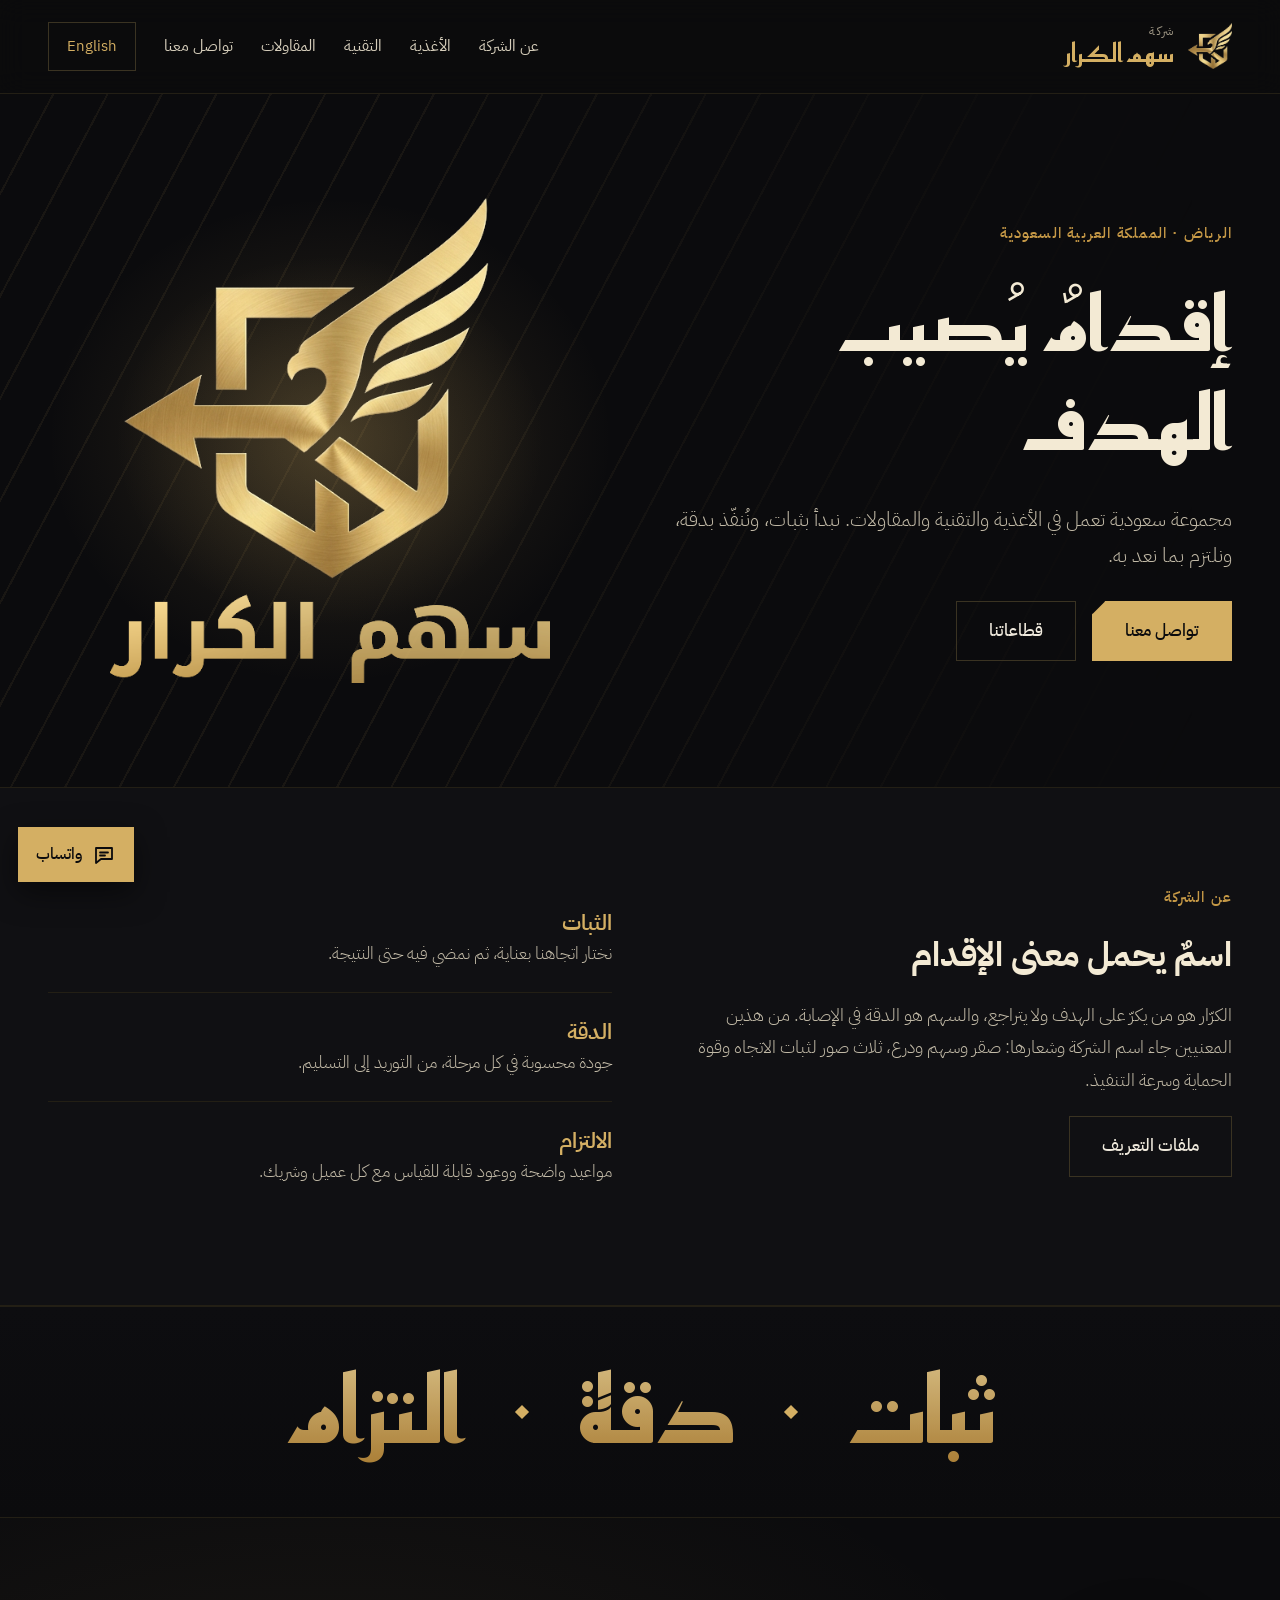
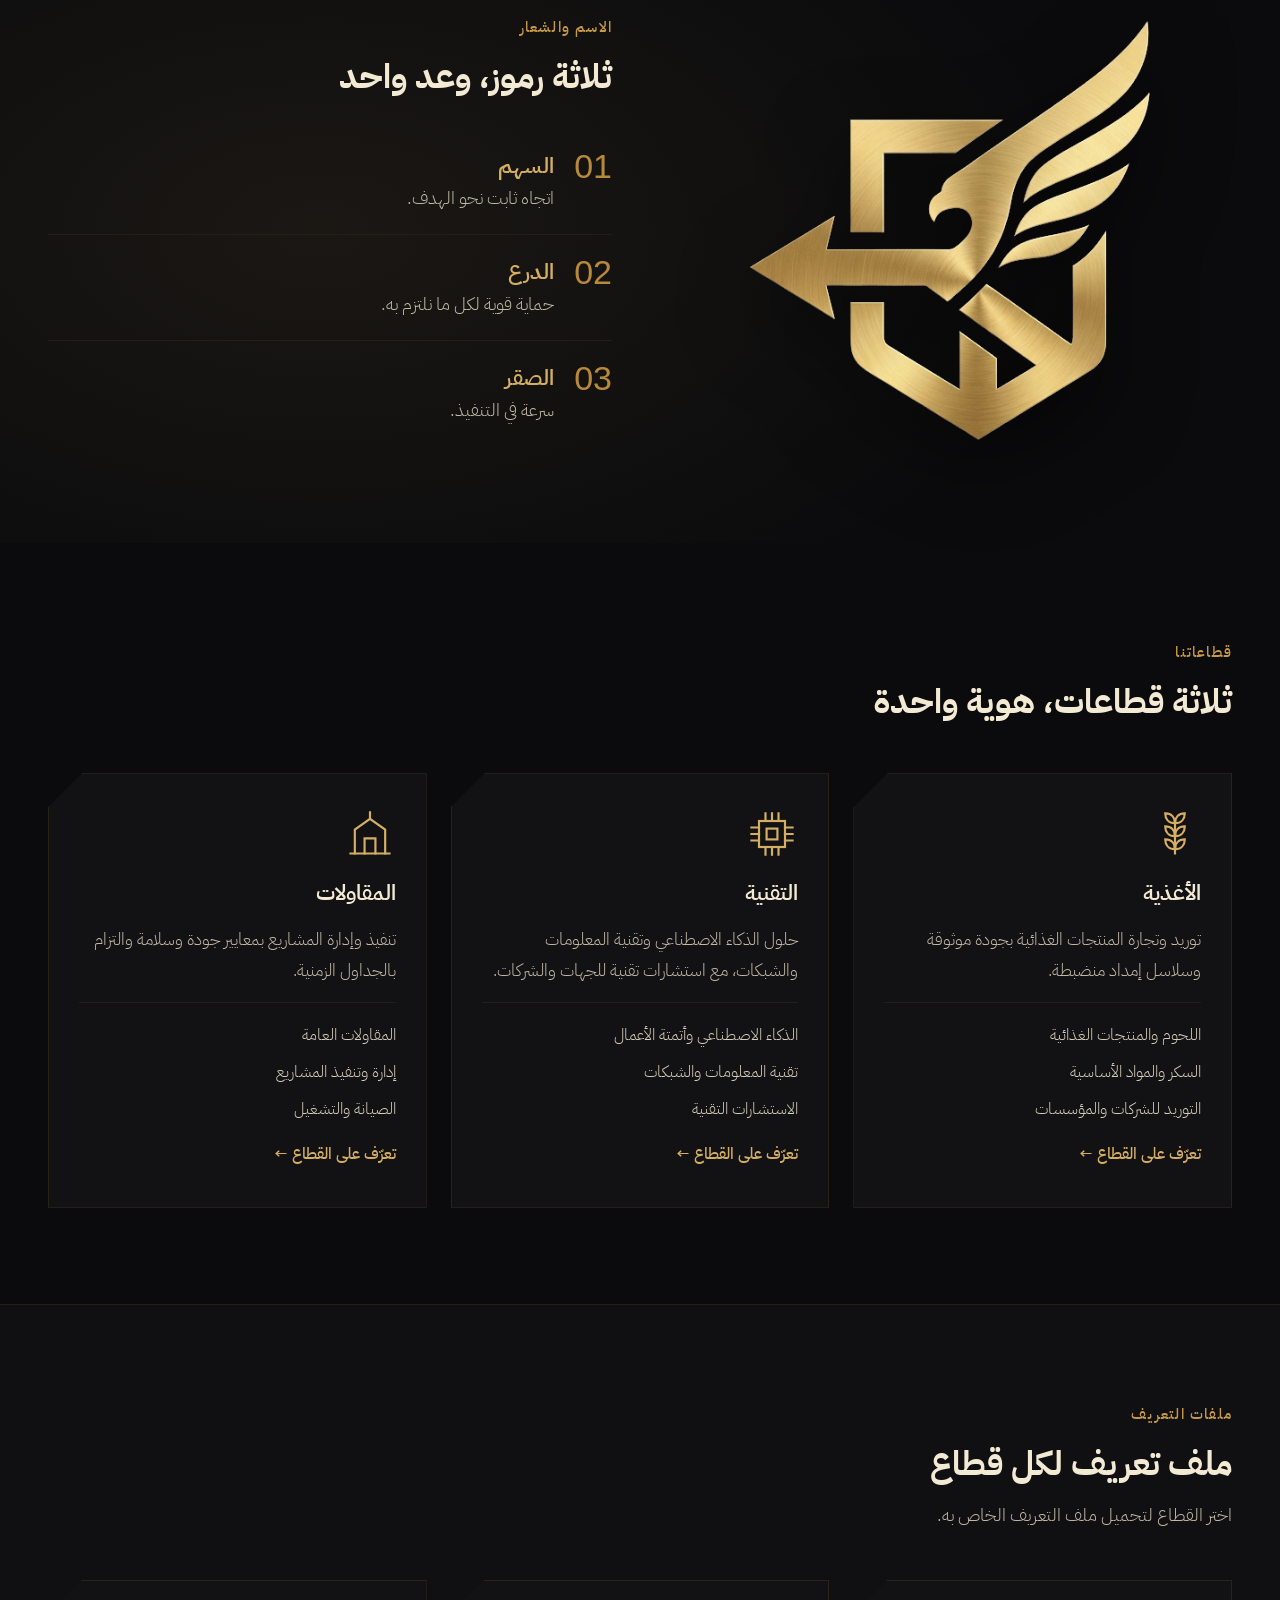
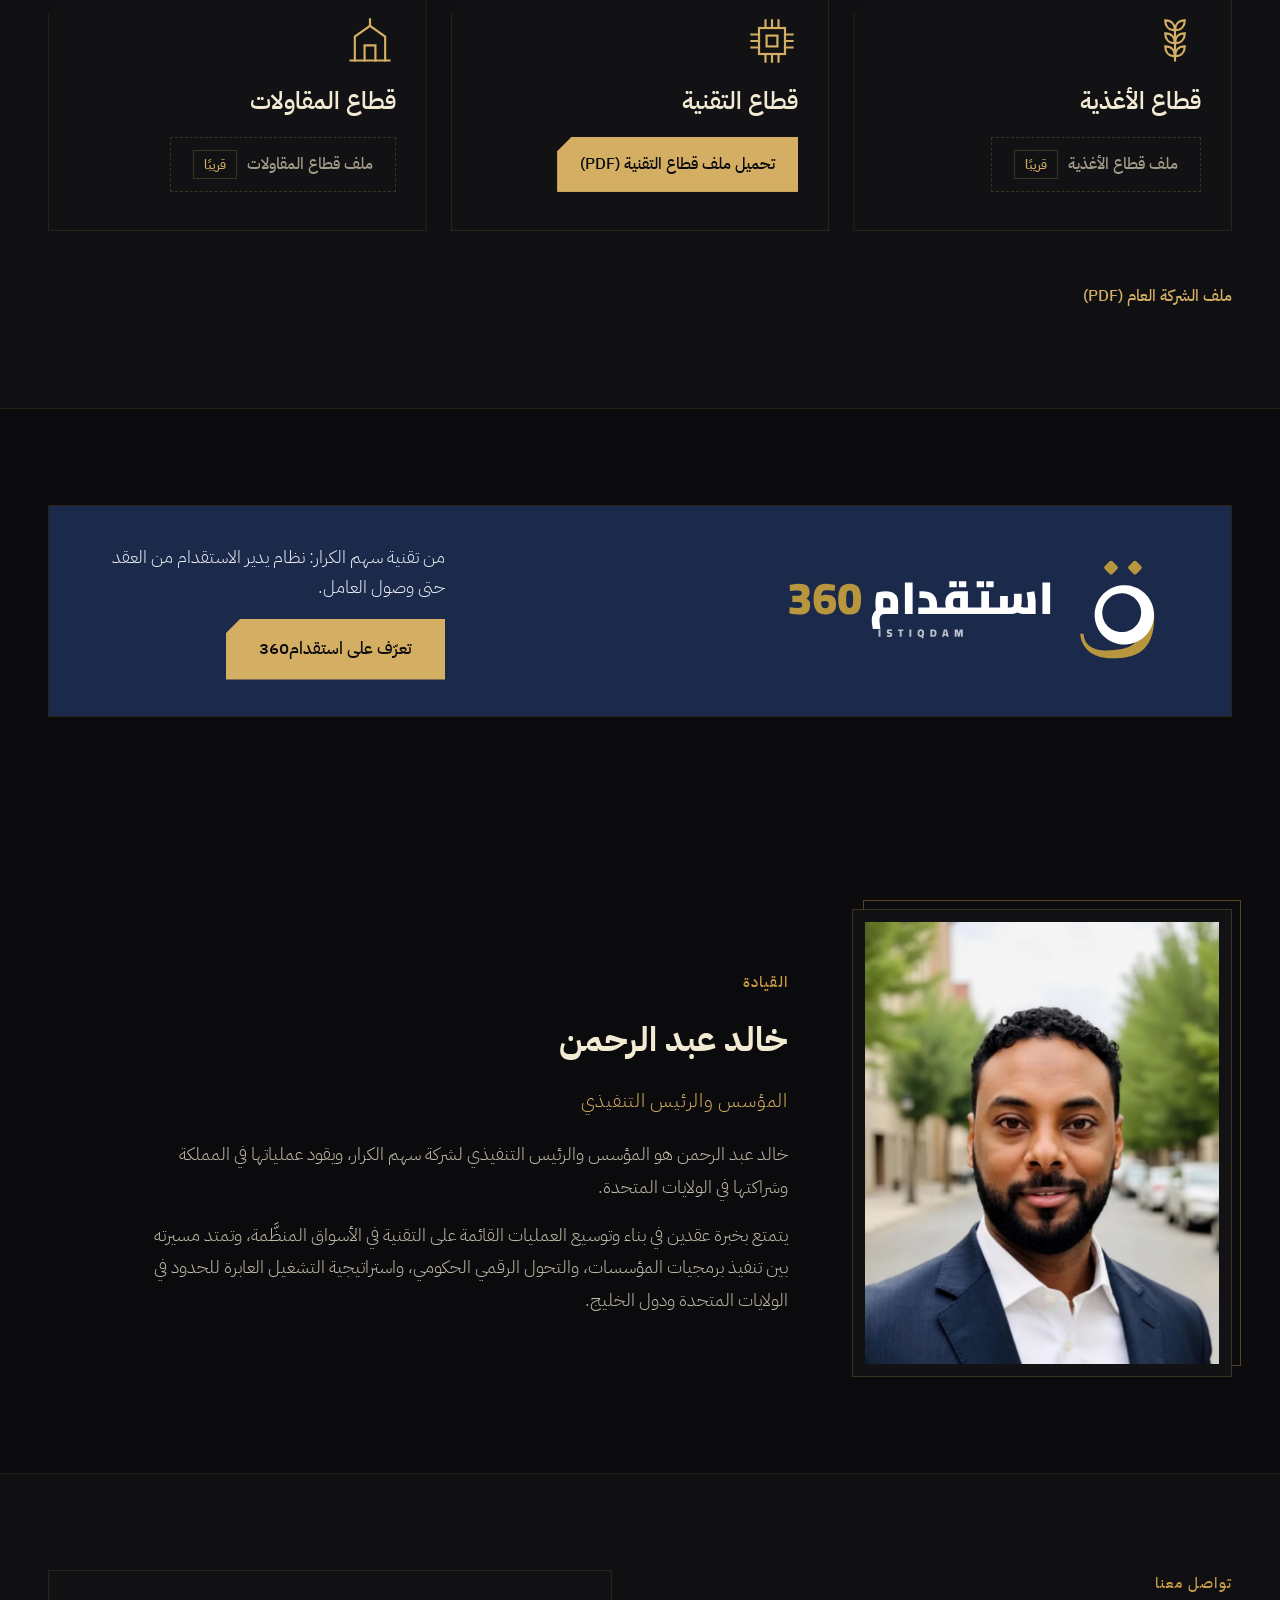
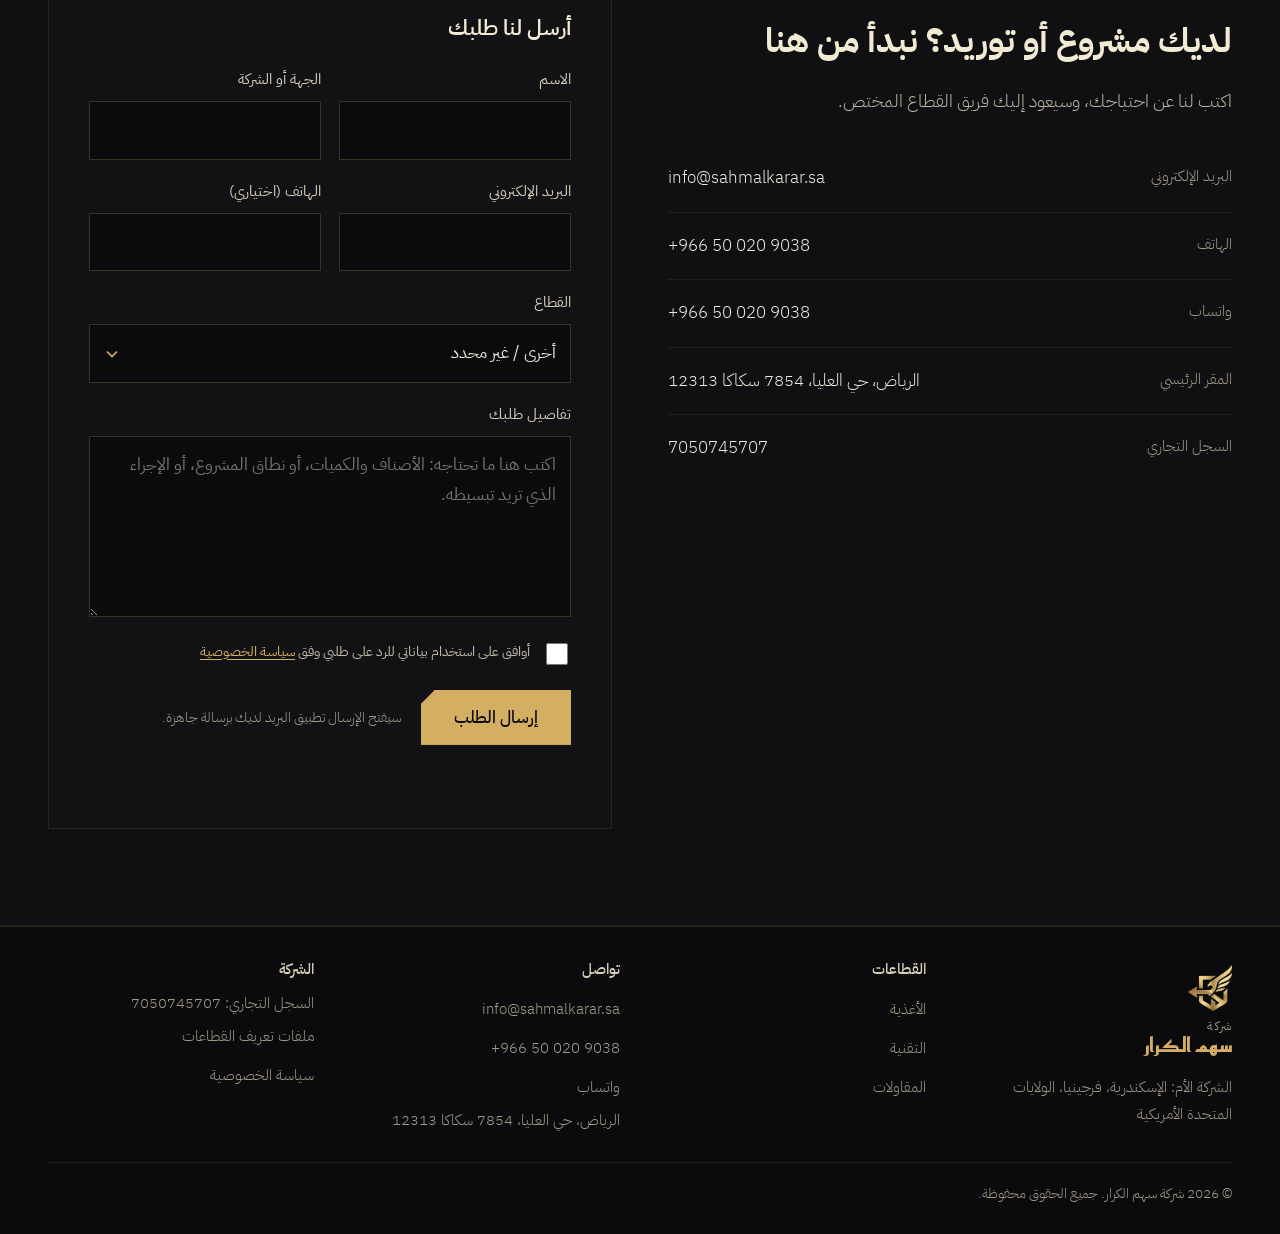
==== index.html @ bcd8a2bf "Footer: remove Istiqdam360 product link Co-Authored-By: Claude Sonnet 5.5 <noreply@anthropic.com> Cl" ====
<!doctype html>
<html lang="ar" dir="rtl">
<head>
<meta charset="utf-8">
<meta name="viewport" content="width=device-width, initial-scale=1">
<title>شركة سهم الكرار | الأغذية والتقنية والمقاولات في المملكة العربية السعودية</title>
<meta name="description" content="شركة سهم الكرار مجموعة سعودية في الرياض تعمل في الأغذية والتقنية والمقاولات. نبدأ بثبات، ونُنفّذ بدقة، ونلتزم بما نعد به.">
<link rel="canonical" href="https://sahmalkarar.sa/">
<link rel="alternate" hreflang="ar" href="https://sahmalkarar.sa/">
<link rel="alternate" hreflang="en" href="https://sahmalkarar.sa/en/">
<link rel="alternate" hreflang="x-default" href="https://sahmalkarar.sa/">
<meta name="theme-color" content="#0b0b0d">
<meta property="og:type" content="website">
<meta property="og:site_name" content="شركة سهم الكرار">
<meta property="og:title" content="شركة سهم الكرار | الأغذية والتقنية والمقاولات في المملكة العربية السعودية">
<meta property="og:description" content="شركة سهم الكرار مجموعة سعودية في الرياض تعمل في الأغذية والتقنية والمقاولات. نبدأ بثبات، ونُنفّذ بدقة، ونلتزم بما نعد به.">
<meta property="og:url" content="https://sahmalkarar.sa/">
<meta property="og:image" content="https://sahmalkarar.sa/assets/img/og-image.png">
<meta property="og:image:width" content="1200">
<meta property="og:image:height" content="630">
<meta property="og:locale" content="ar_SA">
<meta property="og:locale:alternate" content="en_US">
<meta name="twitter:card" content="summary_large_image">
<meta name="twitter:title" content="شركة سهم الكرار | الأغذية والتقنية والمقاولات في المملكة العربية السعودية">
<meta name="twitter:description" content="شركة سهم الكرار مجموعة سعودية في الرياض تعمل في الأغذية والتقنية والمقاولات. نبدأ بثبات، ونُنفّذ بدقة، ونلتزم بما نعد به.">
<meta name="twitter:image" content="https://sahmalkarar.sa/assets/img/og-image.png">
<link rel="icon" href="/favicon.ico" sizes="any">
<link rel="icon" type="image/png" sizes="32x32" href="/assets/img/favicon-32.png">
<link rel="apple-touch-icon" href="/assets/img/apple-touch-icon.png">
<link rel="manifest" href="/site.webmanifest">
<link rel="preconnect" href="https://fonts.googleapis.com">
<link rel="preconnect" href="https://fonts.gstatic.com" crossorigin>
<link rel="stylesheet" href="https://fonts.googleapis.com/css2?family=Reem+Kufi:wght@600;700&family=IBM+Plex+Sans+Arabic:wght@300;400;500;600;700&display=swap">
<link rel="stylesheet" href="/assets/css/style.css?v=babefefd">
<script>document.documentElement.classList.add("js")</script>
<script type="application/ld+json">{"@context": "https://schema.org", "@type": "Organization", "name": "Sahm Alkarar Company", "alternateName": "شركة سهم الكرار", "url": "https://sahmalkarar.sa/", "logo": "https://sahmalkarar.sa/assets/img/icon-512.png", "email": "info@sahmalkarar.sa", "telephone": "+966500209038", "address": {"@type": "PostalAddress", "streetAddress": "7854 Sakaka, Al Olaya", "addressLocality": "Riyadh", "postalCode": "12313", "addressCountry": "SA"}, "areaServed": "SA", "identifier": "7050745707"}</script>
</head>
<body>
<a class="skip" href="#main">انتقل إلى المحتوى</a>
<header class="site">
  <a class="brand" href="/" aria-label="شركة سهم الكرار - الرئيسية"><img src="/assets/img/mark.png" alt="" width="46" height="48"><span class="brand-txt"><span class="brand-name">سهم الكرار</span><span class="brand-co">شركة</span></span></a>
  <button class="menu-btn" type="button" hidden aria-label="القائمة" aria-expanded="false" aria-controls="site-nav" data-open="القائمة" data-close="إغلاق القائمة"><span class="bars" aria-hidden="true"></span></button>
  <nav class="main" id="site-nav" aria-label="التنقل الرئيسي">
    <a href="/#about">عن الشركة</a>
    <a href="/food/">الأغذية</a><a href="/technology/">التقنية</a><a href="/contracting/">المقاولات</a>
    <a href="/#contact">تواصل معنا</a>
    <a class="lang" href="/en/" hreflang="en" lang="en">English</a>
  </nav>
</header>
<main id="main">
<section class="hero">
  <div class="wrap cols" style="align-items:center">
    <div class="stack g28">
      <p class="eyebrow">الرياض · المملكة العربية السعودية</p>
      <h1>إقدامٌ يُصيب الهدف</h1>
      <p class="lead">مجموعة سعودية تعمل في الأغذية والتقنية والمقاولات. نبدأ بثبات، ونُنفّذ بدقة، ونلتزم بما نعد به.</p>
      <div class="btns"><a class="btn gold" href="#contact">تواصل معنا</a><a class="btn" href="#divisions">قطاعاتنا</a></div>
    </div>
    <div class="hero-art"><div class="emb"><img src="/assets/img/logo-ar.png" alt="شعار سهم الكرار" width="440" height="486" fetchpriority="high"><span class="sheen" style="--m:url(/assets/img/logo-ar.png)" aria-hidden="true"></span></div></div>
  </div>
</section>
<section id="about" class="alt">
  <div class="wrap cols">
    <div class="stack g20"><p class="eyebrow">عن الشركة</p><h2>اسمٌ يحمل معنى الإقدام</h2><p class="muted">الكرّار هو من يكرّ على الهدف ولا يتراجع، والسهم هو الدقة في الإصابة. من هذين المعنيين جاء اسم الشركة وشعارها: صقر وسهم ودرع، ثلاث صور لثبات الاتجاه وقوة الحماية وسرعة التنفيذ.</p><div class="btns"><a class="btn" href="#profiles">ملفات التعريف</a></div></div>
    <div><div class="principle"><h3>الثبات</h3><p>نختار اتجاهنا بعناية، ثم نمضي فيه حتى النتيجة.</p></div><div class="principle"><h3>الدقة</h3><p>جودة محسوبة في كل مرحلة، من التوريد إلى التسليم.</p></div><div class="principle"><h3>الالتزام</h3><p>مواعيد واضحة ووعود قابلة للقياس مع كل عميل وشريك.</p></div></div>
  </div>
</section>
<section class="band-t" aria-hidden="true"><div class="wrap"><b>ثبات</b><span class="dot"></span><b>دقة</b><span class="dot"></span><b>التزام</b></div></section>
<section id="story" class="story"><div class="wrap cols" style="align-items:center">
  <div class="mark-big"><div class="emb2"><img src="/assets/img/mark.png" alt="" width="447" height="468" loading="lazy"><span class="sheen" style="--m:url(/assets/img/mark.png)" aria-hidden="true"></span></div></div>
  <div class="stack g28"><div class="stack g12"><p class="eyebrow">الاسم والشعار</p><h2>ثلاثة رموز، وعد واحد</h2></div><ol class="story-list"><li data-k="arrow"><span class="n" aria-hidden="true">01</span><h3>السهم</h3><p>اتجاه ثابت نحو الهدف.</p></li><li data-k="shield"><span class="n" aria-hidden="true">02</span><h3>الدرع</h3><p>حماية قوية لكل ما نلتزم به.</p></li><li data-k="falcon"><span class="n" aria-hidden="true">03</span><h3>الصقر</h3><p>سرعة في التنفيذ.</p></li></ol></div>
</div></section>
<section id="divisions">
  <div class="wrap stack g48">
    <div class="stack g12" style="max-width:640px"><p class="eyebrow">قطاعاتنا</p><h2>ثلاثة قطاعات، هوية واحدة</h2></div>
    <div class="cards"><a class="card link" href="/food/"><svg class="icon" viewBox="0 0 48 48" aria-hidden="true"><path d="M24 42V14"/><path d="M24 14c-6 0-9-4-9-9 6 0 9 4 9 9z"/><path d="M24 14c6 0 9-4 9-9-6 0-9 4-9 9z"/><path d="M24 26c-6 0-9-4-9-9 6 0 9 4 9 9z"/><path d="M24 26c6 0 9-4 9-9-6 0-9 4-9 9z"/><path d="M24 38c-6 0-9-4-9-9 6 0 9 4 9 9z"/><path d="M24 38c6 0 9-4 9-9-6 0-9 4-9 9z"/></svg><h3>الأغذية</h3><p>توريد وتجارة المنتجات الغذائية بجودة موثوقة وسلاسل إمداد منضبطة.</p><ul><li>اللحوم والمنتجات الغذائية</li><li>السكر والمواد الأساسية</li><li>التوريد للشركات والمؤسسات</li></ul><span class="more">تعرّف على القطاع ←</span></a>
<a class="card link" href="/technology/"><svg class="icon" viewBox="0 0 48 48" aria-hidden="true"><rect x="12" y="12" width="24" height="24"/><rect x="19" y="19" width="10" height="10"/><path d="M18 12V5M24 12V5M30 12V5M18 43v-7M24 43v-7M30 43v-7M12 18H5M12 24H5M12 30H5M43 18h-7M43 24h-7M43 30h-7"/></svg><h3>التقنية</h3><p>حلول الذكاء الاصطناعي وتقنية المعلومات والشبكات، مع استشارات تقنية للجهات والشركات.</p><ul><li>الذكاء الاصطناعي وأتمتة الأعمال</li><li>تقنية المعلومات والشبكات</li><li>الاستشارات التقنية</li></ul><span class="more">تعرّف على القطاع ←</span></a>
<a class="card link" href="/contracting/"><svg class="icon" viewBox="0 0 48 48" aria-hidden="true"><path d="M6 42h36"/><path d="M10 42V20l14-10 14 10v22"/><path d="M19 42V28h10v14"/><path d="M24 10V4"/></svg><h3>المقاولات</h3><p>تنفيذ وإدارة المشاريع بمعايير جودة وسلامة والتزام بالجداول الزمنية.</p><ul><li>المقاولات العامة</li><li>إدارة وتنفيذ المشاريع</li><li>الصيانة والتشغيل</li></ul><span class="more">تعرّف على القطاع ←</span></a>
</div>
  </div>
</section>
<section id="profiles" class="alt"><div class="wrap stack g48"><div class="stack g12" style="max-width:640px"><p class="eyebrow">ملفات التعريف</p><h2>ملف تعريف لكل قطاع</h2><p class="muted">اختر القطاع لتحميل ملف التعريف الخاص به.</p></div>
  <div class="cards"><div class="card"><svg class="icon" viewBox="0 0 48 48" aria-hidden="true"><path d="M24 42V14"/><path d="M24 14c-6 0-9-4-9-9 6 0 9 4 9 9z"/><path d="M24 14c6 0 9-4 9-9-6 0-9 4-9 9z"/><path d="M24 26c-6 0-9-4-9-9 6 0 9 4 9 9z"/><path d="M24 26c6 0 9-4 9-9-6 0-9 4-9 9z"/><path d="M24 38c-6 0-9-4-9-9 6 0 9 4 9 9z"/><path d="M24 38c6 0 9-4 9-9-6 0-9 4-9 9z"/></svg><h3 style="font-size:24px;margin-top:6px">قطاع الأغذية</h3><div style="margin-top:18px"><span class="btn soon" aria-disabled="true">ملف قطاع الأغذية <em>قريبًا</em></span></div></div><div class="card"><svg class="icon" viewBox="0 0 48 48" aria-hidden="true"><rect x="12" y="12" width="24" height="24"/><rect x="19" y="19" width="10" height="10"/><path d="M18 12V5M24 12V5M30 12V5M18 43v-7M24 43v-7M30 43v-7M12 18H5M12 24H5M12 30H5M43 18h-7M43 24h-7M43 30h-7"/></svg><h3 style="font-size:24px;margin-top:6px">قطاع التقنية</h3><div style="margin-top:18px"><a class="btn gold" href="/downloads/Sahm-Alkarar-Technology-Profile-AR.pdf" download>تحميل ملف قطاع التقنية (PDF)</a></div></div><div class="card"><svg class="icon" viewBox="0 0 48 48" aria-hidden="true"><path d="M6 42h36"/><path d="M10 42V20l14-10 14 10v22"/><path d="M19 42V28h10v14"/><path d="M24 10V4"/></svg><h3 style="font-size:24px;margin-top:6px">قطاع المقاولات</h3><div style="margin-top:18px"><span class="btn soon" aria-disabled="true">ملف قطاع المقاولات <em>قريبًا</em></span></div></div></div><p><a class="more" href="/downloads/Sahm-Alkarar-Company-Profile-AR.pdf" download>ملف الشركة العام (PDF)</a></p></div></section>
<section id="product">
  <div class="wrap">
    <div class="work"><div class="prod"><img src="/assets/img/istiqdam360-lockup.svg" alt="شعار استقدام360" width="1400" height="440" loading="lazy"><div class="prod-side"><p>من تقنية سهم الكرار: نظام يدير الاستقدام من العقد حتى وصول العامل.</p><a class="btn gold" href="/technology/#work">تعرّف على استقدام360</a></div></div></div>
  </div>
</section>
<section id="founder"><div class="wrap founder">
  <figure class="ph"><img src="/assets/img/founder.webp" alt="خالد عبد الرحمن، المؤسس والرئيس التنفيذي لشركة سهم الكرار" width="720" height="900" loading="lazy"></figure>
  <div class="stack g20"><p class="eyebrow">القيادة</p><h2>خالد عبد الرحمن</h2><p class="role">المؤسس والرئيس التنفيذي</p><div class="bio stack g16 muted"><p>خالد عبد الرحمن هو المؤسس والرئيس التنفيذي لشركة سهم الكرار، ويقود عملياتها في المملكة وشراكتها في الولايات المتحدة.</p><p>يتمتع بخبرة عقدين في بناء وتوسيع العمليات القائمة على التقنية في الأسواق المنظَّمة، وتمتد مسيرته بين تنفيذ برمجيات المؤسسات، والتحول الرقمي الحكومي، واستراتيجية التشغيل العابرة للحدود في الولايات المتحدة ودول الخليج.</p></div></div>
</div></section>
<section id="contact" class="alt">
  <div class="wrap cols">
    <div class="stack g28"><div class="stack g20"><p class="eyebrow">تواصل معنا</p><h2>لديك مشروع أو توريد؟ نبدأ من هنا</h2><p class="muted">اكتب لنا عن احتياجك، وسيعود إليك فريق القطاع المختص.</p></div><dl class="rows">
  <div><dt>البريد الإلكتروني</dt><dd><a href="mailto:info@sahmalkarar.sa"><bdi>info@sahmalkarar.sa</bdi></a></dd></div>
  <div><dt>الهاتف</dt><dd><a href="tel:+966500209038"><bdi>+966 50 020 9038</bdi></a></dd></div>
  <div><dt>واتساب</dt><dd><a href="https://wa.me/966500209038?text=%D8%A7%D9%84%D8%B3%D9%84%D8%A7%D9%85%20%D8%B9%D9%84%D9%8A%D9%83%D9%85%D8%8C%20%D8%A3%D9%88%D8%AF%20%D8%A7%D9%84%D8%A7%D8%B3%D8%AA%D9%81%D8%B3%D8%A7%D8%B1%20%D8%B9%D9%86%20%D8%AE%D8%AF%D9%85%D8%A7%D8%AA%20%D8%B4%D8%B1%D9%83%D8%A9%20%D8%B3%D9%87%D9%85%20%D8%A7%D9%84%D9%83%D8%B1%D8%A7%D8%B1." target="_blank" rel="noopener"><bdi>+966 50 020 9038</bdi></a></dd></div>
  <div><dt>المقر الرئيسي</dt><dd>الرياض، حي العليا، 7854 سكاكا 12313</dd></div>
  <div><dt>السجل التجاري</dt><dd><bdi>7050745707</bdi></dd></div>
</dl></div>
    <form class="form" id="f-home" method="post" action="mailto:info@sahmalkarar.sa" data-endpoint="" data-key="" data-subject="طلب جديد من الموقع" data-ok="وصلنا طلبك، وسيعود إليك فريق القطاع المختص." data-err="تعذر الإرسال. أرسل لنا على البريد مباشرة: info@sahmalkarar.sa" data-sending="جارٍ الإرسال..." data-req="هذا الحقل مطلوب" novalidate>
  <h3>أرسل لنا طلبك</h3>
  <div class="fields">
    <label for="f-home-name">الاسم<input id="f-home-name" name="name" type="text" autocomplete="name" required></label>
    <label for="f-home-org">الجهة أو الشركة<input id="f-home-org" name="organization" type="text" autocomplete="organization"></label>
    <label for="f-home-email">البريد الإلكتروني<input id="f-home-email" name="email" type="email" autocomplete="email" dir="ltr" required></label>
    <label for="f-home-phone">الهاتف (اختياري)<input id="f-home-phone" name="phone" type="tel" autocomplete="tel" dir="ltr"></label>
    <label for="f-home-div" class="full">القطاع<select id="f-home-div" name="division"><option value="food">الأغذية</option><option value="technology">التقنية</option><option value="contracting">المقاولات</option><option value="" selected>أخرى / غير محدد</option></select></label>
    <label for="f-home-msg" class="full">تفاصيل طلبك<textarea id="f-home-msg" name="message" rows="5" placeholder="اكتب هنا ما تحتاجه: الأصناف والكميات، أو نطاق المشروع، أو الإجراء الذي تريد تبسيطه." required></textarea></label>
  </div>
  <input class="hp" type="text" name="_gotcha" tabindex="-1" autocomplete="off" aria-hidden="true">
  <label class="consent" for="f-home-ok"><input id="f-home-ok" name="consent" type="checkbox" required><span>أوافق على استخدام بياناتي للرد على طلبي وفق <a href="/privacy/">سياسة الخصوصية</a></span></label>
  <div class="actions"><button class="btn gold" type="submit">إرسال الطلب</button><p class="note">سيفتح الإرسال تطبيق البريد لديك برسالة جاهزة.</p></div>
  <p class="status" role="status" aria-live="polite"></p>
</form>
  </div>
</section>
</main>
<footer class="site">
  <div class="wrap">
    <div class="stack g12"><a class="brand" href="/"><img src="/assets/img/mark.png" alt="" width="34" height="36" loading="lazy"><span class="brand-txt"><span class="brand-name" style="font-size:20px">سهم الكرار</span><span class="brand-co">شركة</span></span></a>
      <p>الشركة الأم: الإسكندرية، فرجينيا، الولايات المتحدة الأمريكية</p></div>
    <div><h2>القطاعات</h2><ul><li><a href="/food/">الأغذية</a></li><li><a href="/technology/">التقنية</a></li><li><a href="/contracting/">المقاولات</a></li></ul></div>
    <div><h2>تواصل</h2><ul>
      <li><a href="mailto:info@sahmalkarar.sa"><bdi>info@sahmalkarar.sa</bdi></a></li>
      <li><a href="tel:+966500209038"><bdi>+966 50 020 9038</bdi></a></li>
      <li><a href="https://wa.me/966500209038?text=%D8%A7%D9%84%D8%B3%D9%84%D8%A7%D9%85%20%D8%B9%D9%84%D9%8A%D9%83%D9%85%D8%8C%20%D8%A3%D9%88%D8%AF%20%D8%A7%D9%84%D8%A7%D8%B3%D8%AA%D9%81%D8%B3%D8%A7%D8%B1%20%D8%B9%D9%86%20%D8%AE%D8%AF%D9%85%D8%A7%D8%AA%20%D8%B4%D8%B1%D9%83%D8%A9%20%D8%B3%D9%87%D9%85%20%D8%A7%D9%84%D9%83%D8%B1%D8%A7%D8%B1." target="_blank" rel="noopener">واتساب</a></li>
      <li>الرياض، حي العليا، 7854 سكاكا 12313</li></ul></div>
    <div><h2>الشركة</h2><ul>
      <li>السجل التجاري: <bdi>7050745707</bdi></li>
      <li><a href="/#profiles">ملفات تعريف القطاعات</a></li>
      <li><a href="/privacy/">سياسة الخصوصية</a></li></ul></div>
    <p class="fine">© 2026 شركة سهم الكرار. جميع الحقوق محفوظة.</p>
  </div>
</footer>
<a class="wa" href="https://wa.me/966500209038?text=%D8%A7%D9%84%D8%B3%D9%84%D8%A7%D9%85%20%D8%B9%D9%84%D9%8A%D9%83%D9%85%D8%8C%20%D8%A3%D9%88%D8%AF%20%D8%A7%D9%84%D8%A7%D8%B3%D8%AA%D9%81%D8%B3%D8%A7%D8%B1%20%D8%B9%D9%86%20%D8%AE%D8%AF%D9%85%D8%A7%D8%AA%20%D8%B4%D8%B1%D9%83%D8%A9%20%D8%B3%D9%87%D9%85%20%D8%A7%D9%84%D9%83%D8%B1%D8%A7%D8%B1." target="_blank" rel="noopener" aria-label="تواصل معنا عبر واتساب"><svg viewBox="0 0 24 24" aria-hidden="true"><path d="M4 5h16v11H9l-5 4z"/><path d="M8 9.5h8M8 12.5h5"/></svg><span>واتساب</span></a>
<script src="/assets/js/main.js?v=af4e1e9e" defer></script>
</body></html>
---- assets/css/style.css ----
/* Sahm Alkarar Company — shared styles. Direction-aware via logical properties (RTL/LTR). */
:root{
  --ink:#0b0b0d; --ink-2:#101013; --card:#121215; --line:#231f15; --line-2:#2a2418; --line-3:#3a3322;
  --gold:#d4af63; --gold-hi:#e6c98a; --gold-deep:#b8893a;
  --text:#efe9dc; --head:#f3ead4; --muted:#c2baa7; --soft:#d8cfba; --dim:#a39b88;
  --gutter:clamp(20px,4vw,48px); --max:1240px;
}
*,*::before,*::after{box-sizing:border-box}
html{scroll-behavior:smooth;-webkit-text-size-adjust:100%}
body{margin:0;background:var(--ink);color:var(--text);font-weight:300;font-size:18px;line-height:1.8;overflow-x:hidden}
html[lang="ar"] body{font-family:'IBM Plex Sans Arabic',system-ui,'Segoe UI',Tahoma,sans-serif}
html[lang="en"] body{font-family:'IBM Plex Sans',system-ui,'Segoe UI',sans-serif;line-height:1.7}
h1,h2,h3{margin:0;color:var(--head);text-wrap:balance}
html[lang="ar"] h1,html[lang="ar"] .brand-name{font-family:'Reem Kufi',sans-serif}
html[lang="ar"] h2,html[lang="ar"] h3{font-family:'IBM Plex Sans Arabic',system-ui,'Segoe UI',Tahoma,sans-serif}
html[lang="en"] h1,html[lang="en"] h2,html[lang="en"] h3,html[lang="en"] .brand-name{font-family:'Sora',sans-serif}
p{margin:0}
a{color:inherit;text-decoration:none}
img{max-width:100%;height:auto}
:focus-visible{outline:2px solid var(--gold);outline-offset:3px}
.skip{position:absolute;inset-inline-start:16px;top:-60px;background:var(--gold);color:var(--ink);padding:10px 18px;z-index:100;font-weight:500}
.skip:focus{top:12px}

/* layout */
.wrap{max-width:var(--max);margin-inline:auto}
section,.band{padding:clamp(64px,9vw,96px) var(--gutter)}
.alt{background:var(--ink-2);border-block:1px solid var(--line)}
.eyebrow{font-size:14px;font-weight:500;color:#c79a47;letter-spacing:.14em;text-transform:uppercase}
html[lang="ar"] .eyebrow{letter-spacing:.08em;font-size:15px;text-transform:none}
.stack{display:flex;flex-direction:column}
.g12{gap:12px}.g16{gap:16px}.g20{gap:20px}.g28{gap:28px}.g48{gap:48px}
.cols{display:grid;grid-template-columns:repeat(auto-fit,minmax(min(100%,340px),1fr));gap:56px;align-items:start}
.cards{display:grid;grid-template-columns:repeat(auto-fit,minmax(min(100%,300px),1fr));gap:24px}
h2{font-weight:600;font-size:clamp(30px,4vw,46px);line-height:1.3}
html[lang="ar"] h1{word-spacing:.04em}
html[lang="ar"] h2{font-weight:700;font-size:clamp(26px,4.4vw,34px);line-height:1.4}
html[lang="ar"] h3{font-weight:600;line-height:1.5}
html[lang="en"] h2{font-size:clamp(28px,3.6vw,38px);line-height:1.25}
.lead{font-size:20px;color:var(--muted);max-width:56ch}
.muted{color:var(--muted)}

/* header */
header.site{display:flex;flex-wrap:wrap;align-items:center;justify-content:space-between;gap:14px 32px;padding:20px var(--gutter);border-bottom:1px solid var(--line);background:var(--ink);position:relative;z-index:5}
.brand{display:flex;align-items:center;gap:14px}
.brand img{height:46px;width:auto}
.brand-name{font-weight:600;font-size:26px;color:var(--gold)}
html[lang="en"] .brand-name{font-size:19px;letter-spacing:.2em;text-transform:uppercase}
nav.main{display:flex;flex-wrap:wrap;align-items:center;gap:6px 28px;font-size:16px;font-weight:400}
nav.main a{color:#d6cebb;padding:12px 0}
nav.main a:hover,nav.main a[aria-current="page"]{color:var(--gold)}
nav.main a.lang{border:1px solid var(--line-3);padding:10px 18px;color:var(--gold);font-size:15px}
nav.main a.lang:hover{border-color:var(--gold)}

/* buttons */
.btn{display:inline-block;padding:14px 32px;font-weight:500;font-size:17px;border:1px solid var(--line-3);color:var(--text);transition:border-color .2s,color .2s,background .2s}
.btn:hover{border-color:var(--gold);color:var(--gold)}
.btn.gold{background:var(--gold);border-color:var(--gold);color:var(--ink);clip-path:polygon(0 0,calc(100% - 14px) 0,100% 14px,100% 100%,0 100%)}
html[dir="rtl"] .btn.gold{clip-path:polygon(14px 0,100% 0,100% 100%,0 100%,0 14px)}
.btn.gold:hover{background:var(--gold-hi);color:var(--ink)}
.btns{display:flex;flex-wrap:wrap;gap:16px}

/* hero */
.hero{position:relative;padding-block:clamp(64px,9vw,104px)}
.hero::before{content:"";position:absolute;inset:0;background:repeating-linear-gradient(118deg,transparent 0 46px,rgba(212,175,99,.07) 46px 48px);-webkit-mask-image:linear-gradient(to left,transparent 5%,#000 70%);mask-image:linear-gradient(to left,transparent 5%,#000 70%)}
html[dir="ltr"] .hero::before{background:repeating-linear-gradient(62deg,transparent 0 46px,rgba(212,175,99,.07) 46px 48px);-webkit-mask-image:linear-gradient(to right,transparent 5%,#000 70%);mask-image:linear-gradient(to right,transparent 5%,#000 70%)}
.hero .wrap{position:relative}
.hero h1{font-weight:700;font-size:clamp(40px,6vw,76px);line-height:1.15}
html[lang="ar"] .hero h1{line-height:1.3}
html[lang="en"] .hero h1{font-size:clamp(36px,5vw,64px);line-height:1.1}
.hero-art{display:flex;justify-content:center;align-items:center;min-height:320px;background:radial-gradient(closest-side,rgba(212,175,99,.16),transparent)}
.hero-art img{width:min(100%,440px)}
.page-hero{position:relative;padding-block:clamp(56px,8vw,88px)}
.page-hero::before{content:"";position:absolute;inset:0;background:repeating-linear-gradient(118deg,transparent 0 46px,rgba(212,175,99,.06) 46px 48px);-webkit-mask-image:linear-gradient(to left,transparent 10%,#000 80%);mask-image:linear-gradient(to left,transparent 10%,#000 80%)}
html[dir="ltr"] .page-hero::before{background:repeating-linear-gradient(62deg,transparent 0 46px,rgba(212,175,99,.06) 46px 48px);-webkit-mask-image:linear-gradient(to right,transparent 10%,#000 80%);mask-image:linear-gradient(to right,transparent 10%,#000 80%)}
.page-hero .wrap{position:relative}
.page-hero h1{font-weight:700;font-size:clamp(40px,5.5vw,64px);line-height:1.15}
html[lang="ar"] .page-hero h1{line-height:1.3}
.crumbs{font-size:14px;color:var(--dim);display:flex;flex-wrap:wrap;align-items:center;gap:0 10px}
.crumbs>*{padding:10px 0;line-height:1.4;display:inline-block}
.crumbs a:hover{color:var(--gold)}
.icon{width:52px;height:52px;fill:none;stroke:var(--gold);stroke-width:2;stroke-linecap:square}

/* cards */
.card{background:var(--card);border:1px solid var(--line-2);padding:34px 30px 38px;clip-path:polygon(0 0,calc(100% - 34px) 0,100% 34px,100% 100%,0 100%)}
html[dir="rtl"] .card{clip-path:polygon(34px 0,100% 0,100% 100%,0 100%,0 34px)}
.card h3{font-weight:600;font-size:28px}
html[lang="ar"] .card h3{font-size:22px}
.card p{color:var(--muted);font-size:17px}
.card.link{display:flex;flex-direction:column;gap:16px;transition:border-color .2s,background .2s}
.card.link:hover{border-color:var(--gold-deep);background:#15151a}
.card ul,.list{list-style:none;margin:0;padding:0;display:flex;flex-direction:column;gap:8px;font-size:16px;color:var(--soft)}
.card ul{border-top:1px solid var(--line);padding-top:18px}
.more{margin-top:auto;color:var(--gold);font-weight:500;font-size:16px}
.principle{padding:22px 0;border-bottom:1px solid var(--line)}
.principle:last-child{border-bottom:0}
.principle h3{font-size:24px;color:var(--gold);font-weight:600}
html[lang="ar"] .principle h3{font-size:22px}
.principle p{color:var(--muted);font-size:17px}
.rows>div{display:flex;flex-wrap:wrap;justify-content:space-between;gap:6px 24px;padding:18px 0;border-bottom:1px solid var(--line)}
.rows>div:last-child{border-bottom:0}
.rows dt{color:var(--dim);font-size:15px}
.rows dd{margin:0;font-size:17px;color:var(--text)}
dl.rows{margin:0}
.rows a:hover{color:var(--gold)}
bdi,.ltr{unicode-bidi:isolate;direction:ltr}

/* feature (previous work) */
.work{display:grid;grid-template-columns:repeat(auto-fit,minmax(min(100%,340px),1fr));gap:0;border:1px solid var(--line-2);background:var(--card)}
.work .info{padding:clamp(28px,4vw,48px);display:flex;flex-direction:column;gap:18px}
.work .shot{background:radial-gradient(closest-side,rgba(212,175,99,.12),transparent),var(--ink-2);min-height:300px;display:flex;align-items:center;justify-content:center;padding:32px;border-inline-start:1px solid var(--line-2)}
.tag{display:inline-block;align-self:flex-start;border:1px solid var(--line-3);color:var(--gold);padding:4px 14px;font-size:14px;font-weight:500}
.feat{display:grid;grid-template-columns:repeat(auto-fit,minmax(min(100%,220px),1fr));gap:16px 28px;padding-top:6px}
.feat div{border-top:1px solid var(--line-2);padding-top:12px}
.feat strong{display:block;color:var(--gold);font-weight:500;font-size:17px}
.feat span{color:var(--muted);font-size:16px}
.mock{width:100%;max-width:360px;border:1px solid var(--line-3);background:#0e0e11}
.mock i{display:block;height:10px;background:var(--line-2);margin:10px}
.mock .bar{display:flex;gap:6px;padding:10px;border-bottom:1px solid var(--line-3)}
.mock .bar b{width:9px;height:9px;border-radius:50%;background:var(--line-3)}

/* cta + footer */
.cta{text-align:start}
.cta .wrap{display:flex;flex-wrap:wrap;align-items:center;justify-content:space-between;gap:28px 48px}
footer.site{padding:32px var(--gutter) 28px;border-top:1px solid var(--line);font-size:15px;color:var(--dim)}
footer.site .wrap{display:grid;grid-template-columns:repeat(auto-fit,minmax(min(100%,220px),1fr));gap:28px 40px}
footer.site h2{font-size:15px;font-weight:500;color:var(--soft);margin-bottom:10px;font-family:inherit}
footer.site a{display:inline-block;padding:6px 0}
footer.site a:hover{color:var(--gold)}
footer.site ul{list-style:none;margin:0;padding:0;display:flex;flex-direction:column;gap:0}
.fine{grid-column:1/-1;border-top:1px solid var(--line);padding-top:18px;font-size:14px}
.prose{max-width:70ch}
.prose h2{font-size:28px;margin-top:28px}
html[lang="ar"] .prose h2{font-size:24px}
.prose p,.prose li{color:var(--muted)}
@media (prefers-reduced-motion:reduce){*{transition:none!important;scroll-behavior:auto!important}}

/* ---------- motion & polish ---------- */
header.site{position:sticky;top:0;background:rgba(11,11,13,.82);-webkit-backdrop-filter:blur(14px);backdrop-filter:blur(14px);transition:border-color .3s,box-shadow .3s}
header.site.scrolled{border-bottom-color:var(--line-2);box-shadow:0 10px 30px rgba(0,0,0,.35)}
[id]{scroll-margin-top:84px}
nav.main a:not(.lang){position:relative}
nav.main a:not(.lang)::after{content:"";position:absolute;inset-inline:0;bottom:0;height:1px;background:var(--gold);transform:scaleX(0);transform-origin:center;transition:transform .3s}
nav.main a:not(.lang):hover::after,nav.main a[aria-current="page"]::after{transform:scaleX(1)}

/* hero: the feather lines drift slowly; the logo floats */
@keyframes drift{from{background-position:0 0}to{background-position:96px 0}}
@keyframes floaty{0%,100%{transform:translateY(0)}50%{transform:translateY(-10px)}}
@keyframes glow{0%,100%{opacity:.75}50%{opacity:1}}
.hero::before,.page-hero::before{animation:drift 40s linear infinite}
.hero-art{position:relative}
.hero-art img{animation:floaty 9s ease-in-out infinite}
.hero-art::after{content:"";position:absolute;inset:12%;background:radial-gradient(closest-side,rgba(212,175,99,.18),transparent);animation:glow 9s ease-in-out infinite;z-index:-1}

/* reveal on scroll (only when JS is running and motion is allowed) */
.js .rv{opacity:0;transform:translateY(18px);transition:opacity .55s cubic-bezier(.2,.7,.2,1) var(--d,0ms),transform .55s cubic-bezier(.2,.7,.2,1) var(--d,0ms)}
.js .rv.in{opacity:1;transform:none}
.js .hero-art.rv{transform:scale(.96)}
.js .hero-art.rv.in{transform:none}

/* cards: gold edge sweeps in on hover */
.card{position:relative;overflow:hidden;transition:transform .35s cubic-bezier(.2,.7,.2,1),border-color .3s,background .3s}
.card::before{content:"";position:absolute;inset-inline:0;top:0;height:2px;background:linear-gradient(90deg,transparent,var(--gold),transparent);transform:scaleX(0);transition:transform .5s cubic-bezier(.2,.7,.2,1)}
.card:hover{transform:translateY(-4px);border-color:var(--gold-deep)}
.card:hover::before{transform:scaleX(1)}
.card.link .more{transition:letter-spacing .3s,color .3s}
.card.link:hover .more{color:var(--gold-hi)}
.btn{position:relative}
.btn.gold:hover{transform:translateY(-1px)}
.principle h3{transition:padding .3s}
.principle:hover h3{padding-inline-start:10px}
.work{transition:border-color .3s}
.work:hover{border-color:var(--gold-deep)}
@media print{.js .rv{opacity:1!important;transform:none!important}}
@media (prefers-reduced-motion:reduce){
  .hero::before,.page-hero::before,.hero-art img,.hero-art::after{animation:none!important}
  .js .rv{opacity:1!important;transform:none!important}
  .card:hover{transform:none}
}

/* screenshots in the previous-work block: info on top, two framed screens below */
.work{grid-template-columns:1fr}
.work .info{display:grid;grid-template-columns:repeat(auto-fit,minmax(min(100%,320px),1fr));gap:28px 56px;align-items:start}
.work .info .head{display:flex;flex-direction:column;gap:18px}
.work .info .feat{grid-template-columns:1fr;align-self:start;padding-top:0}
.work .shot{display:block;min-height:0;padding:clamp(20px,3vw,40px);border-inline-start:0;border-top:1px solid var(--line-2)}
.shots{display:grid;grid-template-columns:repeat(auto-fit,minmax(min(100%,420px),1fr));gap:clamp(20px,3vw,36px);margin:0;padding:0;list-style:none}
.work figure{margin:0;display:flex;flex-direction:column;gap:12px;min-width:0}
.win{display:block;border:1px solid var(--line-3);background:#0e0e11;box-shadow:0 24px 50px rgba(0,0,0,.55),0 0 0 1px rgba(212,175,99,.06);transition:border-color .3s,transform .35s cubic-bezier(.2,.7,.2,1)}
.win:hover{border-color:var(--gold-deep);transform:translateY(-3px)}
.win .bar{display:flex;gap:7px;padding:10px 14px;border-bottom:1px solid var(--line-3);background:#15151a}
.win .bar b{width:9px;height:9px;border-radius:50%;background:var(--line-3)}
.win img{display:block;width:100%;height:auto}
.work figcaption{font-size:14px;color:var(--soft)}
.shot-note{margin-top:clamp(16px,2vw,24px);font-size:14px;color:var(--dim)}

/* ---------- mobile menu ---------- */
.menu-btn{display:none;background:none;border:1px solid var(--line-3);color:var(--gold);width:46px;height:46px;cursor:pointer;align-items:center;justify-content:center;padding:0}
.menu-btn .bars,.menu-btn .bars::before,.menu-btn .bars::after{display:block;width:20px;height:2px;background:currentColor;position:relative;transition:transform .25s,background .25s}
.menu-btn .bars::before,.menu-btn .bars::after{content:"";position:absolute;inset-inline-start:0}
.menu-btn .bars::before{top:-6px}.menu-btn .bars::after{top:6px}
.menu-btn[aria-expanded="true"] .bars{background:transparent}
.menu-btn[aria-expanded="true"] .bars::before{transform:translateY(6px) rotate(45deg)}
.menu-btn[aria-expanded="true"] .bars::after{transform:translateY(-6px) rotate(-45deg)}
.sr{position:absolute;width:1px;height:1px;overflow:hidden;clip:rect(0 0 0 0);white-space:nowrap}
@media (max-width:860px){
  .js .menu-btn{display:inline-flex}
  .js header.site{flex-wrap:wrap}
  .js nav.main{display:none;flex-basis:100%;flex-direction:column;align-items:stretch;gap:0;border-top:1px solid var(--line);margin-top:6px}
  .js nav.main.open{display:flex}
  .js nav.main a{padding:14px 2px;border-bottom:1px solid var(--line);font-size:18px}
  .js nav.main a::after{display:none}
  .js nav.main a.lang{margin-top:14px;text-align:center;border:1px solid var(--line-3)}
  .brand-name{font-size:22px}
}

/* ---------- how we work / faq ---------- */
.steps{list-style:none;margin:0;padding:0;display:grid;grid-template-columns:repeat(auto-fit,minmax(min(100%,240px),1fr));gap:28px}
.steps li{display:flex;flex-direction:column;gap:14px;border-top:1px solid var(--line-3);padding-top:18px}
.steps .n{font-family:'Sora',sans-serif;color:var(--gold);font-size:15px;font-weight:600;letter-spacing:.1em}
.steps h3{font-size:22px;font-weight:600}
html[lang="ar"] .steps h3{font-size:20px}
.steps p{color:var(--muted);font-size:16px}
.faq details{border-bottom:1px solid var(--line);padding:6px 0}
.faq summary{cursor:pointer;list-style:none;padding:18px 0;min-height:44px;font-size:19px;color:var(--head);display:flex;justify-content:space-between;gap:20px;align-items:center}
.faq summary::-webkit-details-marker{display:none}
.faq summary::after{content:"+";color:var(--gold);font-size:26px;line-height:1;transition:transform .25s;flex:none}
.faq details[open] summary::after{transform:rotate(45deg)}
.faq details p{color:var(--muted);padding:0 0 18px;max-width:60ch}

/* ---------- contact form ---------- */
.form{position:relative;background:var(--card);border:1px solid var(--line-2);padding:clamp(24px,3.5vw,40px);display:flex;flex-direction:column;gap:22px}
.form h3{font-size:26px;font-weight:600}
html[lang="ar"] .form h3{font-size:22px}
.form .fields{display:grid;grid-template-columns:repeat(auto-fit,minmax(min(100%,230px),1fr));gap:18px}
.form .full{grid-column:1/-1}
.form label{display:flex;flex-direction:column;gap:8px;font-size:15px;color:var(--soft);font-weight:400}
.form input[type=text],.form input[type=email],.form input[type=tel],.form select,.form textarea{font:inherit;font-size:17px;color:var(--text);background:var(--ink);border:1px solid var(--line-3);padding:13px 14px;min-height:48px;width:100%;border-radius:0;transition:border-color .2s}
.form textarea{resize:vertical;min-height:130px}
.form input:focus,.form select:focus,.form textarea:focus{outline:none;border-color:var(--gold)}
.form [aria-invalid="true"]{border-color:#c0614f}
.form select{appearance:none;background-image:url("data:image/svg+xml;utf8,<svg xmlns='http://www.w3.org/2000/svg' width='12' height='8' viewBox='0 0 12 8'><path d='M1 1.5l5 5 5-5' fill='none' stroke='%23d4af63' stroke-width='1.6'/></svg>");background-repeat:no-repeat;background-position:right 16px center;background-size:12px 8px;padding-inline-end:42px}
html[dir="rtl"] .form select{background-position:left 16px center}
.form .consent{flex-direction:row;align-items:flex-start;gap:12px;font-size:14px;color:var(--muted)}
.form .consent input{margin-top:4px;accent-color:var(--gold);flex:none;width:22px;height:22px}
.form .consent a{color:var(--gold);padding:10px 0;text-decoration:underline;text-underline-offset:3px}
.form .actions{display:flex;flex-wrap:wrap;align-items:center;gap:14px 20px}
.form button.btn{cursor:pointer;font-family:inherit}
.form button[disabled]{opacity:.6;cursor:wait}
.form .note{font-size:14px;color:var(--dim)}
.form .status{min-height:1.4em;font-size:15px}
.form .status.ok{color:var(--gold)}
.form .status.bad{color:#e0907f}
.form{position:relative}.hp{position:absolute;inset:auto;width:1px;height:1px;opacity:0;pointer-events:none;overflow:hidden;clip-path:inset(50%)}
.hp{inset-inline-start:0;top:0;margin:0;padding:0;border:0}

/* screenshot pop-up */
.lb{border:1px solid var(--line-3);background:#0b0b0d;padding:clamp(10px,2vw,18px);max-width:min(96vw,1320px);width:max-content;max-height:94vh;color:var(--text);box-shadow:0 30px 80px rgba(0,0,0,.7);overflow:visible}
.lb::backdrop{background:rgba(5,5,7,.88);-webkit-backdrop-filter:blur(6px);backdrop-filter:blur(6px)}
.lb img{display:block;max-width:100%;max-height:calc(94vh - 40px);width:auto;height:auto;margin:0 auto}
.lb-x{position:absolute;top:-18px;inset-inline-end:-18px;width:44px;height:44px;border:1px solid var(--gold);background:var(--ink);color:var(--gold);font-size:28px;line-height:1;cursor:pointer;display:flex;align-items:center;justify-content:center;padding:0}
.lb-x:hover{background:var(--gold);color:var(--ink)}
@media (max-width:560px){.lb-x{top:-14px;inset-inline-end:-6px}}
html:has(dialog[open]){overflow:hidden}

/* Istiqdam360 product banner */
.prod{display:flex;flex-wrap:wrap;align-items:center;justify-content:space-between;gap:20px 40px;background:#1b2a4a;padding:clamp(20px,3vw,36px);border-bottom:1px solid var(--line-2)}
.prod img{width:min(100%,420px);height:auto;display:block}
.prod-side{display:flex;flex-direction:column;align-items:flex-start;gap:16px;max-width:360px}
.prod-side p{margin:0;color:#e9edf5;font-size:18px;line-height:1.7}
.prod-side .tag{border-color:#b8963e;color:#e8cf8a}
#product .work .prod{border-bottom:0}

/* division logo in page hero */
.div-logo{display:flex;justify-content:center}
.div-logo img{width:min(100%,400px);height:auto;-webkit-mask-image:radial-gradient(closest-side,#000 72%,transparent 100%);mask-image:radial-gradient(closest-side,#000 72%,transparent 100%)}

/* ---------- v2: brand lockup, sheen, type moments, story, founder, proof, divisions, WhatsApp ---------- */
.brand-txt{display:flex;flex-direction:column;line-height:1.1}
.brand-co{font-size:11px;letter-spacing:.42em;color:var(--dim);text-transform:uppercase;font-weight:400;margin-top:3px}
html[lang="ar"] .brand-co{letter-spacing:.1em;font-size:12px;order:-1;margin:0 0 1px}

/* emblem: brushed-metal sheen passes over the logo */
.hero-art img{animation:none}
.emb{position:relative;width:min(100%,440px);animation:floaty 9s ease-in-out infinite}
.emb img{display:block;width:100%;height:auto}
.sheen{position:absolute;inset:0;-webkit-mask:var(--m) center/contain no-repeat;mask:var(--m) center/contain no-repeat;background:linear-gradient(105deg,transparent 38%,rgba(255,244,214,.7) 50%,transparent 62%) 160% 0/260% 100% no-repeat;animation:sheen 7s ease-in-out 1.2s infinite;pointer-events:none;mix-blend-mode:soft-light}
@keyframes sheen{0%{background-position:160% 0}45%,100%{background-position:-60% 0}}

/* big gold type moment */
.band-t{padding:clamp(28px,5vw,52px) var(--gutter);border-block:1px solid var(--line);background:linear-gradient(180deg,#0d0d10,var(--ink))}
.band-t .wrap{display:flex;flex-wrap:wrap;align-items:center;justify-content:center;gap:6px clamp(18px,4vw,56px)}
.band-t b{font-weight:700;font-size:clamp(34px,7.5vw,92px);line-height:1.15;color:transparent;-webkit-text-stroke:1px var(--gold-deep);background:linear-gradient(180deg,var(--gold-hi),var(--gold-deep));-webkit-background-clip:text;background-clip:text;opacity:.92}
html[lang="ar"] .band-t b{font-family:'Reem Kufi',sans-serif;-webkit-text-stroke:0;color:transparent}
html[lang="en"] .band-t b{font-family:'Sora',sans-serif;font-size:clamp(26px,5.6vw,68px);letter-spacing:.02em}
.band-t .dot{width:10px;height:10px;background:var(--gold);transform:rotate(45deg);flex:none}

/* name story */
.story{background:radial-gradient(60% 70% at 25% 50%,rgba(212,175,99,.08),transparent)}
.mark-big{display:flex;justify-content:center}
.emb2{position:relative;width:min(100%,400px)}
.emb2 img{display:block;width:100%;height:auto;filter:drop-shadow(0 30px 40px rgba(0,0,0,.6))}
.pt{position:absolute;width:14px;height:14px;margin:-7px;border-radius:50%;background:var(--ink);border:2px solid var(--gold-hi);box-shadow:0 0 0 6px rgba(212,175,99,.2)}
.story-list{list-style:none;margin:0;padding:0;display:flex;flex-direction:column}
.story-list li{display:grid;grid-template-columns:auto 1fr;column-gap:20px;padding:20px 0;border-bottom:1px solid var(--line)}
.story-list li:last-child{border-bottom:0}
.story-list .n{grid-row:span 2;font-family:'Sora',sans-serif;font-size:34px;font-weight:300;color:var(--gold-deep);line-height:1}
.story-list h3{font-size:24px;color:var(--gold)}
html[lang="ar"] .story-list h3{font-size:22px}
.story-list p{color:var(--muted)}

/* founder */
.founder{display:grid;grid-template-columns:minmax(0,380px) 1fr;gap:clamp(28px,5vw,72px);align-items:center}
@media (max-width:760px){.founder{grid-template-columns:1fr}.founder .ph{max-width:340px}}
.ph{margin:0;position:relative;padding:12px;border:1px solid var(--line-3);background:var(--card)}
.ph::after{content:"";position:absolute;inset:-10px 10px 10px -10px;border:1px solid var(--gold-deep);opacity:.45;z-index:-1}
html[dir="rtl"] .ph::after{inset:-10px -10px 10px 10px}
.ph img{display:block;width:100%;height:auto;filter:saturate(.92) contrast(1.02)}
.founder h2{font-size:clamp(32px,4.6vw,52px)}
.founder .role{color:var(--gold);font-size:19px;letter-spacing:.04em}
.founder .bio{max-width:58ch}

/* proof (coming soon) */
.proof{display:grid;gap:22px;align-items:start;padding:clamp(26px,4vw,44px);border:1px dashed var(--line-3);background:linear-gradient(135deg,rgba(212,175,99,.05),transparent 60%)}
.proof h2{font-size:clamp(24px,3vw,32px)}

/* who we serve */
.serve{padding-block:28px;border-bottom:1px solid var(--line)}
.serve-row{display:flex;flex-wrap:wrap;align-items:center;gap:14px 28px}
.serve-row h2{font-size:15px!important;font-family:inherit!important;font-weight:500;color:var(--dim);letter-spacing:.14em;text-transform:uppercase}
.chips{list-style:none;margin:0;padding:0;display:flex;flex-wrap:wrap;gap:10px}
.chips li{border:1px solid var(--line-3);padding:7px 16px;font-size:15px;color:var(--soft)}

/* each division gets its own hero texture and card rhythm */
.d-food::before{background:radial-gradient(circle at 1px 1px,rgba(212,175,99,.22) 1.3px,transparent 1.6px) 0 0/26px 26px!important;animation:none!important}
.d-technology::before{background:linear-gradient(rgba(212,175,99,.09) 1px,transparent 1px) 0 0/44px 44px,linear-gradient(90deg,rgba(212,175,99,.09) 1px,transparent 1px) 0 0/44px 44px!important;animation:none!important}
.d-contracting::before{background:repeating-linear-gradient(45deg,transparent 0 18px,rgba(212,175,99,.09) 18px 20px)!important;animation:none!important}
.cards-food{counter-reset:s;grid-template-columns:repeat(auto-fit,minmax(min(100%,420px),1fr))}
.cards-food .card{counter-increment:s;padding-inline-start:96px}
.cards-food .card::after{content:"0" counter(s);position:absolute;inset-inline-start:28px;top:28px;font-family:'Sora',sans-serif;font-size:38px;font-weight:300;color:var(--gold-deep)}
.cards-contracting .card{border-inline-start:3px solid var(--gold-deep)}
.cards-technology .card{background:linear-gradient(180deg,#14141a,var(--card))}

/* WhatsApp */
.wa{position:fixed;inset-inline-end:18px;bottom:18px;z-index:40;display:flex;align-items:center;gap:10px;background:var(--gold);color:var(--ink);padding:13px 18px;font-weight:500;font-size:16px;box-shadow:0 10px 30px rgba(0,0,0,.5);transition:background .2s,transform .2s}
.wa:hover{background:var(--gold-hi);transform:translateY(-2px)}
.wa svg{width:24px;height:24px;fill:none;stroke:currentColor;stroke-width:1.8;stroke-linejoin:round;stroke-linecap:round;flex:none}
@media (max-width:560px){.wa span{display:none}.wa{padding:14px}}
@media print{.wa{display:none}}
@media (prefers-reduced-motion:reduce){.emb,.sheen{animation:none!important}.sheen{display:none}}
.proof .tag{justify-self:start}

/* clients and registrations */
.logo-groups{display:flex;flex-wrap:wrap;gap:36px 64px}
.lg h3{font-size:15px!important;font-family:inherit!important;font-weight:500;color:var(--dim);letter-spacing:.14em;text-transform:uppercase;margin-bottom:16px}
html[lang="ar"] .lg h3{letter-spacing:.04em;text-transform:none;font-size:16px!important}
.logos{display:flex;flex-wrap:wrap;gap:20px}
.logos figure{margin:0;display:flex;flex-direction:column;gap:10px}
.plate{background:#fff;height:112px;min-width:200px;padding:16px 24px;display:flex;align-items:center;justify-content:center;border:1px solid var(--line-3);box-shadow:0 14px 34px rgba(0,0,0,.45)}
.plate img{max-height:76px;max-width:170px;width:auto;height:auto;display:block}
.logos figcaption{font-size:14px;color:var(--dim);max-width:200px}

.btn.soon{cursor:default;color:var(--dim);border-style:dashed;display:inline-flex;align-items:center;gap:10px;flex-wrap:wrap}
.btn.soon:hover{border-color:var(--line-3);color:var(--dim)}
.btn.soon em{font-style:normal;font-size:13px;color:var(--gold);border:1px solid var(--line-3);padding:2px 10px}
#profiles .card .btn{font-size:16px;padding:12px 22px}
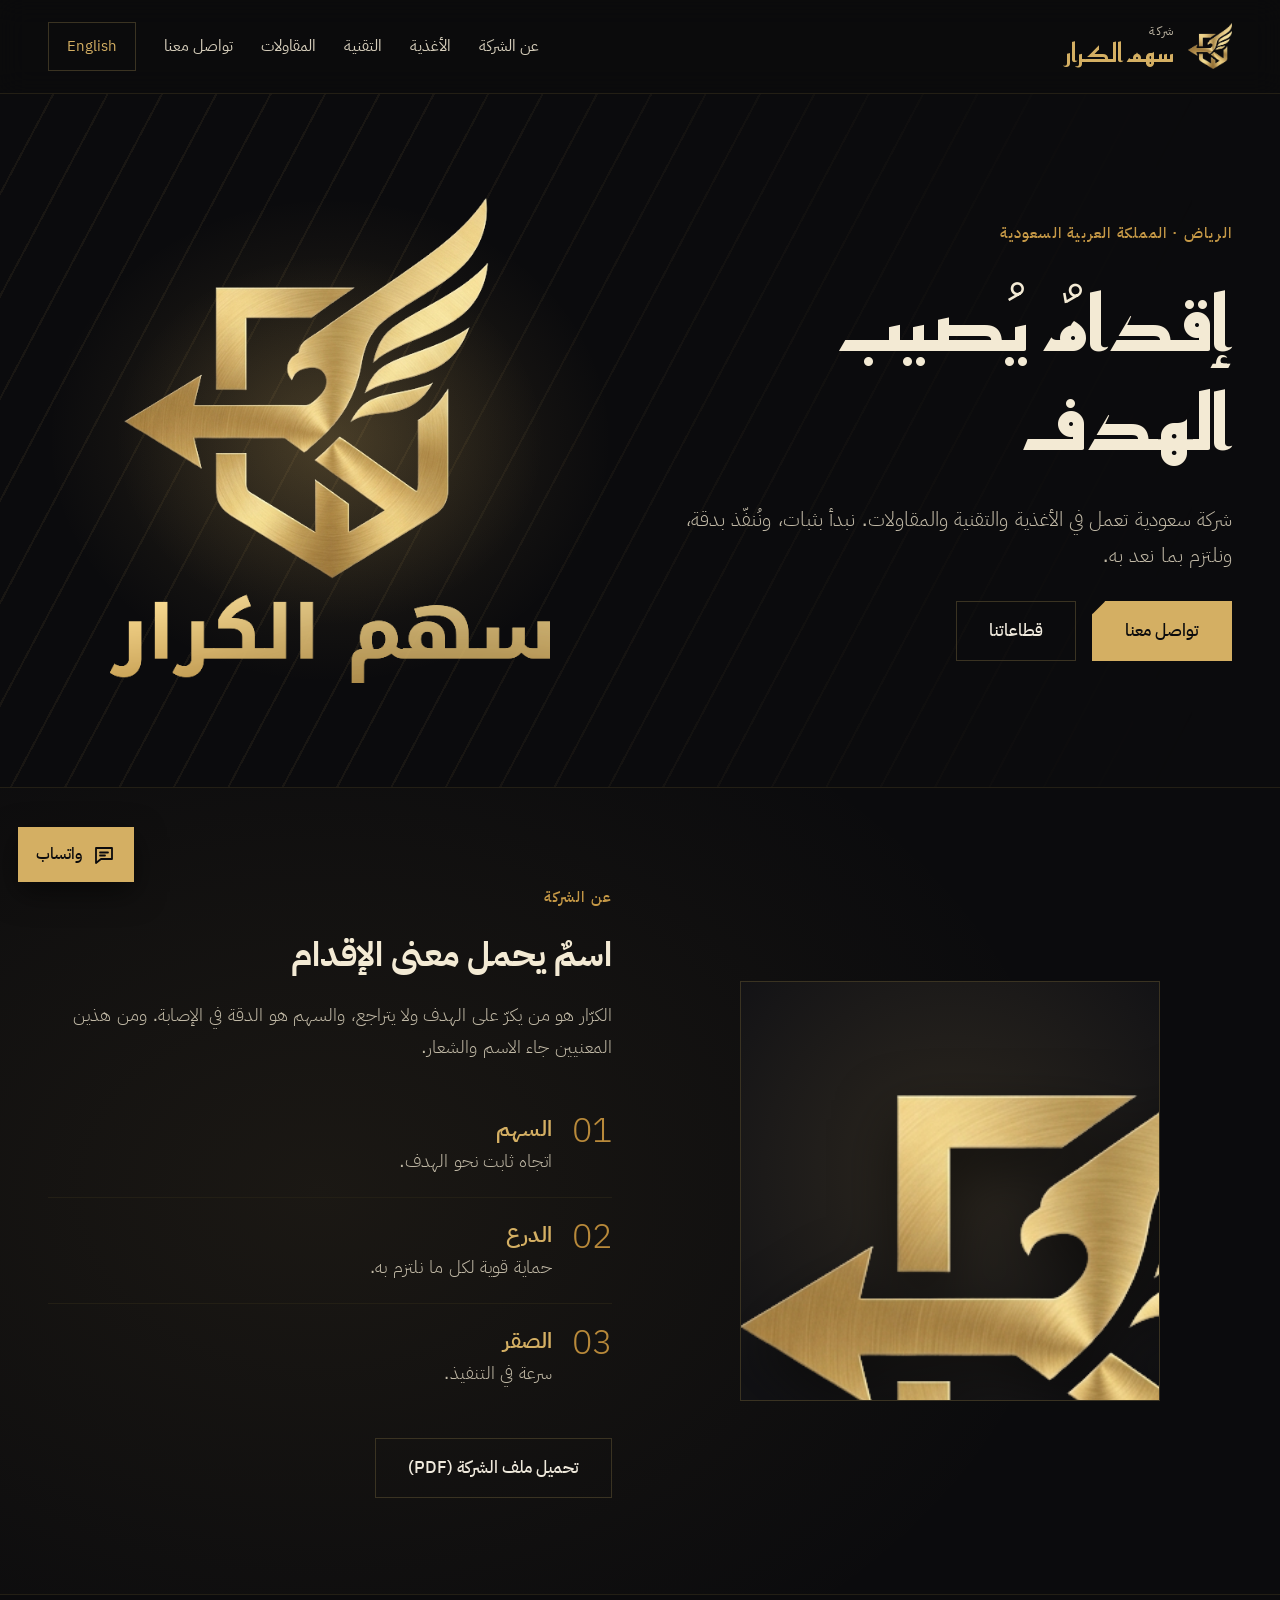
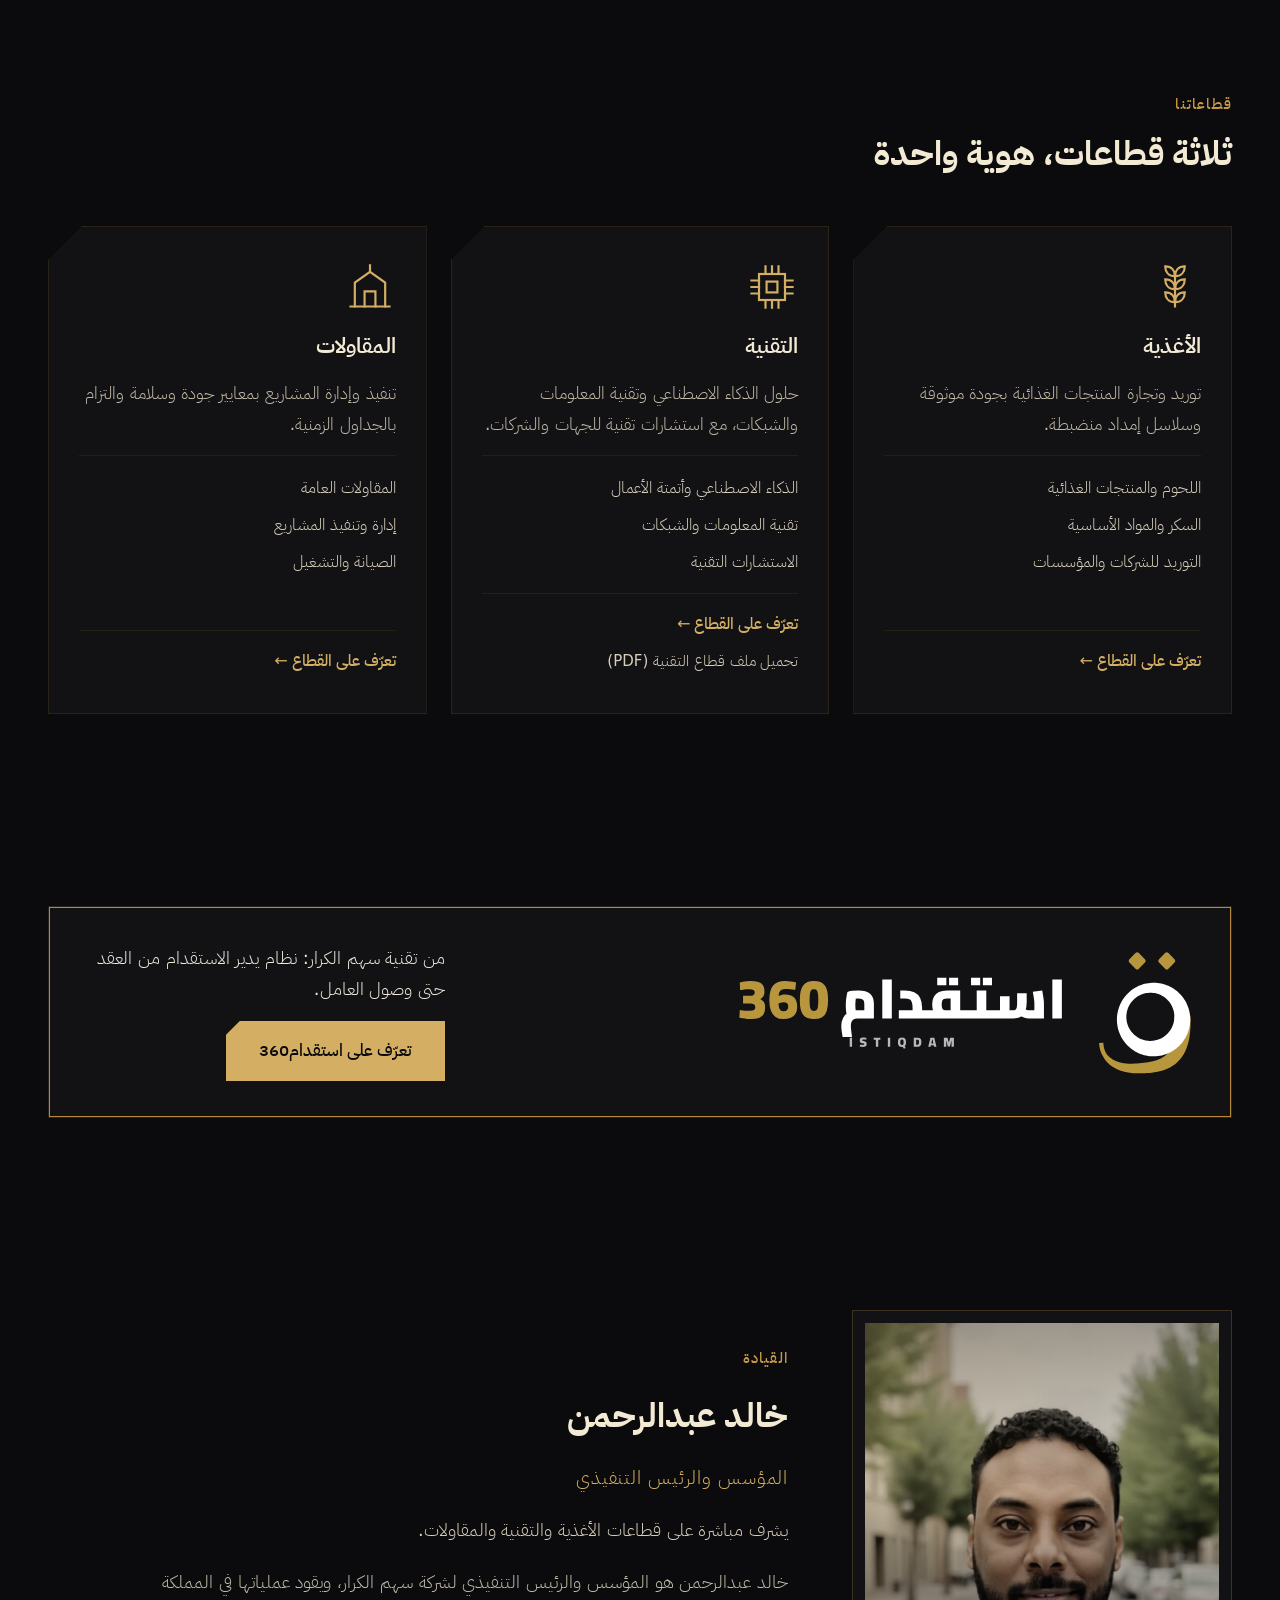
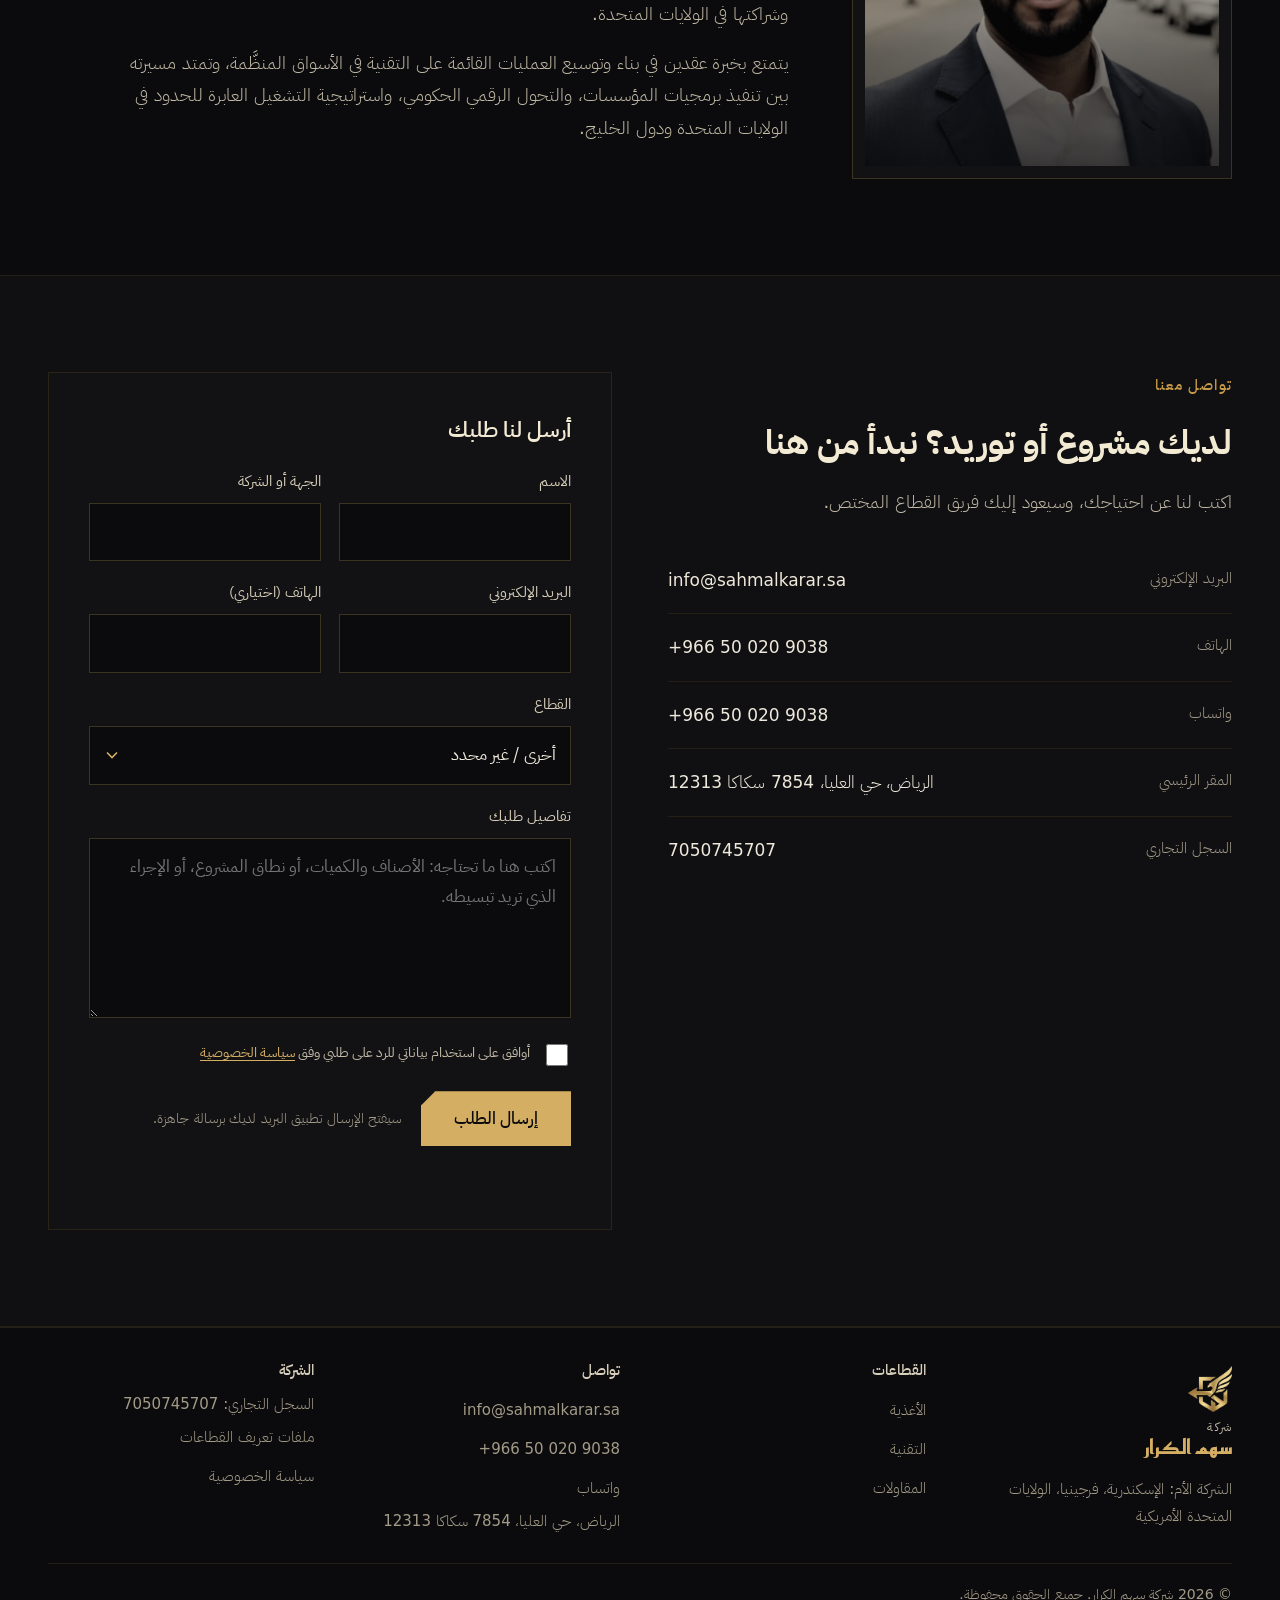
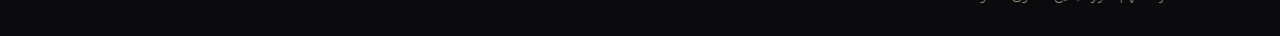
==== commit ad722912: "Site audit fixes: self-hosted fonts, privacy text, company wording, home restructure, Technology pag" ====
--- a/index.html
+++ b/index.html
@@ -4,7 +4,7 @@
 <meta charset="utf-8">
 <meta name="viewport" content="width=device-width, initial-scale=1">
 <title>شركة سهم الكرار | الأغذية والتقنية والمقاولات في المملكة العربية السعودية</title>
-<meta name="description" content="شركة سهم الكرار مجموعة سعودية في الرياض تعمل في الأغذية والتقنية والمقاولات. نبدأ بثبات، ونُنفّذ بدقة، ونلتزم بما نعد به.">
+<meta name="description" content="شركة سهم الكرار شركة سعودية في الرياض تعمل في الأغذية والتقنية والمقاولات. نبدأ بثبات، ونُنفّذ بدقة، ونلتزم بما نعد به.">
 <link rel="canonical" href="https://sahmalkarar.sa/">
 <link rel="alternate" hreflang="ar" href="https://sahmalkarar.sa/">
 <link rel="alternate" hreflang="en" href="https://sahmalkarar.sa/en/">
@@ -13,7 +13,7 @@
 <meta property="og:type" content="website">
 <meta property="og:site_name" content="شركة سهم الكرار">
 <meta property="og:title" content="شركة سهم الكرار | الأغذية والتقنية والمقاولات في المملكة العربية السعودية">
-<meta property="og:description" content="شركة سهم الكرار مجموعة سعودية في الرياض تعمل في الأغذية والتقنية والمقاولات. نبدأ بثبات، ونُنفّذ بدقة، ونلتزم بما نعد به.">
+<meta property="og:description" content="شركة سهم الكرار شركة سعودية في الرياض تعمل في الأغذية والتقنية والمقاولات. نبدأ بثبات، ونُنفّذ بدقة، ونلتزم بما نعد به.">
 <meta property="og:url" content="https://sahmalkarar.sa/">
 <meta property="og:image" content="https://sahmalkarar.sa/assets/img/og-image.png">
 <meta property="og:image:width" content="1200">
@@ -22,16 +22,15 @@
 <meta property="og:locale:alternate" content="en_US">
 <meta name="twitter:card" content="summary_large_image">
 <meta name="twitter:title" content="شركة سهم الكرار | الأغذية والتقنية والمقاولات في المملكة العربية السعودية">
-<meta name="twitter:description" content="شركة سهم الكرار مجموعة سعودية في الرياض تعمل في الأغذية والتقنية والمقاولات. نبدأ بثبات، ونُنفّذ بدقة، ونلتزم بما نعد به.">
+<meta name="twitter:description" content="شركة سهم الكرار شركة سعودية في الرياض تعمل في الأغذية والتقنية والمقاولات. نبدأ بثبات، ونُنفّذ بدقة، ونلتزم بما نعد به.">
 <meta name="twitter:image" content="https://sahmalkarar.sa/assets/img/og-image.png">
 <link rel="icon" href="/favicon.ico" sizes="any">
 <link rel="icon" type="image/png" sizes="32x32" href="/assets/img/favicon-32.png">
 <link rel="apple-touch-icon" href="/assets/img/apple-touch-icon.png">
 <link rel="manifest" href="/site.webmanifest">
-<link rel="preconnect" href="https://fonts.googleapis.com">
-<link rel="preconnect" href="https://fonts.gstatic.com" crossorigin>
-<link rel="stylesheet" href="https://fonts.googleapis.com/css2?family=Reem+Kufi:wght@600;700&family=IBM+Plex+Sans+Arabic:wght@300;400;500;600;700&display=swap">
-<link rel="stylesheet" href="/assets/css/style.css?v=babefefd">
+<link rel="preload" href="/assets/fonts/ibm-plex-sans-arabic-arabic-400-normal.woff2" as="font" type="font/woff2" crossorigin>
+<link rel="preload" href="/assets/fonts/reem-kufi-arabic-700-normal.woff2" as="font" type="font/woff2" crossorigin>
+<link rel="stylesheet" href="/assets/css/style.css?v=202fb9fd">
 <script>document.documentElement.classList.add("js")</script>
 <script type="application/ld+json">{"@context": "https://schema.org", "@type": "Organization", "name": "Sahm Alkarar Company", "alternateName": "شركة سهم الكرار", "url": "https://sahmalkarar.sa/", "logo": "https://sahmalkarar.sa/assets/img/icon-512.png", "email": "info@sahmalkarar.sa", "telephone": "+966500209038", "address": {"@type": "PostalAddress", "streetAddress": "7854 Sakaka, Al Olaya", "addressLocality": "Riyadh", "postalCode": "12313", "addressCountry": "SA"}, "areaServed": "SA", "identifier": "7050745707"}</script>
 </head>
@@ -53,42 +52,34 @@
     <div class="stack g28">
       <p class="eyebrow">الرياض · المملكة العربية السعودية</p>
       <h1>إقدامٌ يُصيب الهدف</h1>
-      <p class="lead">مجموعة سعودية تعمل في الأغذية والتقنية والمقاولات. نبدأ بثبات، ونُنفّذ بدقة، ونلتزم بما نعد به.</p>
+      <p class="lead">شركة سعودية تعمل في الأغذية والتقنية والمقاولات. نبدأ بثبات، ونُنفّذ بدقة، ونلتزم بما نعد به.</p>
       <div class="btns"><a class="btn gold" href="#contact">تواصل معنا</a><a class="btn" href="#divisions">قطاعاتنا</a></div>
     </div>
     <div class="hero-art"><div class="emb"><img src="/assets/img/logo-ar.png" alt="شعار سهم الكرار" width="440" height="486" fetchpriority="high"><span class="sheen" style="--m:url(/assets/img/logo-ar.png)" aria-hidden="true"></span></div></div>
   </div>
 </section>
-<section id="about" class="alt">
-  <div class="wrap cols">
-    <div class="stack g20"><p class="eyebrow">عن الشركة</p><h2>اسمٌ يحمل معنى الإقدام</h2><p class="muted">الكرّار هو من يكرّ على الهدف ولا يتراجع، والسهم هو الدقة في الإصابة. من هذين المعنيين جاء اسم الشركة وشعارها: صقر وسهم ودرع، ثلاث صور لثبات الاتجاه وقوة الحماية وسرعة التنفيذ.</p><div class="btns"><a class="btn" href="#profiles">ملفات التعريف</a></div></div>
-    <div><div class="principle"><h3>الثبات</h3><p>نختار اتجاهنا بعناية، ثم نمضي فيه حتى النتيجة.</p></div><div class="principle"><h3>الدقة</h3><p>جودة محسوبة في كل مرحلة، من التوريد إلى التسليم.</p></div><div class="principle"><h3>الالتزام</h3><p>مواعيد واضحة ووعود قابلة للقياس مع كل عميل وشريك.</p></div></div>
-  </div>
-</section>
-<section class="band-t" aria-hidden="true"><div class="wrap"><b>ثبات</b><span class="dot"></span><b>دقة</b><span class="dot"></span><b>التزام</b></div></section>
-<section id="story" class="story"><div class="wrap cols" style="align-items:center">
-  <div class="mark-big"><div class="emb2"><img src="/assets/img/mark.png" alt="" width="447" height="468" loading="lazy"><span class="sheen" style="--m:url(/assets/img/mark.png)" aria-hidden="true"></span></div></div>
-  <div class="stack g28"><div class="stack g12"><p class="eyebrow">الاسم والشعار</p><h2>ثلاثة رموز، وعد واحد</h2></div><ol class="story-list"><li data-k="arrow"><span class="n" aria-hidden="true">01</span><h3>السهم</h3><p>اتجاه ثابت نحو الهدف.</p></li><li data-k="shield"><span class="n" aria-hidden="true">02</span><h3>الدرع</h3><p>حماية قوية لكل ما نلتزم به.</p></li><li data-k="falcon"><span class="n" aria-hidden="true">03</span><h3>الصقر</h3><p>سرعة في التنفيذ.</p></li></ol></div>
+<section id="about" class="story alt"><div class="wrap cols" style="align-items:center">
+  <div class="mark-crop" aria-hidden="true"><img src="/assets/img/mark.png" alt="" width="447" height="468" loading="lazy"></div>
+  <div class="stack g28"><div class="stack g20"><p class="eyebrow">عن الشركة</p><h2>اسمٌ يحمل معنى الإقدام</h2><p class="muted">الكرّار هو من يكرّ على الهدف ولا يتراجع، والسهم هو الدقة في الإصابة. ومن هذين المعنيين جاء الاسم والشعار.</p></div><ol class="story-list"><li data-k="arrow"><span class="n" aria-hidden="true">01</span><h3>السهم</h3><p>اتجاه ثابت نحو الهدف.</p></li><li data-k="shield"><span class="n" aria-hidden="true">02</span><h3>الدرع</h3><p>حماية قوية لكل ما نلتزم به.</p></li><li data-k="falcon"><span class="n" aria-hidden="true">03</span><h3>الصقر</h3><p>سرعة في التنفيذ.</p></li></ol>
+  <div class="btns"><a class="btn" href="/downloads/Sahm-Alkarar-Company-Profile-AR.pdf" download>تحميل ملف الشركة (PDF)</a></div></div>
 </div></section>
 <section id="divisions">
   <div class="wrap stack g48">
     <div class="stack g12" style="max-width:640px"><p class="eyebrow">قطاعاتنا</p><h2>ثلاثة قطاعات، هوية واحدة</h2></div>
-    <div class="cards"><a class="card link" href="/food/"><svg class="icon" viewBox="0 0 48 48" aria-hidden="true"><path d="M24 42V14"/><path d="M24 14c-6 0-9-4-9-9 6 0 9 4 9 9z"/><path d="M24 14c6 0 9-4 9-9-6 0-9 4-9 9z"/><path d="M24 26c-6 0-9-4-9-9 6 0 9 4 9 9z"/><path d="M24 26c6 0 9-4 9-9-6 0-9 4-9 9z"/><path d="M24 38c-6 0-9-4-9-9 6 0 9 4 9 9z"/><path d="M24 38c6 0 9-4 9-9-6 0-9 4-9 9z"/></svg><h3>الأغذية</h3><p>توريد وتجارة المنتجات الغذائية بجودة موثوقة وسلاسل إمداد منضبطة.</p><ul><li>اللحوم والمنتجات الغذائية</li><li>السكر والمواد الأساسية</li><li>التوريد للشركات والمؤسسات</li></ul><span class="more">تعرّف على القطاع ←</span></a>
-<a class="card link" href="/technology/"><svg class="icon" viewBox="0 0 48 48" aria-hidden="true"><rect x="12" y="12" width="24" height="24"/><rect x="19" y="19" width="10" height="10"/><path d="M18 12V5M24 12V5M30 12V5M18 43v-7M24 43v-7M30 43v-7M12 18H5M12 24H5M12 30H5M43 18h-7M43 24h-7M43 30h-7"/></svg><h3>التقنية</h3><p>حلول الذكاء الاصطناعي وتقنية المعلومات والشبكات، مع استشارات تقنية للجهات والشركات.</p><ul><li>الذكاء الاصطناعي وأتمتة الأعمال</li><li>تقنية المعلومات والشبكات</li><li>الاستشارات التقنية</li></ul><span class="more">تعرّف على القطاع ←</span></a>
-<a class="card link" href="/contracting/"><svg class="icon" viewBox="0 0 48 48" aria-hidden="true"><path d="M6 42h36"/><path d="M10 42V20l14-10 14 10v22"/><path d="M19 42V28h10v14"/><path d="M24 10V4"/></svg><h3>المقاولات</h3><p>تنفيذ وإدارة المشاريع بمعايير جودة وسلامة والتزام بالجداول الزمنية.</p><ul><li>المقاولات العامة</li><li>إدارة وتنفيذ المشاريع</li><li>الصيانة والتشغيل</li></ul><span class="more">تعرّف على القطاع ←</span></a>
+    <div class="cards"><div class="card link"><svg class="icon" viewBox="0 0 48 48" aria-hidden="true"><path d="M24 42V14"/><path d="M24 14c-6 0-9-4-9-9 6 0 9 4 9 9z"/><path d="M24 14c6 0 9-4 9-9-6 0-9 4-9 9z"/><path d="M24 26c-6 0-9-4-9-9 6 0 9 4 9 9z"/><path d="M24 26c6 0 9-4 9-9-6 0-9 4-9 9z"/><path d="M24 38c-6 0-9-4-9-9 6 0 9 4 9 9z"/><path d="M24 38c6 0 9-4 9-9-6 0-9 4-9 9z"/></svg><h3>الأغذية</h3><p>توريد وتجارة المنتجات الغذائية بجودة موثوقة وسلاسل إمداد منضبطة.</p><ul><li>اللحوم والمنتجات الغذائية</li><li>السكر والمواد الأساسية</li><li>التوريد للشركات والمؤسسات</li></ul><div class="foot"><a class="more stretch" href="/food/">تعرّف على القطاع ←</a></div></div>
+<div class="card link"><svg class="icon" viewBox="0 0 48 48" aria-hidden="true"><rect x="12" y="12" width="24" height="24"/><rect x="19" y="19" width="10" height="10"/><path d="M18 12V5M24 12V5M30 12V5M18 43v-7M24 43v-7M30 43v-7M12 18H5M12 24H5M12 30H5M43 18h-7M43 24h-7M43 30h-7"/></svg><h3>التقنية</h3><p>حلول الذكاء الاصطناعي وتقنية المعلومات والشبكات، مع استشارات تقنية للجهات والشركات.</p><ul><li>الذكاء الاصطناعي وأتمتة الأعمال</li><li>تقنية المعلومات والشبكات</li><li>الاستشارات التقنية</li></ul><div class="foot"><a class="more stretch" href="/technology/">تعرّف على القطاع ←</a><a class="pdf" href="/downloads/Sahm-Alkarar-Technology-Profile-AR.pdf" download>تحميل ملف قطاع التقنية (PDF)</a></div></div>
+<div class="card link"><svg class="icon" viewBox="0 0 48 48" aria-hidden="true"><path d="M6 42h36"/><path d="M10 42V20l14-10 14 10v22"/><path d="M19 42V28h10v14"/><path d="M24 10V4"/></svg><h3>المقاولات</h3><p>تنفيذ وإدارة المشاريع بمعايير جودة وسلامة والتزام بالجداول الزمنية.</p><ul><li>المقاولات العامة</li><li>إدارة وتنفيذ المشاريع</li><li>الصيانة والتشغيل</li></ul><div class="foot"><a class="more stretch" href="/contracting/">تعرّف على القطاع ←</a></div></div>
 </div>
   </div>
 </section>
-<section id="profiles" class="alt"><div class="wrap stack g48"><div class="stack g12" style="max-width:640px"><p class="eyebrow">ملفات التعريف</p><h2>ملف تعريف لكل قطاع</h2><p class="muted">اختر القطاع لتحميل ملف التعريف الخاص به.</p></div>
-  <div class="cards"><div class="card"><svg class="icon" viewBox="0 0 48 48" aria-hidden="true"><path d="M24 42V14"/><path d="M24 14c-6 0-9-4-9-9 6 0 9 4 9 9z"/><path d="M24 14c6 0 9-4 9-9-6 0-9 4-9 9z"/><path d="M24 26c-6 0-9-4-9-9 6 0 9 4 9 9z"/><path d="M24 26c6 0 9-4 9-9-6 0-9 4-9 9z"/><path d="M24 38c-6 0-9-4-9-9 6 0 9 4 9 9z"/><path d="M24 38c6 0 9-4 9-9-6 0-9 4-9 9z"/></svg><h3 style="font-size:24px;margin-top:6px">قطاع الأغذية</h3><div style="margin-top:18px"><span class="btn soon" aria-disabled="true">ملف قطاع الأغذية <em>قريبًا</em></span></div></div><div class="card"><svg class="icon" viewBox="0 0 48 48" aria-hidden="true"><rect x="12" y="12" width="24" height="24"/><rect x="19" y="19" width="10" height="10"/><path d="M18 12V5M24 12V5M30 12V5M18 43v-7M24 43v-7M30 43v-7M12 18H5M12 24H5M12 30H5M43 18h-7M43 24h-7M43 30h-7"/></svg><h3 style="font-size:24px;margin-top:6px">قطاع التقنية</h3><div style="margin-top:18px"><a class="btn gold" href="/downloads/Sahm-Alkarar-Technology-Profile-AR.pdf" download>تحميل ملف قطاع التقنية (PDF)</a></div></div><div class="card"><svg class="icon" viewBox="0 0 48 48" aria-hidden="true"><path d="M6 42h36"/><path d="M10 42V20l14-10 14 10v22"/><path d="M19 42V28h10v14"/><path d="M24 10V4"/></svg><h3 style="font-size:24px;margin-top:6px">قطاع المقاولات</h3><div style="margin-top:18px"><span class="btn soon" aria-disabled="true">ملف قطاع المقاولات <em>قريبًا</em></span></div></div></div><p><a class="more" href="/downloads/Sahm-Alkarar-Company-Profile-AR.pdf" download>ملف الشركة العام (PDF)</a></p></div></section>
 <section id="product">
   <div class="wrap">
-    <div class="work"><div class="prod"><img src="/assets/img/istiqdam360-lockup.svg" alt="شعار استقدام360" width="1400" height="440" loading="lazy"><div class="prod-side"><p>من تقنية سهم الكرار: نظام يدير الاستقدام من العقد حتى وصول العامل.</p><a class="btn gold" href="/technology/#work">تعرّف على استقدام360</a></div></div></div>
+    <div class="work"><div class="prod"><img src="/assets/img/istiqdam360-lockup-dark.svg" alt="شعار استقدام360" width="1240" height="352" loading="lazy"><div class="prod-side"><p>من تقنية سهم الكرار: نظام يدير الاستقدام من العقد حتى وصول العامل.</p><a class="btn gold" href="/technology/#work">تعرّف على استقدام360</a></div></div></div>
   </div>
 </section>
 <section id="founder"><div class="wrap founder">
-  <figure class="ph"><img src="/assets/img/founder.webp" alt="خالد عبد الرحمن، المؤسس والرئيس التنفيذي لشركة سهم الكرار" width="720" height="900" loading="lazy"></figure>
-  <div class="stack g20"><p class="eyebrow">القيادة</p><h2>خالد عبد الرحمن</h2><p class="role">المؤسس والرئيس التنفيذي</p><div class="bio stack g16 muted"><p>خالد عبد الرحمن هو المؤسس والرئيس التنفيذي لشركة سهم الكرار، ويقود عملياتها في المملكة وشراكتها في الولايات المتحدة.</p><p>يتمتع بخبرة عقدين في بناء وتوسيع العمليات القائمة على التقنية في الأسواق المنظَّمة، وتمتد مسيرته بين تنفيذ برمجيات المؤسسات، والتحول الرقمي الحكومي، واستراتيجية التشغيل العابرة للحدود في الولايات المتحدة ودول الخليج.</p></div></div>
+  <figure class="ph"><img src="/assets/img/founder.webp" alt="خالد عبدالرحمن، المؤسس والرئيس التنفيذي لشركة سهم الكرار" width="720" height="900" loading="lazy"></figure>
+  <div class="stack g20"><p class="eyebrow">القيادة</p><h2>خالد عبدالرحمن</h2><p class="role">المؤسس والرئيس التنفيذي</p><p class="lead-line">يشرف مباشرة على قطاعات الأغذية والتقنية والمقاولات.</p><div class="bio stack g16 muted"><p>خالد عبدالرحمن هو المؤسس والرئيس التنفيذي لشركة سهم الكرار، ويقود عملياتها في المملكة وشراكتها في الولايات المتحدة.</p><p>يتمتع بخبرة عقدين في بناء وتوسيع العمليات القائمة على التقنية في الأسواق المنظَّمة، وتمتد مسيرته بين تنفيذ برمجيات المؤسسات، والتحول الرقمي الحكومي، واستراتيجية التشغيل العابرة للحدود في الولايات المتحدة ودول الخليج.</p></div></div>
 </div></section>
 <section id="contact" class="alt">
   <div class="wrap cols">
@@ -129,11 +120,11 @@
       <li>الرياض، حي العليا، 7854 سكاكا 12313</li></ul></div>
     <div><h2>الشركة</h2><ul>
       <li>السجل التجاري: <bdi>7050745707</bdi></li>
-      <li><a href="/#profiles">ملفات تعريف القطاعات</a></li>
+      <li><a href="/#divisions">ملفات تعريف القطاعات</a></li>
       <li><a href="/privacy/">سياسة الخصوصية</a></li></ul></div>
     <p class="fine">© 2026 شركة سهم الكرار. جميع الحقوق محفوظة.</p>
   </div>
 </footer>
 <a class="wa" href="https://wa.me/966500209038?text=%D8%A7%D9%84%D8%B3%D9%84%D8%A7%D9%85%20%D8%B9%D9%84%D9%8A%D9%83%D9%85%D8%8C%20%D8%A3%D9%88%D8%AF%20%D8%A7%D9%84%D8%A7%D8%B3%D8%AA%D9%81%D8%B3%D8%A7%D8%B1%20%D8%B9%D9%86%20%D8%AE%D8%AF%D9%85%D8%A7%D8%AA%20%D8%B4%D8%B1%D9%83%D8%A9%20%D8%B3%D9%87%D9%85%20%D8%A7%D9%84%D9%83%D8%B1%D8%A7%D8%B1." target="_blank" rel="noopener" aria-label="تواصل معنا عبر واتساب"><svg viewBox="0 0 24 24" aria-hidden="true"><path d="M4 5h16v11H9l-5 4z"/><path d="M8 9.5h8M8 12.5h5"/></svg><span>واتساب</span></a>
-<script src="/assets/js/main.js?v=af4e1e9e" defer></script>
+<script src="/assets/js/main.js?v=3205c715" defer></script>
 </body></html>
--- a/assets/css/style.css
+++ b/assets/css/style.css
@@ -1,3 +1,22 @@
+/* Self-hosted fonts (SIL OFL). Source: Fontsource. */
+@font-face{font-family:'Reem Kufi';font-style:normal;font-display:swap;font-weight:600;src:url('/assets/fonts/reem-kufi-arabic-600-normal.woff2') format('woff2');unicode-range:U+0600-06FF,U+200C-200E,U+2010-2011,U+204F,U+2E41,U+FB50-FDFF,U+FE70-FEFF}
+@font-face{font-family:'Reem Kufi';font-style:normal;font-display:swap;font-weight:700;src:url('/assets/fonts/reem-kufi-arabic-700-normal.woff2') format('woff2');unicode-range:U+0600-06FF,U+200C-200E,U+2010-2011,U+204F,U+2E41,U+FB50-FDFF,U+FE70-FEFF}
+@font-face{font-family:'Reem Kufi';font-style:normal;font-display:swap;font-weight:600;src:url('/assets/fonts/reem-kufi-latin-600-normal.woff2') format('woff2');unicode-range:U+0000-00FF,U+0131,U+0152-0153,U+02BB-02BC,U+02C6,U+02DA,U+02DC,U+2000-206F,U+20AC,U+2122,U+2191,U+2193,U+2212,U+2215,U+FEFF,U+FFFD}
+@font-face{font-family:'Reem Kufi';font-style:normal;font-display:swap;font-weight:700;src:url('/assets/fonts/reem-kufi-latin-700-normal.woff2') format('woff2');unicode-range:U+0000-00FF,U+0131,U+0152-0153,U+02BB-02BC,U+02C6,U+02DA,U+02DC,U+2000-206F,U+20AC,U+2122,U+2191,U+2193,U+2212,U+2215,U+FEFF,U+FFFD}
+@font-face{font-family:'IBM Plex Sans Arabic';font-style:normal;font-display:swap;font-weight:300;src:url('/assets/fonts/ibm-plex-sans-arabic-arabic-300-normal.woff2') format('woff2');unicode-range:U+0600-06FF,U+200C-200E,U+2010-2011,U+204F,U+2E41,U+FB50-FDFF,U+FE70-FEFF}
+@font-face{font-family:'IBM Plex Sans Arabic';font-style:normal;font-display:swap;font-weight:400;src:url('/assets/fonts/ibm-plex-sans-arabic-arabic-400-normal.woff2') format('woff2');unicode-range:U+0600-06FF,U+200C-200E,U+2010-2011,U+204F,U+2E41,U+FB50-FDFF,U+FE70-FEFF}
+@font-face{font-family:'IBM Plex Sans Arabic';font-style:normal;font-display:swap;font-weight:500;src:url('/assets/fonts/ibm-plex-sans-arabic-arabic-500-normal.woff2') format('woff2');unicode-range:U+0600-06FF,U+200C-200E,U+2010-2011,U+204F,U+2E41,U+FB50-FDFF,U+FE70-FEFF}
+@font-face{font-family:'IBM Plex Sans Arabic';font-style:normal;font-display:swap;font-weight:600;src:url('/assets/fonts/ibm-plex-sans-arabic-arabic-600-normal.woff2') format('woff2');unicode-range:U+0600-06FF,U+200C-200E,U+2010-2011,U+204F,U+2E41,U+FB50-FDFF,U+FE70-FEFF}
+@font-face{font-family:'IBM Plex Sans Arabic';font-style:normal;font-display:swap;font-weight:700;src:url('/assets/fonts/ibm-plex-sans-arabic-arabic-700-normal.woff2') format('woff2');unicode-range:U+0600-06FF,U+200C-200E,U+2010-2011,U+204F,U+2E41,U+FB50-FDFF,U+FE70-FEFF}
+@font-face{font-family:'IBM Plex Sans Arabic';font-style:normal;font-display:swap;font-weight:400;src:url('/assets/fonts/ibm-plex-sans-arabic-latin-400-normal.woff2') format('woff2');unicode-range:U+0000-00FF,U+0131,U+0152-0153,U+02BB-02BC,U+02C6,U+02DA,U+02DC,U+2000-206F,U+20AC,U+2122,U+2191,U+2193,U+2212,U+2215,U+FEFF,U+FFFD}
+@font-face{font-family:'IBM Plex Sans Arabic';font-style:normal;font-display:swap;font-weight:500;src:url('/assets/fonts/ibm-plex-sans-arabic-latin-500-normal.woff2') format('woff2');unicode-range:U+0000-00FF,U+0131,U+0152-0153,U+02BB-02BC,U+02C6,U+02DA,U+02DC,U+2000-206F,U+20AC,U+2122,U+2191,U+2193,U+2212,U+2215,U+FEFF,U+FFFD}
+@font-face{font-family:'IBM Plex Sans Arabic';font-style:normal;font-display:swap;font-weight:600;src:url('/assets/fonts/ibm-plex-sans-arabic-latin-600-normal.woff2') format('woff2');unicode-range:U+0000-00FF,U+0131,U+0152-0153,U+02BB-02BC,U+02C6,U+02DA,U+02DC,U+2000-206F,U+20AC,U+2122,U+2191,U+2193,U+2212,U+2215,U+FEFF,U+FFFD}
+@font-face{font-family:'IBM Plex Sans Arabic';font-style:normal;font-display:swap;font-weight:700;src:url('/assets/fonts/ibm-plex-sans-arabic-latin-700-normal.woff2') format('woff2');unicode-range:U+0000-00FF,U+0131,U+0152-0153,U+02BB-02BC,U+02C6,U+02DA,U+02DC,U+2000-206F,U+20AC,U+2122,U+2191,U+2193,U+2212,U+2215,U+FEFF,U+FFFD}
+@font-face{font-family:'IBM Plex Sans';font-style:normal;font-display:swap;font-weight:300;src:url('/assets/fonts/ibm-plex-sans-latin-300-normal.woff2') format('woff2');unicode-range:U+0000-00FF,U+0131,U+0152-0153,U+02BB-02BC,U+02C6,U+02DA,U+02DC,U+2000-206F,U+20AC,U+2122,U+2191,U+2193,U+2212,U+2215,U+FEFF,U+FFFD}
+@font-face{font-family:'IBM Plex Sans';font-style:normal;font-display:swap;font-weight:400;src:url('/assets/fonts/ibm-plex-sans-latin-400-normal.woff2') format('woff2');unicode-range:U+0000-00FF,U+0131,U+0152-0153,U+02BB-02BC,U+02C6,U+02DA,U+02DC,U+2000-206F,U+20AC,U+2122,U+2191,U+2193,U+2212,U+2215,U+FEFF,U+FFFD}
+@font-face{font-family:'IBM Plex Sans';font-style:normal;font-display:swap;font-weight:500;src:url('/assets/fonts/ibm-plex-sans-latin-500-normal.woff2') format('woff2');unicode-range:U+0000-00FF,U+0131,U+0152-0153,U+02BB-02BC,U+02C6,U+02DA,U+02DC,U+2000-206F,U+20AC,U+2122,U+2191,U+2193,U+2212,U+2215,U+FEFF,U+FFFD}
+@font-face{font-family:'IBM Plex Sans';font-style:normal;font-display:swap;font-weight:600;src:url('/assets/fonts/ibm-plex-sans-latin-600-normal.woff2') format('woff2');unicode-range:U+0000-00FF,U+0131,U+0152-0153,U+02BB-02BC,U+02C6,U+02DA,U+02DC,U+2000-206F,U+20AC,U+2122,U+2191,U+2193,U+2212,U+2215,U+FEFF,U+FFFD}
+@font-face{font-family:'IBM Plex Sans';font-style:normal;font-display:swap;font-weight:700;src:url('/assets/fonts/ibm-plex-sans-latin-700-normal.woff2') format('woff2');unicode-range:U+0000-00FF,U+0131,U+0152-0153,U+02BB-02BC,U+02C6,U+02DA,U+02DC,U+2000-206F,U+20AC,U+2122,U+2191,U+2193,U+2212,U+2215,U+FEFF,U+FFFD}
 /* Sahm Alkarar Company — shared styles. Direction-aware via logical properties (RTL/LTR). */
 :root{
   --ink:#0b0b0d; --ink-2:#101013; --card:#121215; --line:#231f15; --line-2:#2a2418; --line-3:#3a3322;
@@ -13,7 +32,7 @@
 h1,h2,h3{margin:0;color:var(--head);text-wrap:balance}
 html[lang="ar"] h1,html[lang="ar"] .brand-name{font-family:'Reem Kufi',sans-serif}
 html[lang="ar"] h2,html[lang="ar"] h3{font-family:'IBM Plex Sans Arabic',system-ui,'Segoe UI',Tahoma,sans-serif}
-html[lang="en"] h1,html[lang="en"] h2,html[lang="en"] h3,html[lang="en"] .brand-name{font-family:'Sora',sans-serif}
+html[lang="en"] h1,html[lang="en"] h2,html[lang="en"] h3,html[lang="en"] .brand-name{font-family:'IBM Plex Sans',system-ui,'Segoe UI',sans-serif}
 p{margin:0}
 a{color:inherit;text-decoration:none}
 img{max-width:100%;height:auto}
@@ -216,7 +235,7 @@
 /* ---------- how we work / faq ---------- */
 .steps{list-style:none;margin:0;padding:0;display:grid;grid-template-columns:repeat(auto-fit,minmax(min(100%,240px),1fr));gap:28px}
 .steps li{display:flex;flex-direction:column;gap:14px;border-top:1px solid var(--line-3);padding-top:18px}
-.steps .n{font-family:'Sora',sans-serif;color:var(--gold);font-size:15px;font-weight:600;letter-spacing:.1em}
+.steps .n{font-family:'IBM Plex Sans',system-ui,'Segoe UI',sans-serif;color:var(--gold);font-size:15px;font-weight:600;letter-spacing:.1em}
 .steps h3{font-size:22px;font-weight:600}
 html[lang="ar"] .steps h3{font-size:20px}
 .steps p{color:var(--muted);font-size:16px}
@@ -276,7 +295,7 @@
 
 /* ---------- v2: brand lockup, sheen, type moments, story, founder, proof, divisions, WhatsApp ---------- */
 .brand-txt{display:flex;flex-direction:column;line-height:1.1}
-.brand-co{font-size:11px;letter-spacing:.42em;color:var(--dim);text-transform:uppercase;font-weight:400;margin-top:3px}
+.brand-co{font-size:12px;letter-spacing:.42em;color:var(--muted);text-transform:uppercase;font-weight:400;margin-top:3px}
 html[lang="ar"] .brand-co{letter-spacing:.1em;font-size:12px;order:-1;margin:0 0 1px}
 
 /* emblem: brushed-metal sheen passes over the logo */
@@ -291,7 +310,7 @@
 .band-t .wrap{display:flex;flex-wrap:wrap;align-items:center;justify-content:center;gap:6px clamp(18px,4vw,56px)}
 .band-t b{font-weight:700;font-size:clamp(34px,7.5vw,92px);line-height:1.15;color:transparent;-webkit-text-stroke:1px var(--gold-deep);background:linear-gradient(180deg,var(--gold-hi),var(--gold-deep));-webkit-background-clip:text;background-clip:text;opacity:.92}
 html[lang="ar"] .band-t b{font-family:'Reem Kufi',sans-serif;-webkit-text-stroke:0;color:transparent}
-html[lang="en"] .band-t b{font-family:'Sora',sans-serif;font-size:clamp(26px,5.6vw,68px);letter-spacing:.02em}
+html[lang="en"] .band-t b{font-family:'IBM Plex Sans',system-ui,'Segoe UI',sans-serif;font-size:clamp(26px,5.6vw,68px);letter-spacing:.02em}
 .band-t .dot{width:10px;height:10px;background:var(--gold);transform:rotate(45deg);flex:none}
 
 /* name story */
@@ -303,7 +322,7 @@
 .story-list{list-style:none;margin:0;padding:0;display:flex;flex-direction:column}
 .story-list li{display:grid;grid-template-columns:auto 1fr;column-gap:20px;padding:20px 0;border-bottom:1px solid var(--line)}
 .story-list li:last-child{border-bottom:0}
-.story-list .n{grid-row:span 2;font-family:'Sora',sans-serif;font-size:34px;font-weight:300;color:var(--gold-deep);line-height:1}
+.story-list .n{grid-row:span 2;font-family:'IBM Plex Sans',system-ui,'Segoe UI',sans-serif;font-size:34px;font-weight:300;color:var(--gold-deep);line-height:1}
 .story-list h3{font-size:24px;color:var(--gold)}
 html[lang="ar"] .story-list h3{font-size:22px}
 .story-list p{color:var(--muted)}
@@ -334,11 +353,9 @@
 .d-food::before{background:radial-gradient(circle at 1px 1px,rgba(212,175,99,.22) 1.3px,transparent 1.6px) 0 0/26px 26px!important;animation:none!important}
 .d-technology::before{background:linear-gradient(rgba(212,175,99,.09) 1px,transparent 1px) 0 0/44px 44px,linear-gradient(90deg,rgba(212,175,99,.09) 1px,transparent 1px) 0 0/44px 44px!important;animation:none!important}
 .d-contracting::before{background:repeating-linear-gradient(45deg,transparent 0 18px,rgba(212,175,99,.09) 18px 20px)!important;animation:none!important}
-.cards-food{counter-reset:s;grid-template-columns:repeat(auto-fit,minmax(min(100%,420px),1fr))}
-.cards-food .card{counter-increment:s;padding-inline-start:96px}
-.cards-food .card::after{content:"0" counter(s);position:absolute;inset-inline-start:28px;top:28px;font-family:'Sora',sans-serif;font-size:38px;font-weight:300;color:var(--gold-deep)}
-.cards-contracting .card{border-inline-start:3px solid var(--gold-deep)}
-.cards-technology .card{background:linear-gradient(180deg,#14141a,var(--card))}
+.cards-food,.cards-technology,.cards-contracting{counter-reset:s;grid-template-columns:repeat(auto-fit,minmax(min(100%,420px),1fr))}
+.cards-food .card,.cards-technology .card,.cards-contracting .card{counter-increment:s;padding-inline-start:96px}
+.cards-food .card::after,.cards-technology .card::after,.cards-contracting .card::after{content:"0" counter(s);position:absolute;inset-inline-start:28px;top:28px;font-family:'IBM Plex Sans',system-ui,'Segoe UI',sans-serif;font-size:38px;font-weight:300;color:var(--gold-deep)}
 
 /* WhatsApp */
 .wa{position:fixed;inset-inline-end:18px;bottom:18px;z-index:40;display:flex;align-items:center;gap:10px;background:var(--gold);color:var(--ink);padding:13px 18px;font-weight:500;font-size:16px;box-shadow:0 10px 30px rgba(0,0,0,.5);transition:background .2s,transform .2s}
@@ -361,5 +378,28 @@
 
 .btn.soon{cursor:default;color:var(--dim);border-style:dashed;display:inline-flex;align-items:center;gap:10px;flex-wrap:wrap}
 .btn.soon:hover{border-color:var(--line-3);color:var(--dim)}
-.btn.soon em{font-style:normal;font-size:13px;color:var(--gold);border:1px solid var(--line-3);padding:2px 10px}
+.btn.soon em{font-style:normal;font-size:14px;color:var(--gold);border:1px solid var(--line-3);padding:2px 10px}
 #profiles .card .btn{font-size:16px;padding:12px 22px}
+
+.hook{margin:0;font-size:clamp(20px,2.4vw,26px);font-weight:500;color:var(--gold);line-height:1.5}
+
+/* name story: cropped emblem so it differs from the hero logo */
+.mark-crop{position:relative;overflow:hidden;width:min(100%,420px);aspect-ratio:1/1;margin-inline:auto;border:1px solid var(--line-3);background:radial-gradient(70% 70% at 50% 45%,rgba(212,175,99,.14),transparent),var(--card)}
+.mark-crop img{position:absolute;width:150%;max-width:none;height:auto;inset-inline-start:-22%;top:-10%;filter:drop-shadow(0 24px 30px rgba(0,0,0,.6))}
+html[dir="rtl"] .mark-crop img{inset-inline-start:auto;inset-inline-end:-22%}
+/* division cards: stretched link + PDF link */
+.card.link .more.stretch::after{content:"";position:absolute;inset:0;z-index:1}
+.card.link .foot{margin-top:auto;display:flex;flex-wrap:wrap;align-items:center;justify-content:space-between;gap:10px 18px;border-top:1px solid var(--line);padding-top:16px}
+.card.link .pdf{position:relative;z-index:2;font-size:15px;color:var(--soft)}
+.card.link .pdf:hover{color:var(--gold-hi)}
+/* Istiqdam360 panel: gold hairline on the house dark card */
+.prod{background:var(--card);box-shadow:inset 0 0 0 1px var(--gold-deep)}
+.prod img{width:min(100%,460px)}
+.prod-side p{color:var(--text)}
+.prod-side .tag{border-color:var(--gold-deep);color:var(--gold)}
+/* founder photo: dark, warm treatment */
+.ph{overflow:hidden}
+.ph img{filter:saturate(.55) contrast(1.08) brightness(.82) sepia(.2)}
+.ph::before{content:"";position:absolute;inset:12px;z-index:1;pointer-events:none;background:linear-gradient(180deg,rgba(11,11,13,.30),rgba(11,11,13,0) 38%,rgba(11,11,13,.78)),linear-gradient(135deg,rgba(212,175,99,.16),transparent 60%)}
+.founder .lead-line{margin:0;color:var(--soft);font-size:18px}
+@media (max-width:560px){.wa{padding:12px;inset-inline-end:14px;bottom:14px}.wa svg{width:22px;height:22px}}
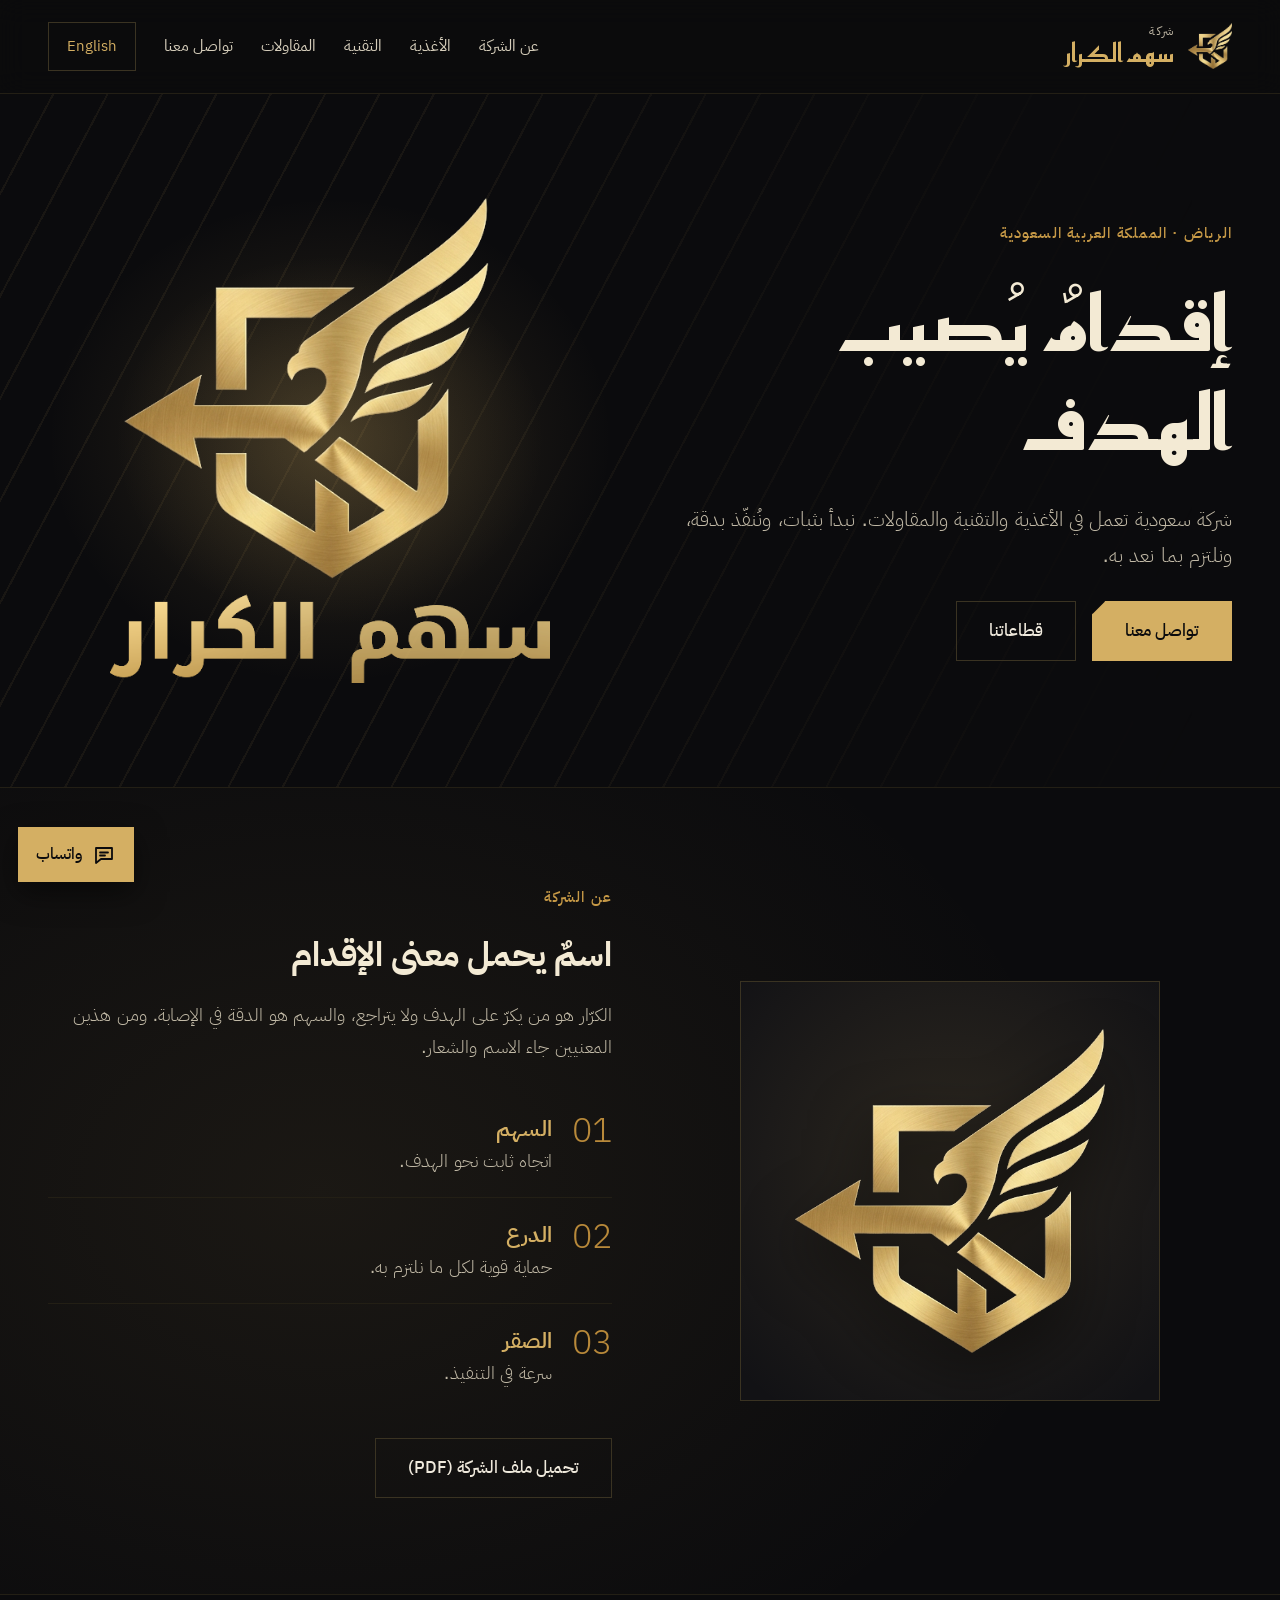
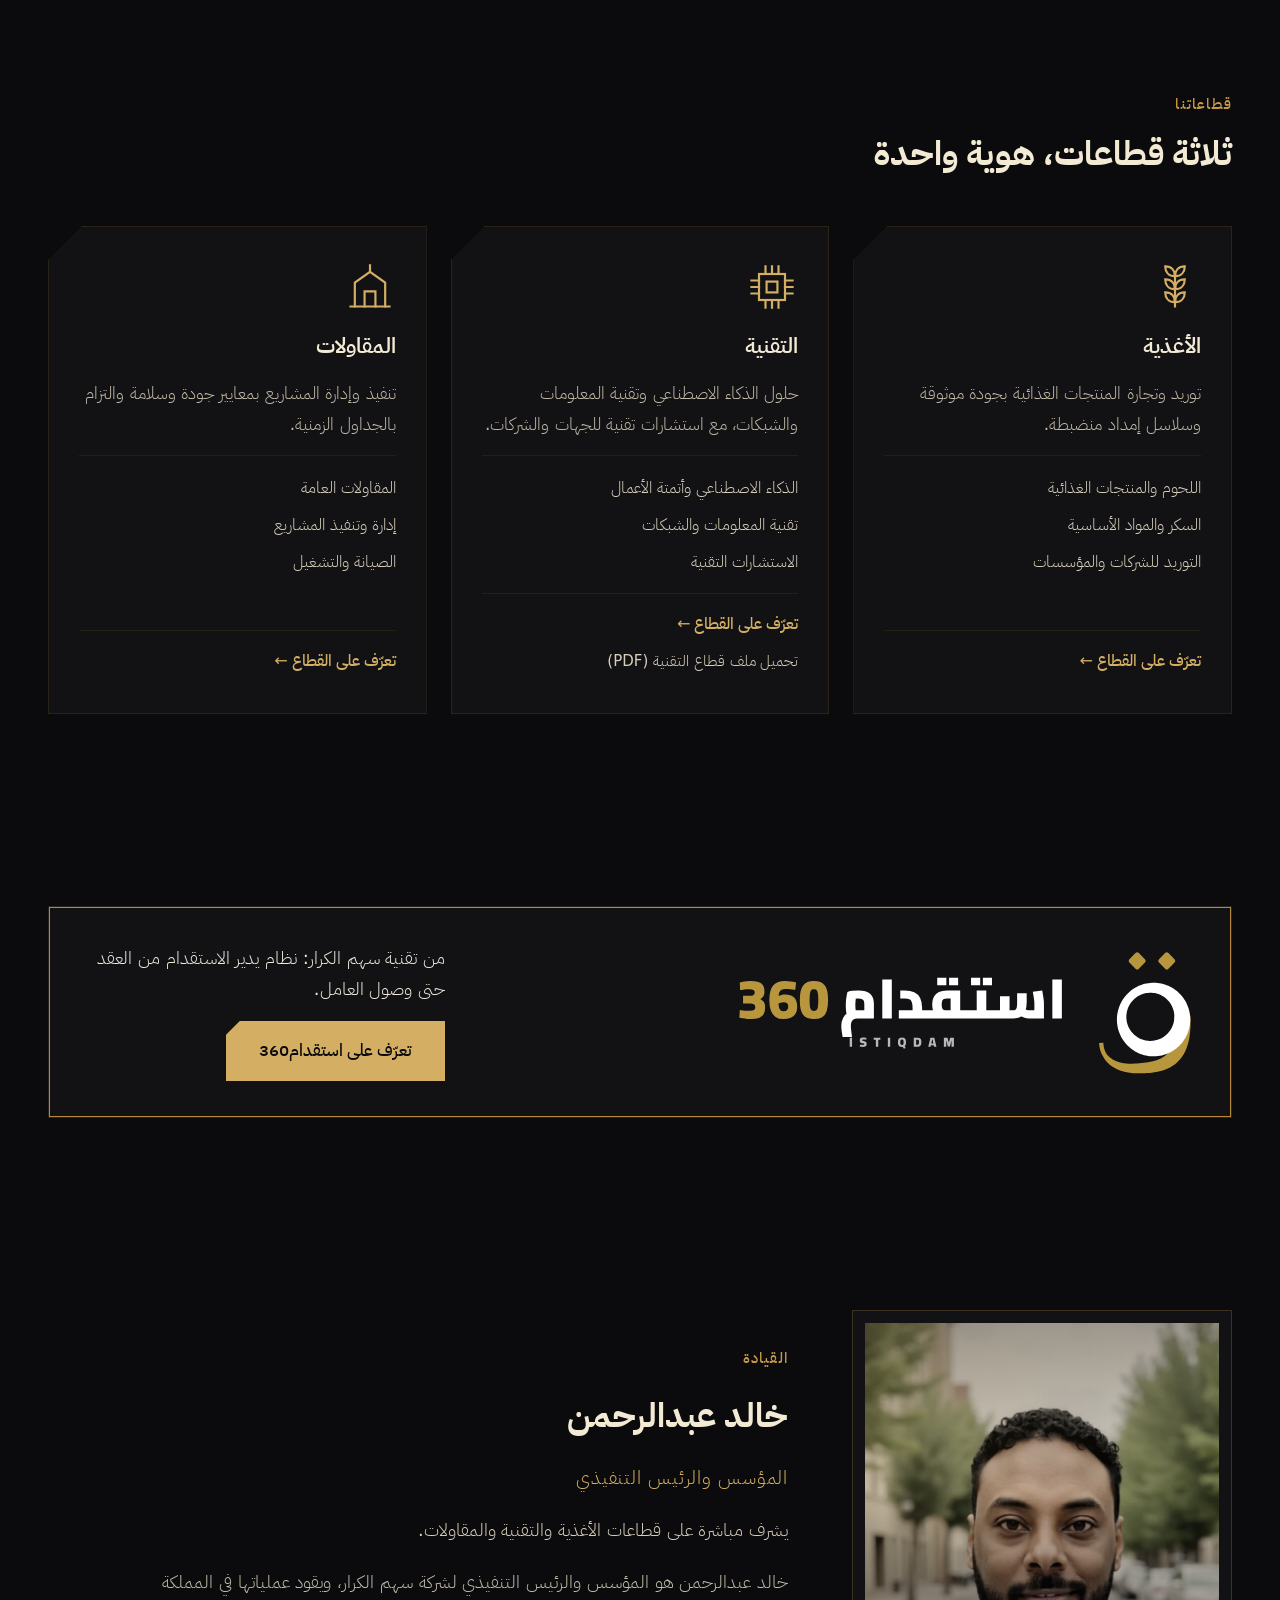
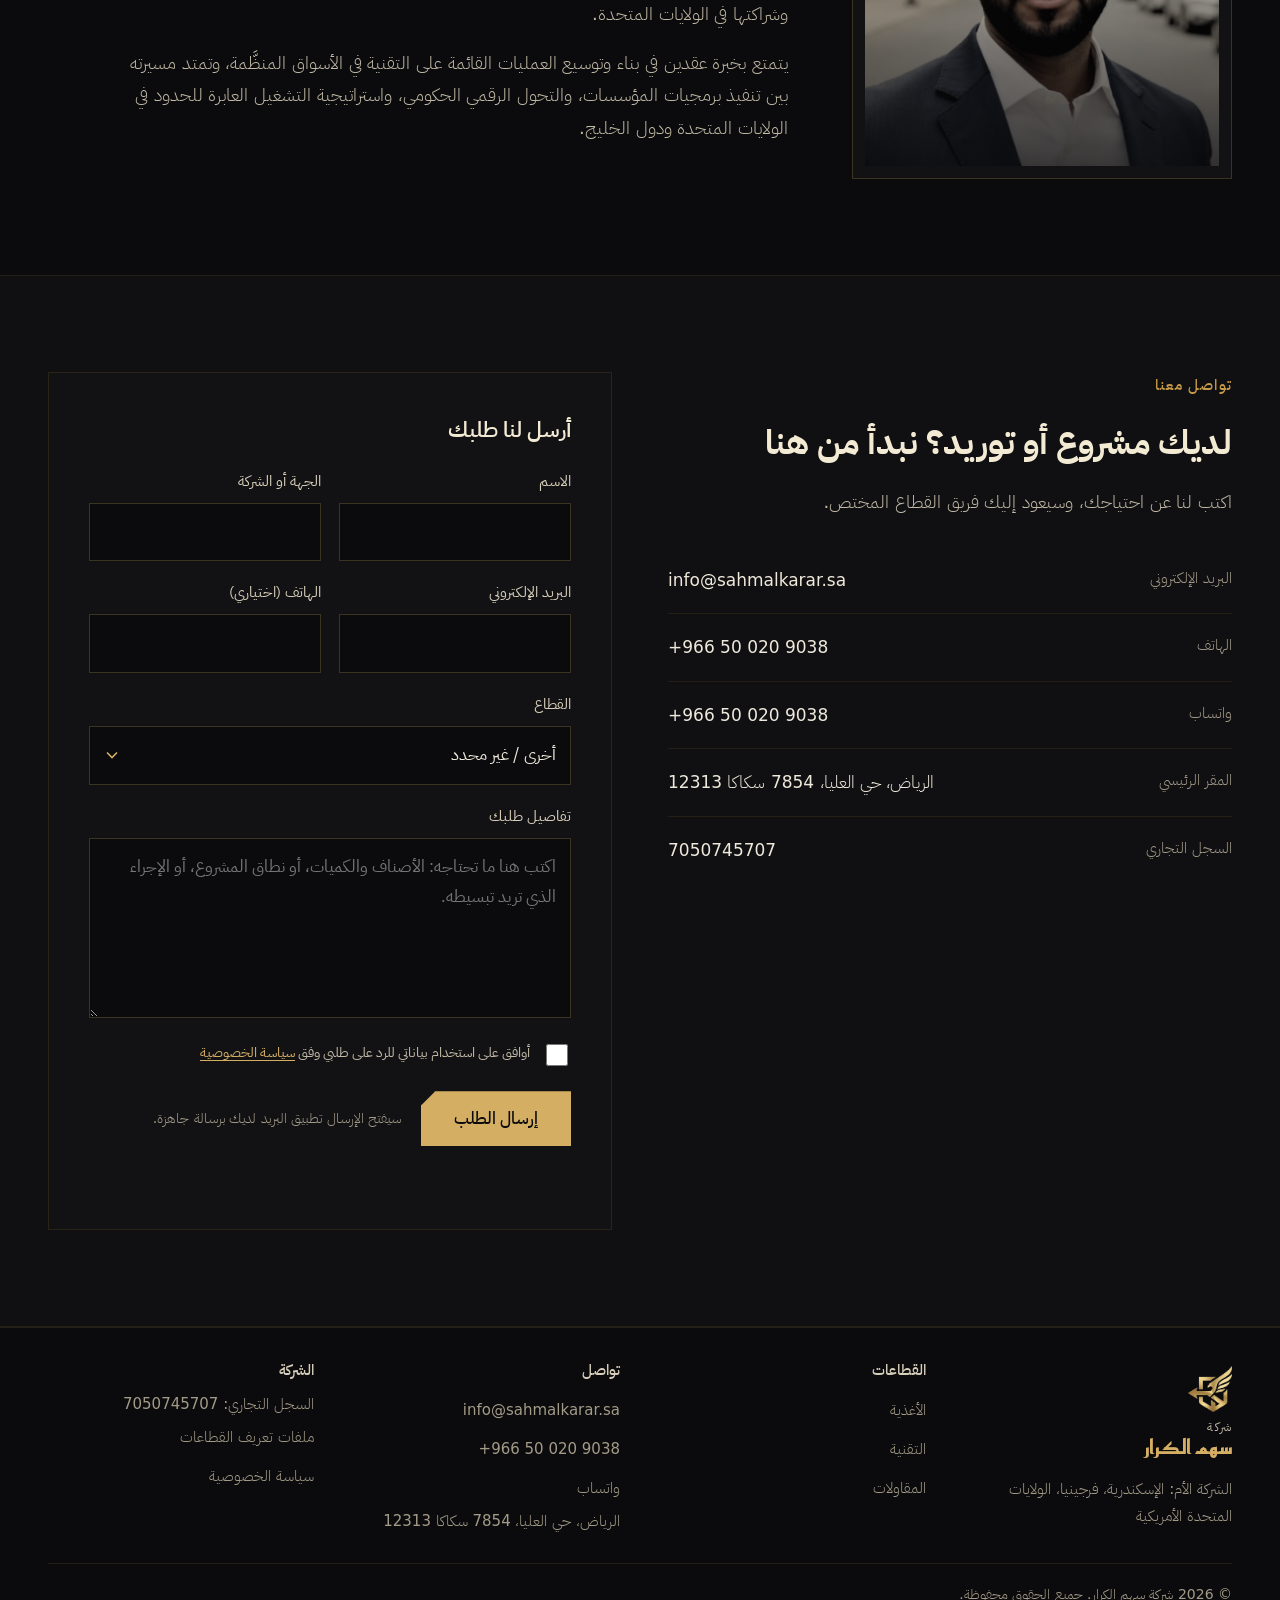
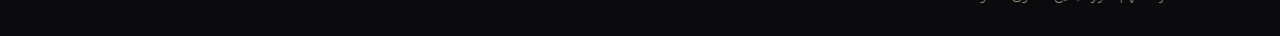
==== commit 972aae3d: "Home: show the full emblem in the name section (no crop) Co-Authored-By: Claude Sonnet 5.5 <noreply@" ====
--- a/index.html
+++ b/index.html
@@ -30,7 +30,7 @@
 <link rel="manifest" href="/site.webmanifest">
 <link rel="preload" href="/assets/fonts/ibm-plex-sans-arabic-arabic-400-normal.woff2" as="font" type="font/woff2" crossorigin>
 <link rel="preload" href="/assets/fonts/reem-kufi-arabic-700-normal.woff2" as="font" type="font/woff2" crossorigin>
-<link rel="stylesheet" href="/assets/css/style.css?v=202fb9fd">
+<link rel="stylesheet" href="/assets/css/style.css?v=f799a87c">
 <script>document.documentElement.classList.add("js")</script>
 <script type="application/ld+json">{"@context": "https://schema.org", "@type": "Organization", "name": "Sahm Alkarar Company", "alternateName": "شركة سهم الكرار", "url": "https://sahmalkarar.sa/", "logo": "https://sahmalkarar.sa/assets/img/icon-512.png", "email": "info@sahmalkarar.sa", "telephone": "+966500209038", "address": {"@type": "PostalAddress", "streetAddress": "7854 Sakaka, Al Olaya", "addressLocality": "Riyadh", "postalCode": "12313", "addressCountry": "SA"}, "areaServed": "SA", "identifier": "7050745707"}</script>
 </head>
--- a/assets/css/style.css
+++ b/assets/css/style.css
@@ -385,8 +385,7 @@
 
 /* name story: cropped emblem so it differs from the hero logo */
 .mark-crop{position:relative;overflow:hidden;width:min(100%,420px);aspect-ratio:1/1;margin-inline:auto;border:1px solid var(--line-3);background:radial-gradient(70% 70% at 50% 45%,rgba(212,175,99,.14),transparent),var(--card)}
-.mark-crop img{position:absolute;width:150%;max-width:none;height:auto;inset-inline-start:-22%;top:-10%;filter:drop-shadow(0 24px 30px rgba(0,0,0,.6))}
-html[dir="rtl"] .mark-crop img{inset-inline-start:auto;inset-inline-end:-22%}
+.mark-crop img{position:absolute;inset:0;margin:auto;width:74%;height:auto;max-width:none;filter:drop-shadow(0 24px 30px rgba(0,0,0,.6))}
 /* division cards: stretched link + PDF link */
 .card.link .more.stretch::after{content:"";position:absolute;inset:0;z-index:1}
 .card.link .foot{margin-top:auto;display:flex;flex-wrap:wrap;align-items:center;justify-content:space-between;gap:10px 18px;border-top:1px solid var(--line);padding-top:16px}
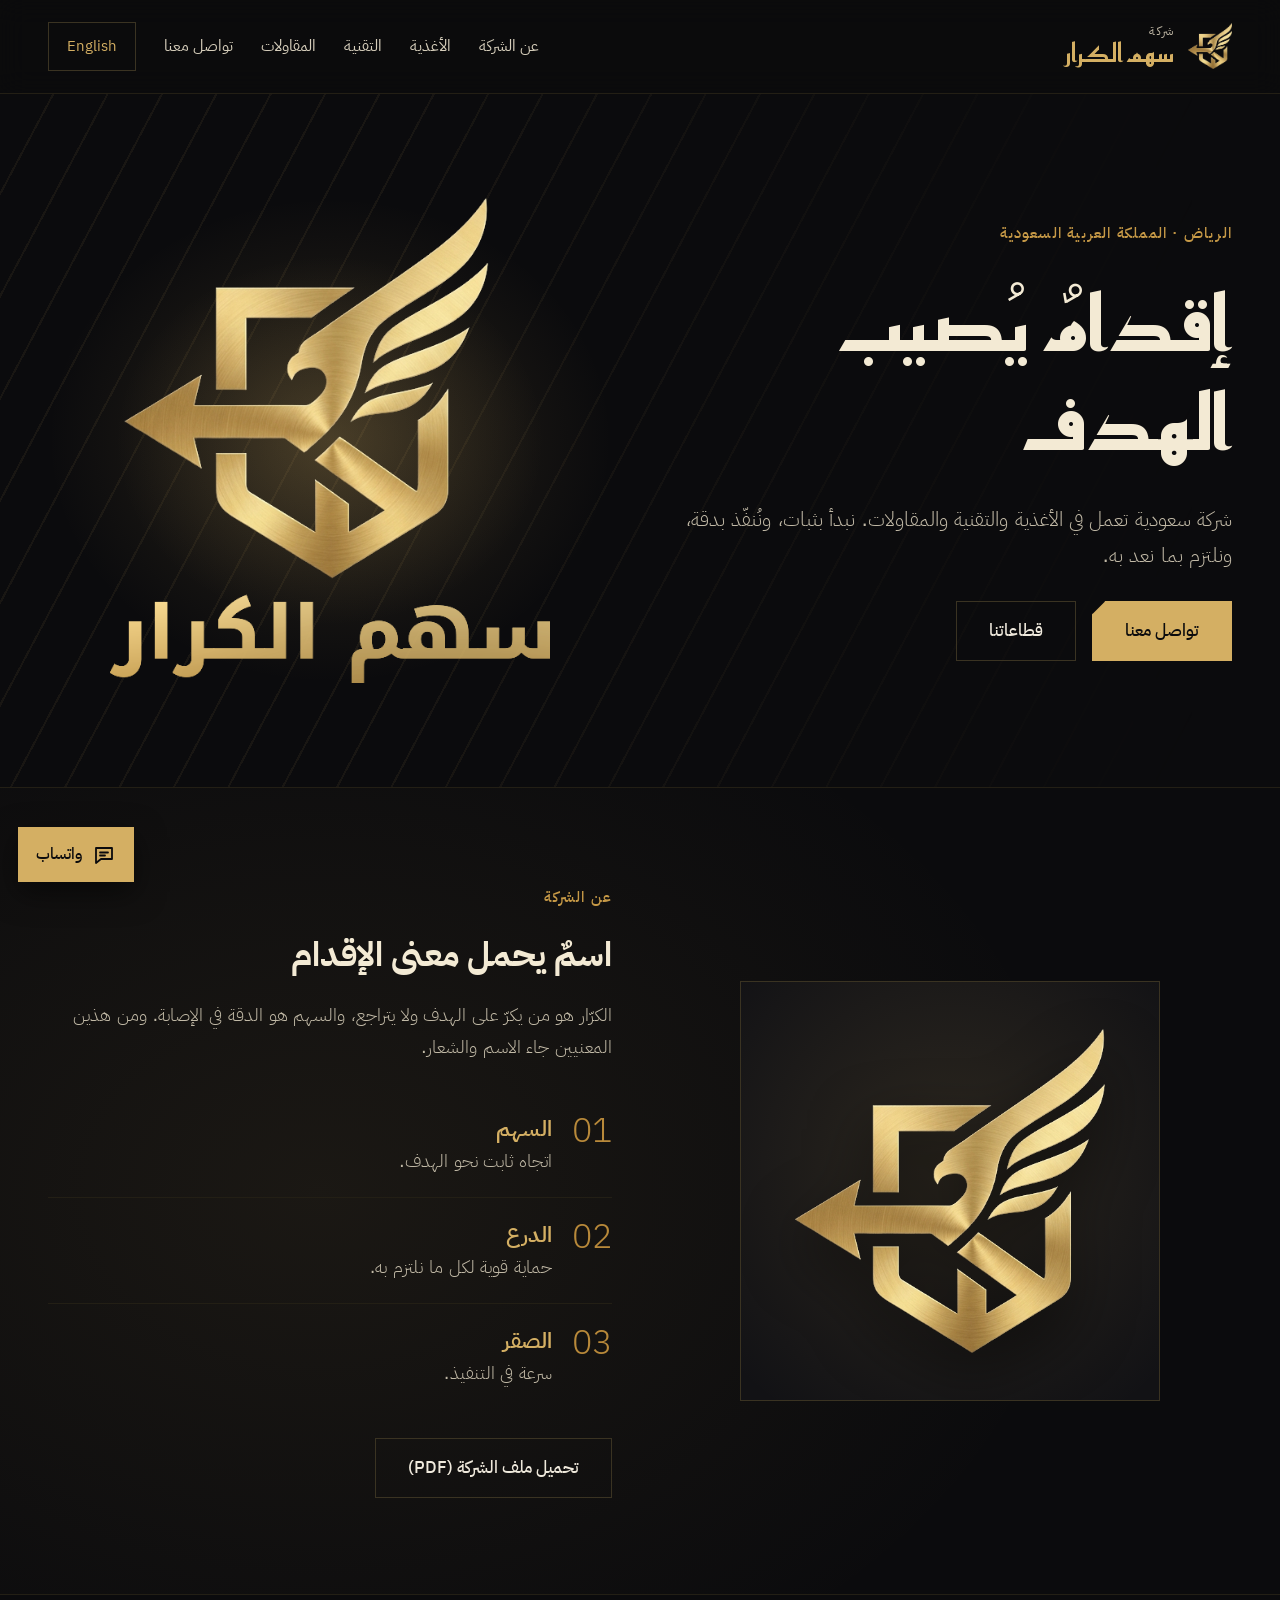
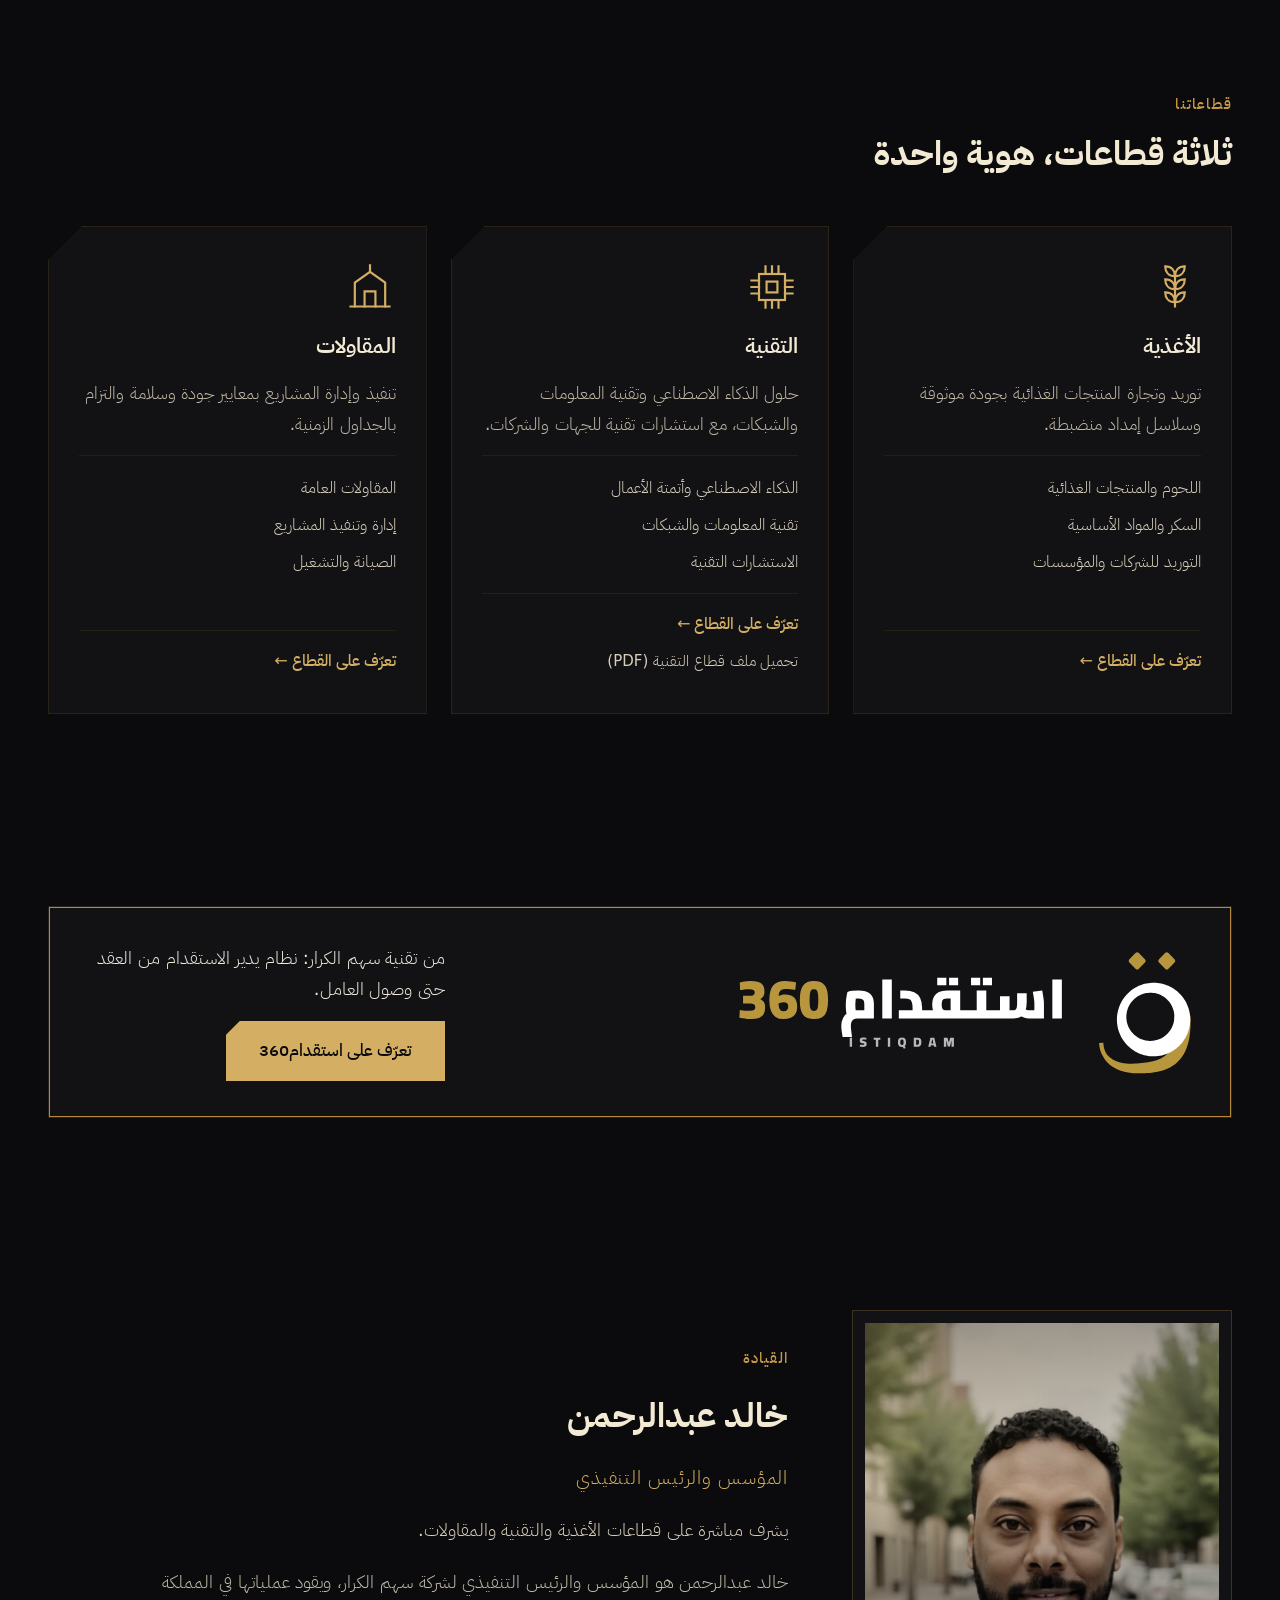
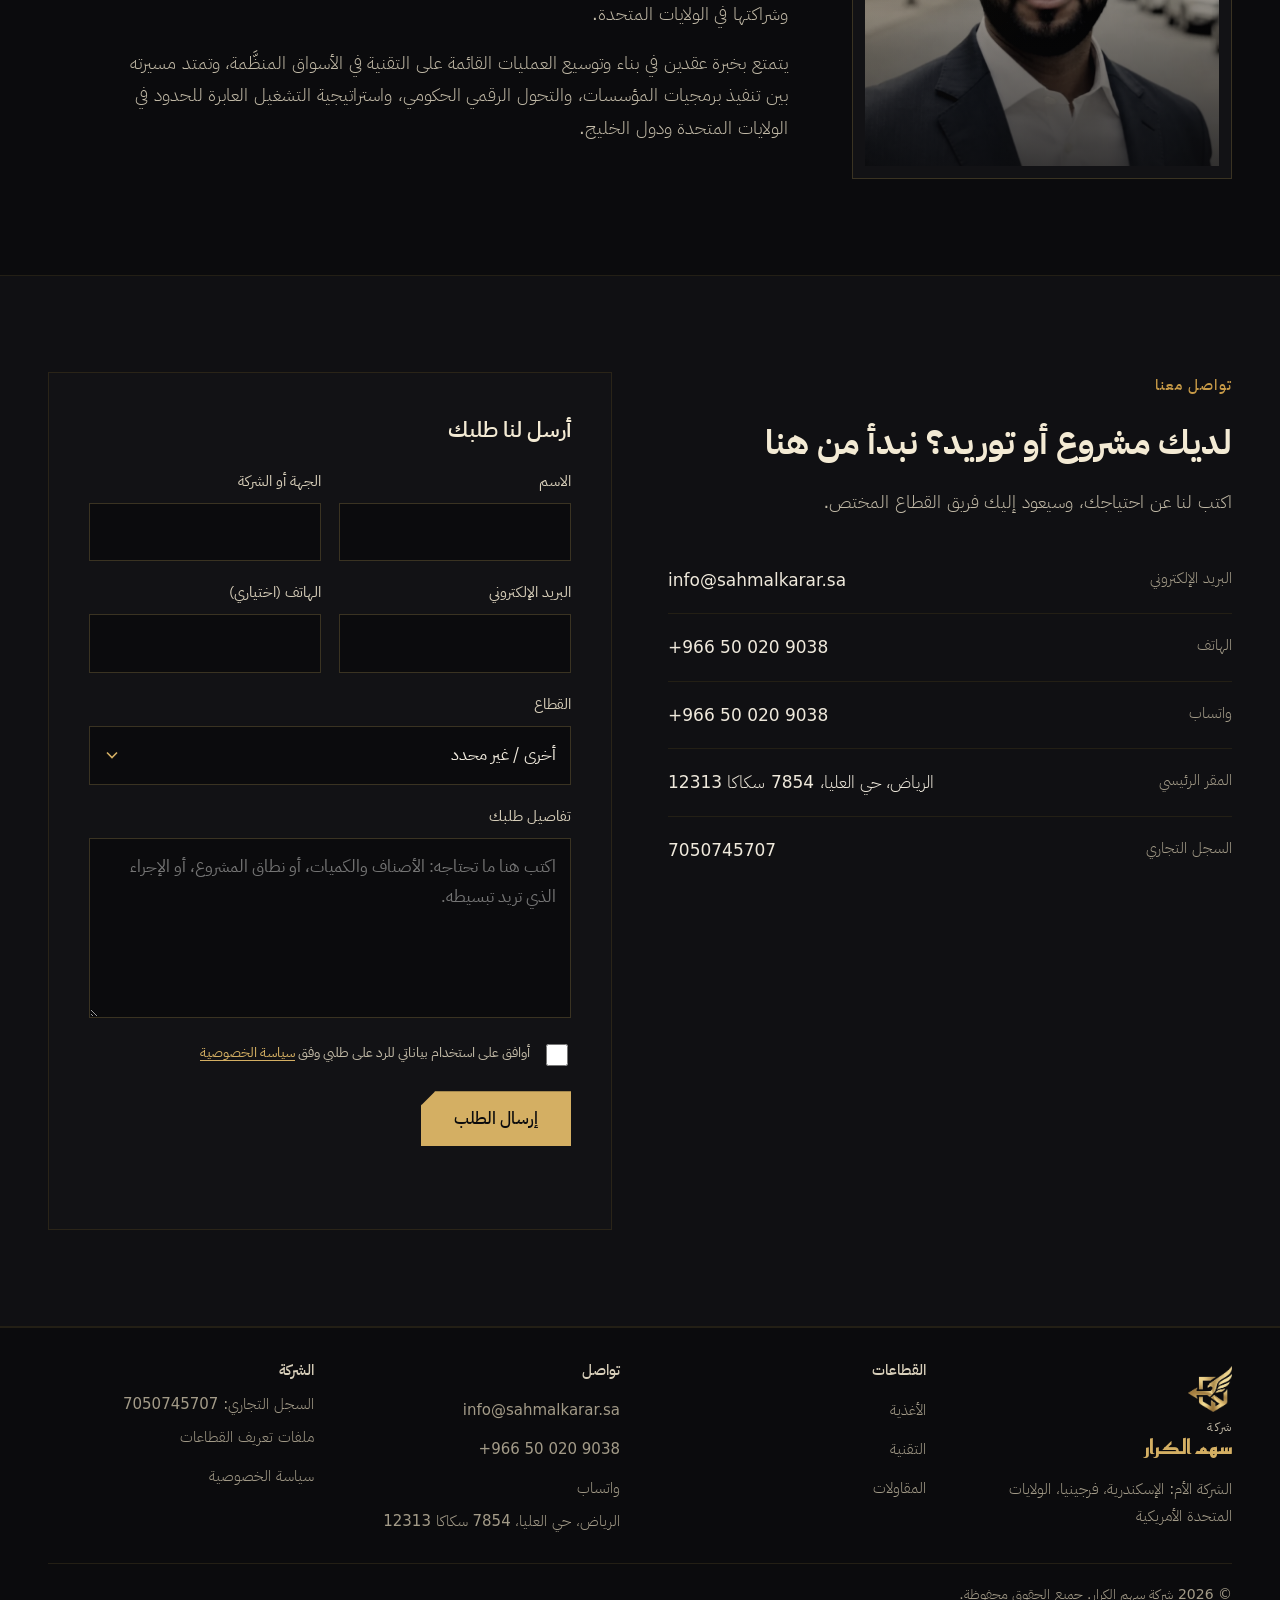
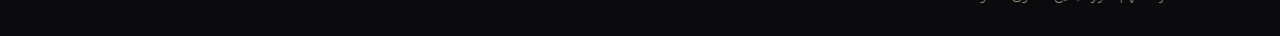
==== commit 6b196106: "Wire contact forms to Web3Forms (one key per page), division subjects, privacy@ on Privacy page" ====
--- a/index.html
+++ b/index.html
@@ -90,7 +90,7 @@
   <div><dt>المقر الرئيسي</dt><dd>الرياض، حي العليا، 7854 سكاكا 12313</dd></div>
   <div><dt>السجل التجاري</dt><dd><bdi>7050745707</bdi></dd></div>
 </dl></div>
-    <form class="form" id="f-home" method="post" action="mailto:info@sahmalkarar.sa" data-endpoint="" data-key="" data-subject="طلب جديد من الموقع" data-ok="وصلنا طلبك، وسيعود إليك فريق القطاع المختص." data-err="تعذر الإرسال. أرسل لنا على البريد مباشرة: info@sahmalkarar.sa" data-sending="جارٍ الإرسال..." data-req="هذا الحقل مطلوب" novalidate>
+    <form class="form" id="f-home" method="post" action="https://api.web3forms.com/submit" data-endpoint="https://api.web3forms.com/submit" data-key="843ee7ab-d506-48fc-a351-fb3d3ba869f9" data-subject="طلب جديد من الموقع" data-ok="وصلنا طلبك، وسيعود إليك فريق القطاع المختص." data-err="تعذر الإرسال. أرسل لنا على البريد مباشرة: info@sahmalkarar.sa" data-sending="جارٍ الإرسال..." data-req="هذا الحقل مطلوب" novalidate>
   <h3>أرسل لنا طلبك</h3>
   <div class="fields">
     <label for="f-home-name">الاسم<input id="f-home-name" name="name" type="text" autocomplete="name" required></label>
@@ -102,7 +102,7 @@
   </div>
   <input class="hp" type="text" name="_gotcha" tabindex="-1" autocomplete="off" aria-hidden="true">
   <label class="consent" for="f-home-ok"><input id="f-home-ok" name="consent" type="checkbox" required><span>أوافق على استخدام بياناتي للرد على طلبي وفق <a href="/privacy/">سياسة الخصوصية</a></span></label>
-  <div class="actions"><button class="btn gold" type="submit">إرسال الطلب</button><p class="note">سيفتح الإرسال تطبيق البريد لديك برسالة جاهزة.</p></div>
+  <div class="actions"><button class="btn gold" type="submit">إرسال الطلب</button></div>
   <p class="status" role="status" aria-live="polite"></p>
 </form>
   </div>
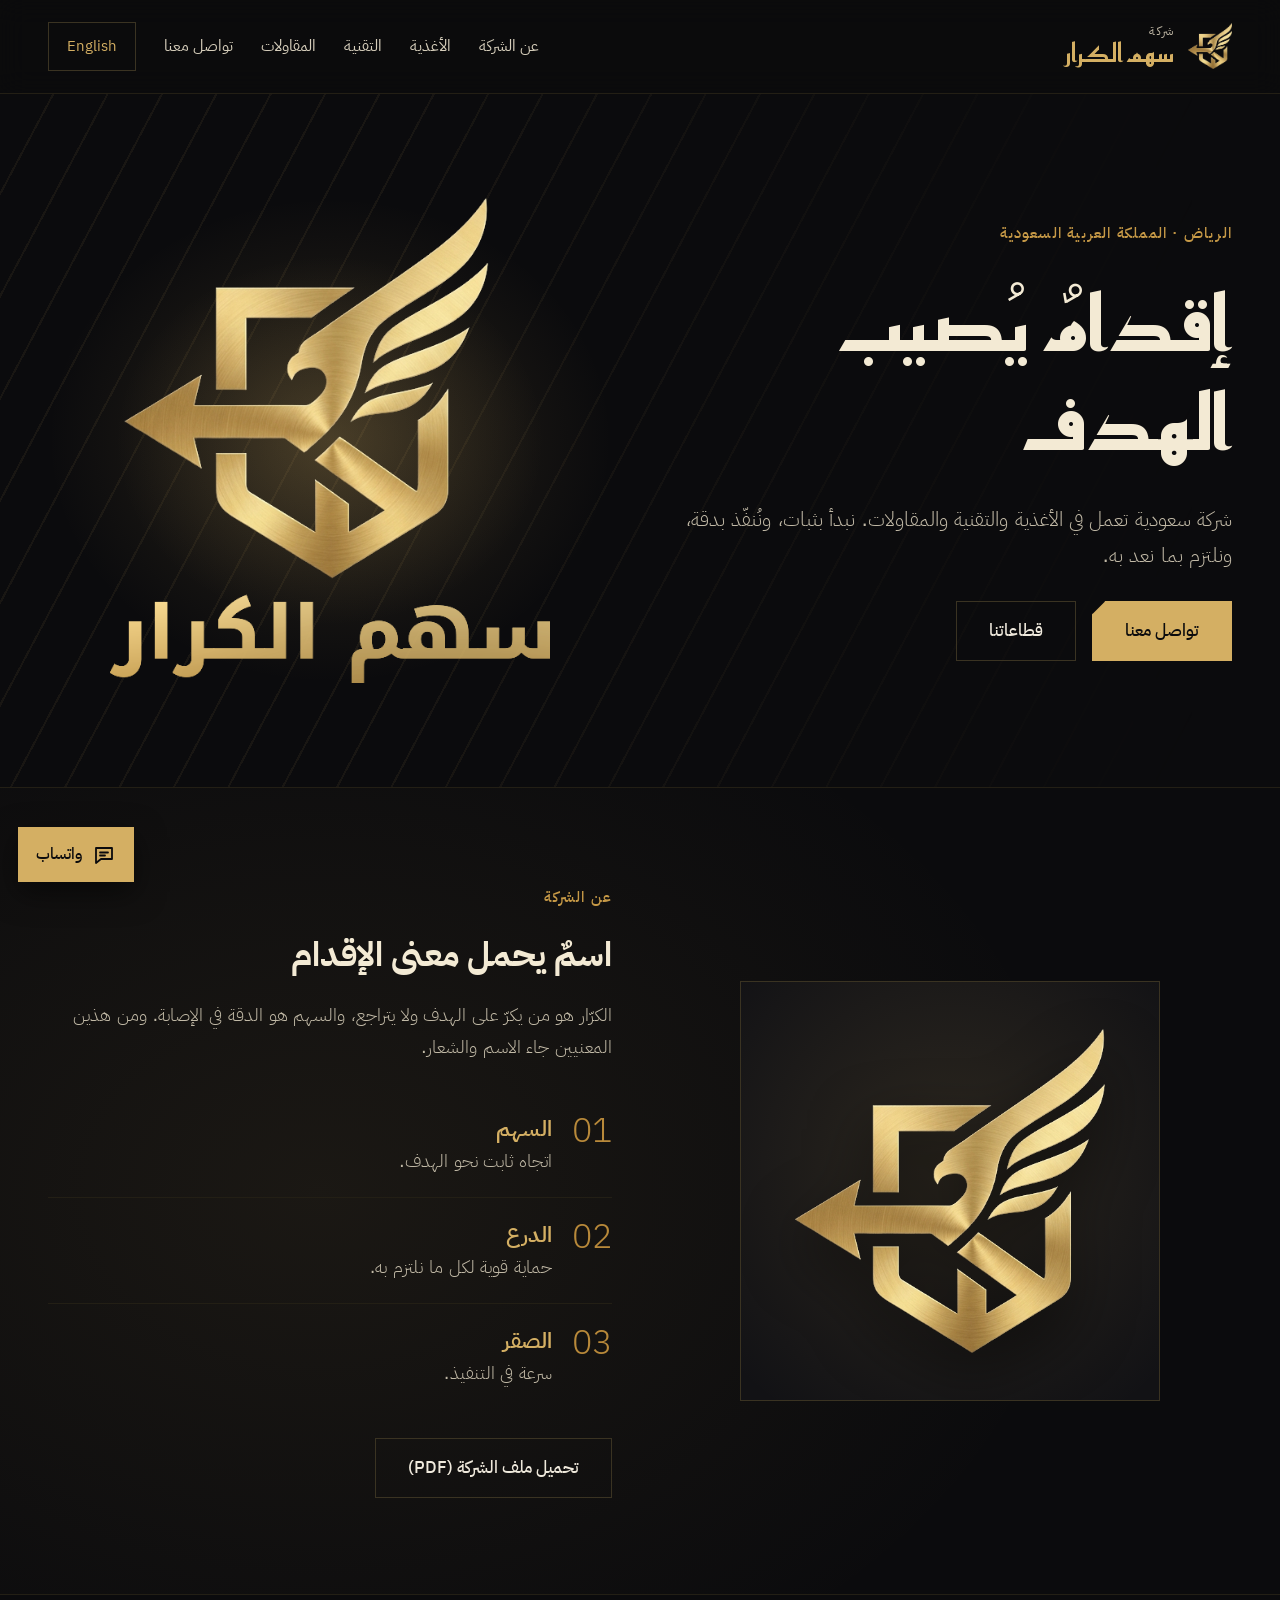
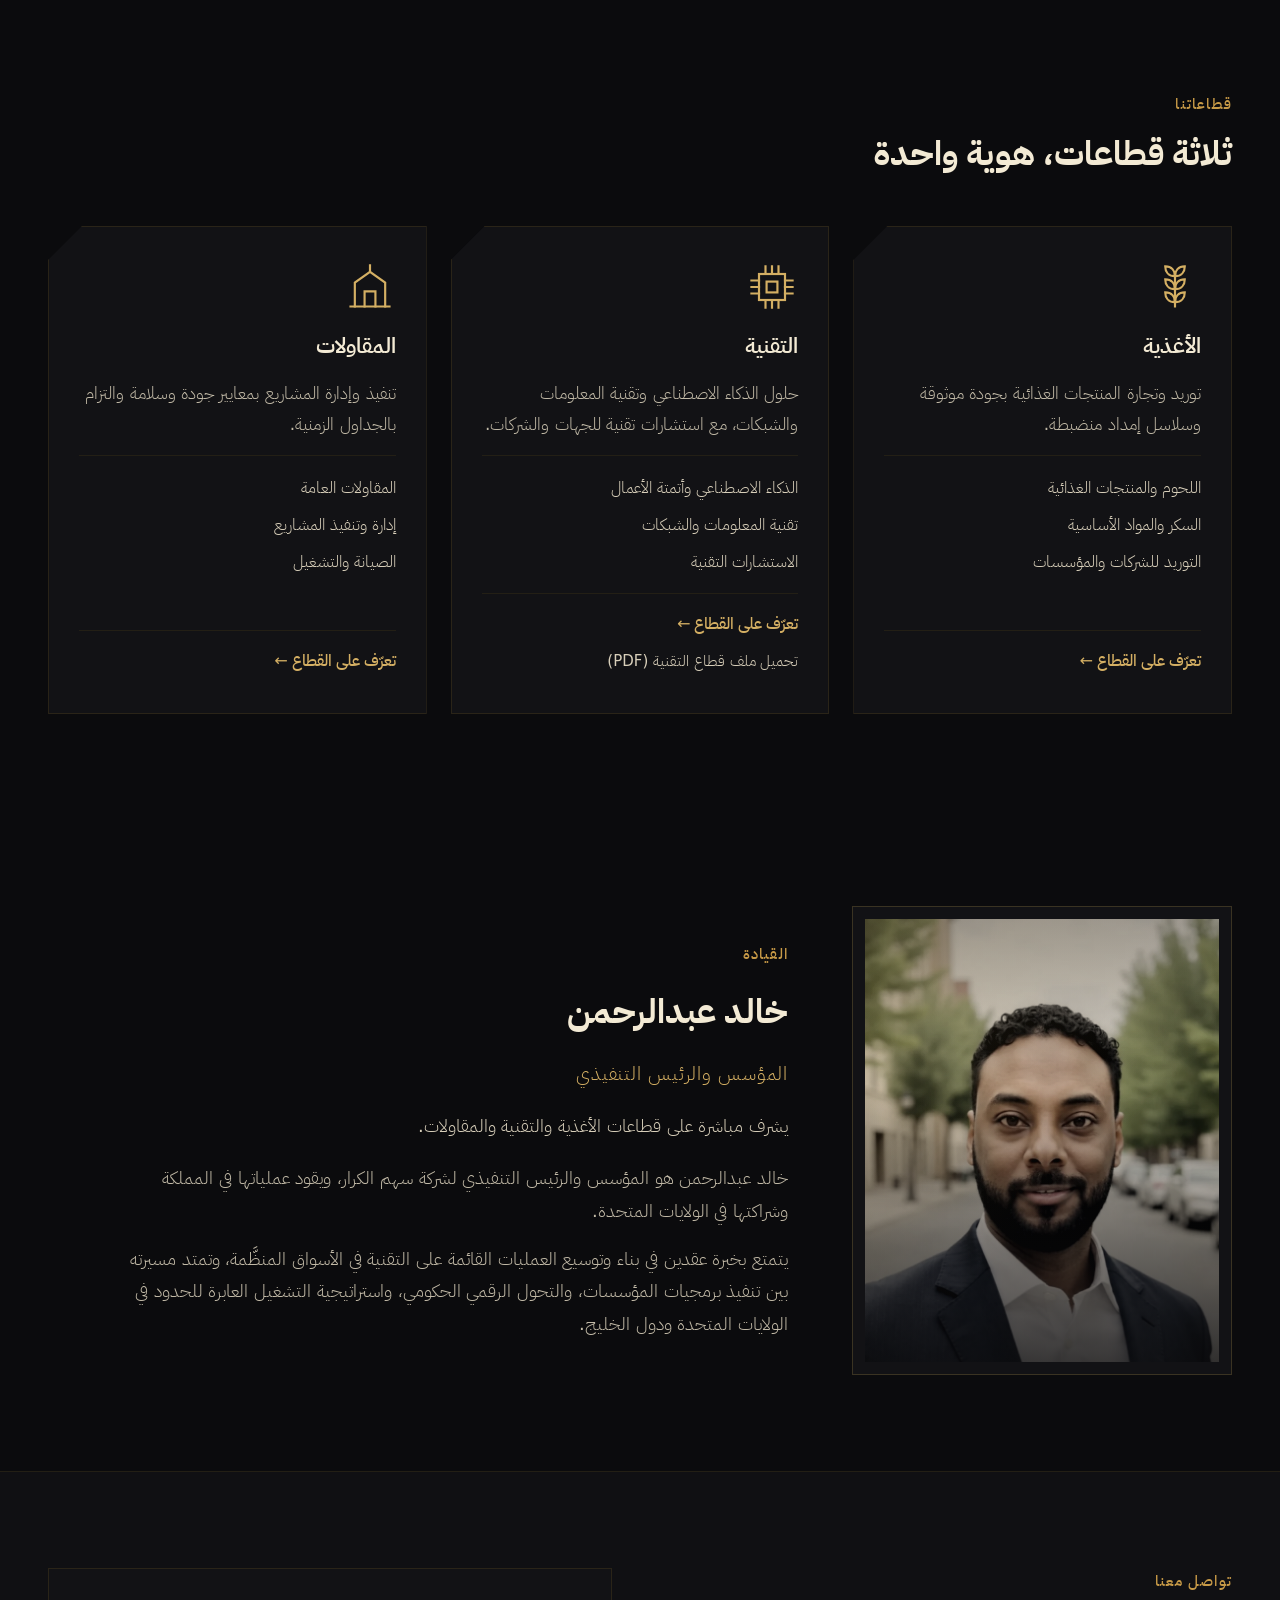
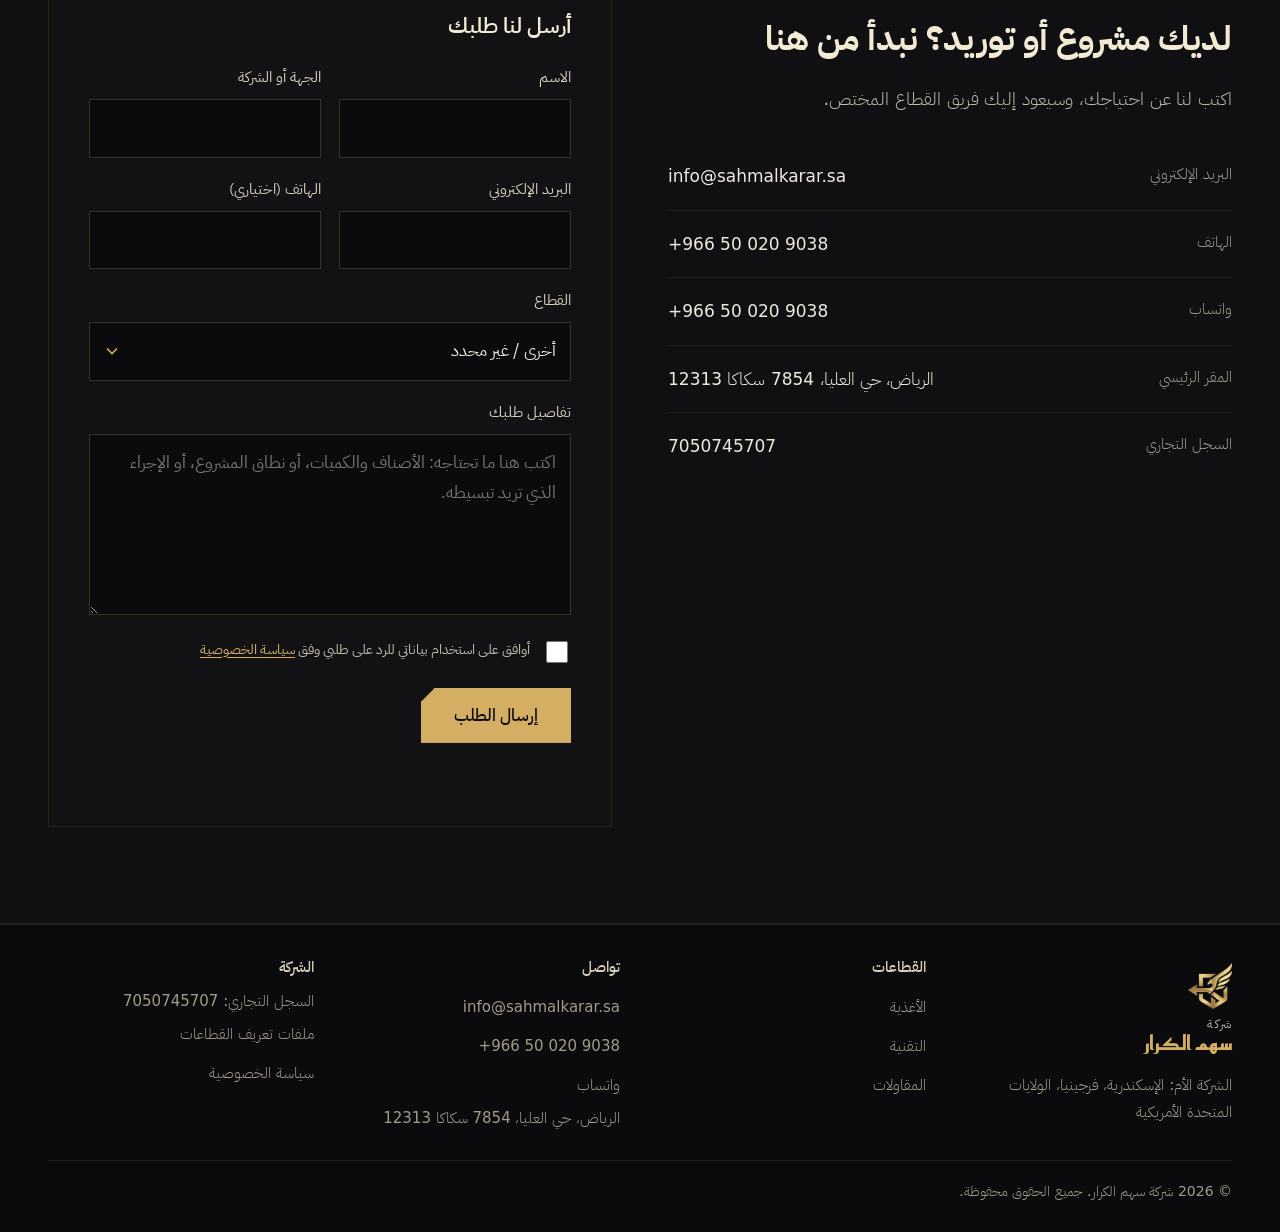
==== commit a3e98923: "Home: remove Istiqdam360 product block (kept on Technology page) Co-Authored-By: Claude Sonnet 5.5 <" ====
--- a/index.html
+++ b/index.html
@@ -30,7 +30,7 @@
 <link rel="manifest" href="/site.webmanifest">
 <link rel="preload" href="/assets/fonts/ibm-plex-sans-arabic-arabic-400-normal.woff2" as="font" type="font/woff2" crossorigin>
 <link rel="preload" href="/assets/fonts/reem-kufi-arabic-700-normal.woff2" as="font" type="font/woff2" crossorigin>
-<link rel="stylesheet" href="/assets/css/style.css?v=f799a87c">
+<link rel="stylesheet" href="/assets/css/style.css?v=33b48117">
 <script>document.documentElement.classList.add("js")</script>
 <script type="application/ld+json">{"@context": "https://schema.org", "@type": "Organization", "name": "Sahm Alkarar Company", "alternateName": "شركة سهم الكرار", "url": "https://sahmalkarar.sa/", "logo": "https://sahmalkarar.sa/assets/img/icon-512.png", "email": "info@sahmalkarar.sa", "telephone": "+966500209038", "address": {"@type": "PostalAddress", "streetAddress": "7854 Sakaka, Al Olaya", "addressLocality": "Riyadh", "postalCode": "12313", "addressCountry": "SA"}, "areaServed": "SA", "identifier": "7050745707"}</script>
 </head>
@@ -70,11 +70,6 @@
 <div class="card link"><svg class="icon" viewBox="0 0 48 48" aria-hidden="true"><rect x="12" y="12" width="24" height="24"/><rect x="19" y="19" width="10" height="10"/><path d="M18 12V5M24 12V5M30 12V5M18 43v-7M24 43v-7M30 43v-7M12 18H5M12 24H5M12 30H5M43 18h-7M43 24h-7M43 30h-7"/></svg><h3>التقنية</h3><p>حلول الذكاء الاصطناعي وتقنية المعلومات والشبكات، مع استشارات تقنية للجهات والشركات.</p><ul><li>الذكاء الاصطناعي وأتمتة الأعمال</li><li>تقنية المعلومات والشبكات</li><li>الاستشارات التقنية</li></ul><div class="foot"><a class="more stretch" href="/technology/">تعرّف على القطاع ←</a><a class="pdf" href="/downloads/Sahm-Alkarar-Technology-Profile-AR.pdf" download>تحميل ملف قطاع التقنية (PDF)</a></div></div>
 <div class="card link"><svg class="icon" viewBox="0 0 48 48" aria-hidden="true"><path d="M6 42h36"/><path d="M10 42V20l14-10 14 10v22"/><path d="M19 42V28h10v14"/><path d="M24 10V4"/></svg><h3>المقاولات</h3><p>تنفيذ وإدارة المشاريع بمعايير جودة وسلامة والتزام بالجداول الزمنية.</p><ul><li>المقاولات العامة</li><li>إدارة وتنفيذ المشاريع</li><li>الصيانة والتشغيل</li></ul><div class="foot"><a class="more stretch" href="/contracting/">تعرّف على القطاع ←</a></div></div>
 </div>
-  </div>
-</section>
-<section id="product">
-  <div class="wrap">
-    <div class="work"><div class="prod"><img src="/assets/img/istiqdam360-lockup-dark.svg" alt="شعار استقدام360" width="1240" height="352" loading="lazy"><div class="prod-side"><p>من تقنية سهم الكرار: نظام يدير الاستقدام من العقد حتى وصول العامل.</p><a class="btn gold" href="/technology/#work">تعرّف على استقدام360</a></div></div></div>
   </div>
 </section>
 <section id="founder"><div class="wrap founder">
--- a/assets/css/style.css
+++ b/assets/css/style.css
@@ -373,6 +373,7 @@
 .logos{display:flex;flex-wrap:wrap;gap:20px}
 .logos figure{margin:0;display:flex;flex-direction:column;gap:10px}
 .plate{background:#fff;height:112px;min-width:200px;padding:16px 24px;display:flex;align-items:center;justify-content:center;border:1px solid var(--line-3);box-shadow:0 14px 34px rgba(0,0,0,.45)}
+.plate.txt span{color:#0B0B0D;font-weight:600;font-size:22px;letter-spacing:.02em}
 .plate img{max-height:76px;max-width:170px;width:auto;height:auto;display:block}
 .logos figcaption{font-size:14px;color:var(--dim);max-width:200px}
 
@@ -402,3 +403,6 @@
 .ph::before{content:"";position:absolute;inset:12px;z-index:1;pointer-events:none;background:linear-gradient(180deg,rgba(11,11,13,.30),rgba(11,11,13,0) 38%,rgba(11,11,13,.78)),linear-gradient(135deg,rgba(212,175,99,.16),transparent 60%)}
 .founder .lead-line{margin:0;color:var(--soft);font-size:18px}
 @media (max-width:560px){.wa{padding:12px;inset-inline-end:14px;bottom:14px}.wa svg{width:22px;height:22px}}
+
+/* phones: the hero logo repeats the header brand and the About emblem, so hide it here */
+@media (max-width:780px){.hero-art{display:none}.hero{padding-block:clamp(40px,10vw,56px)}}
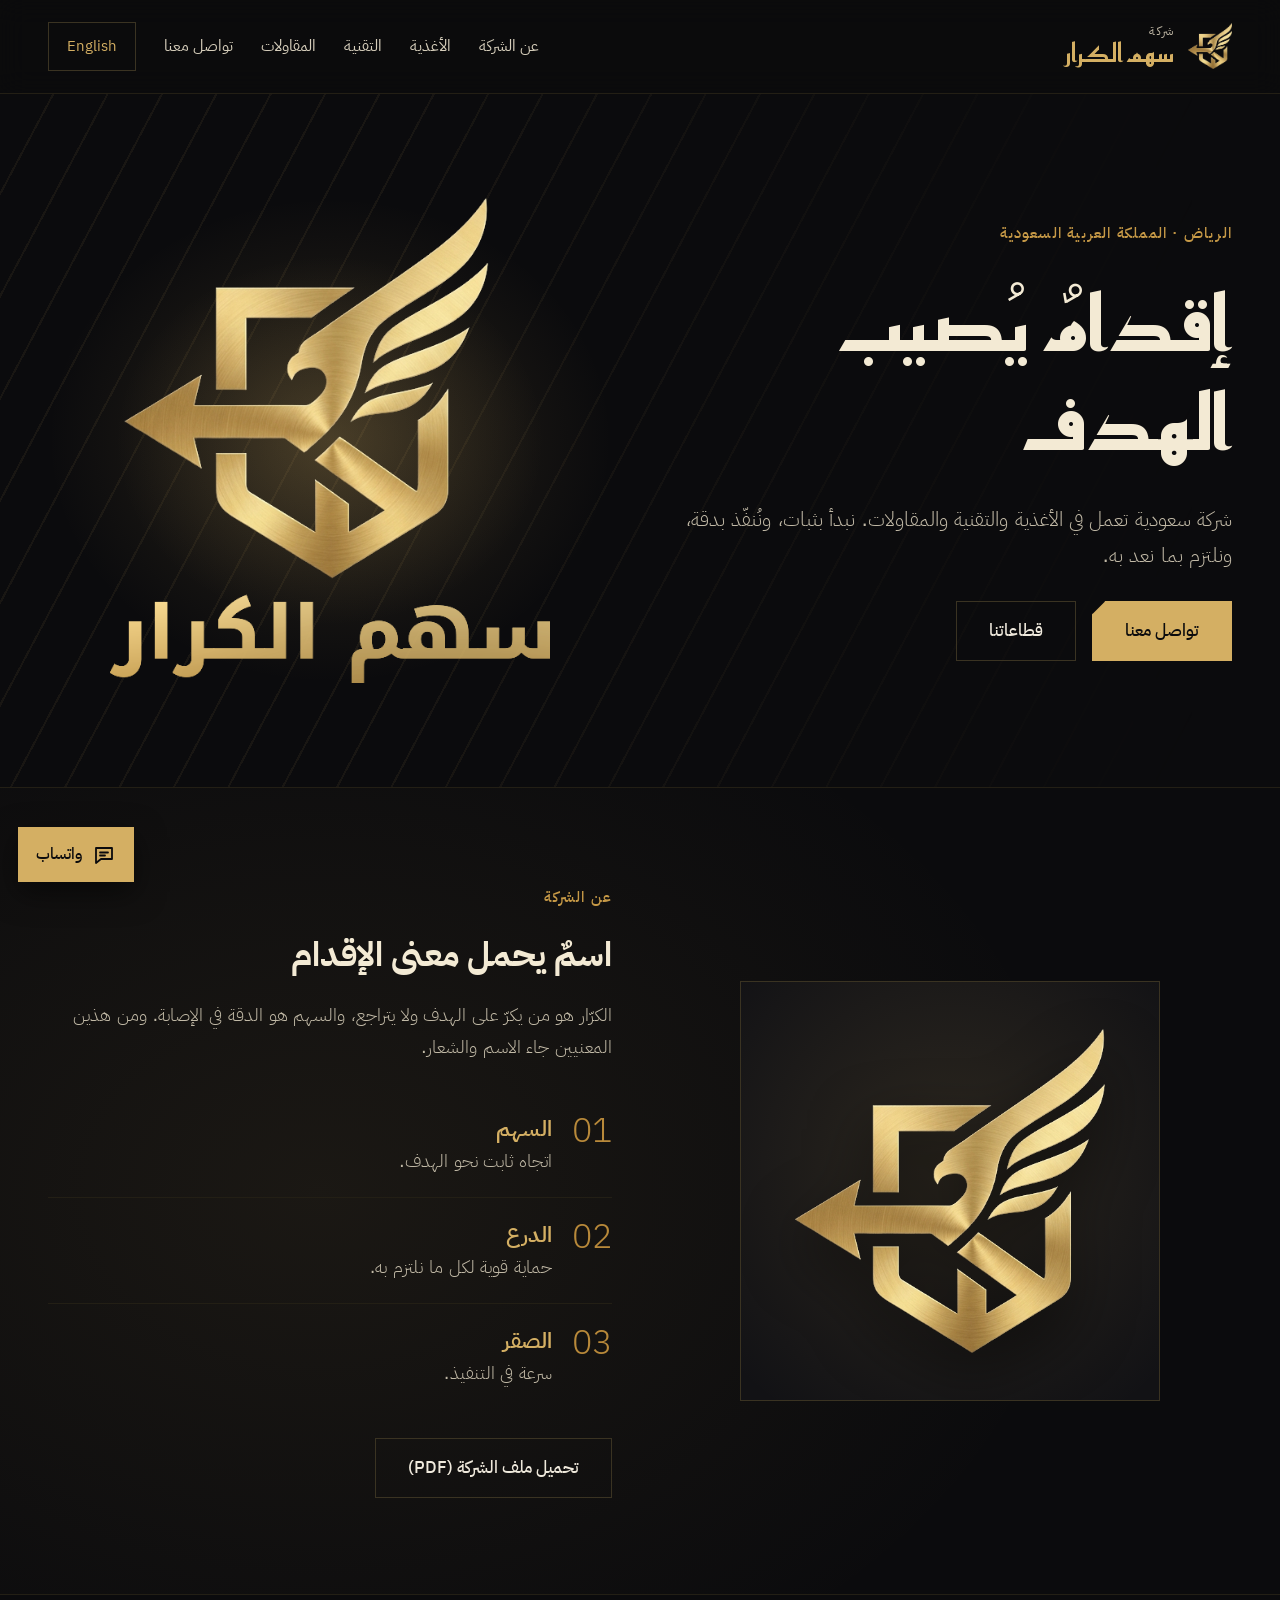
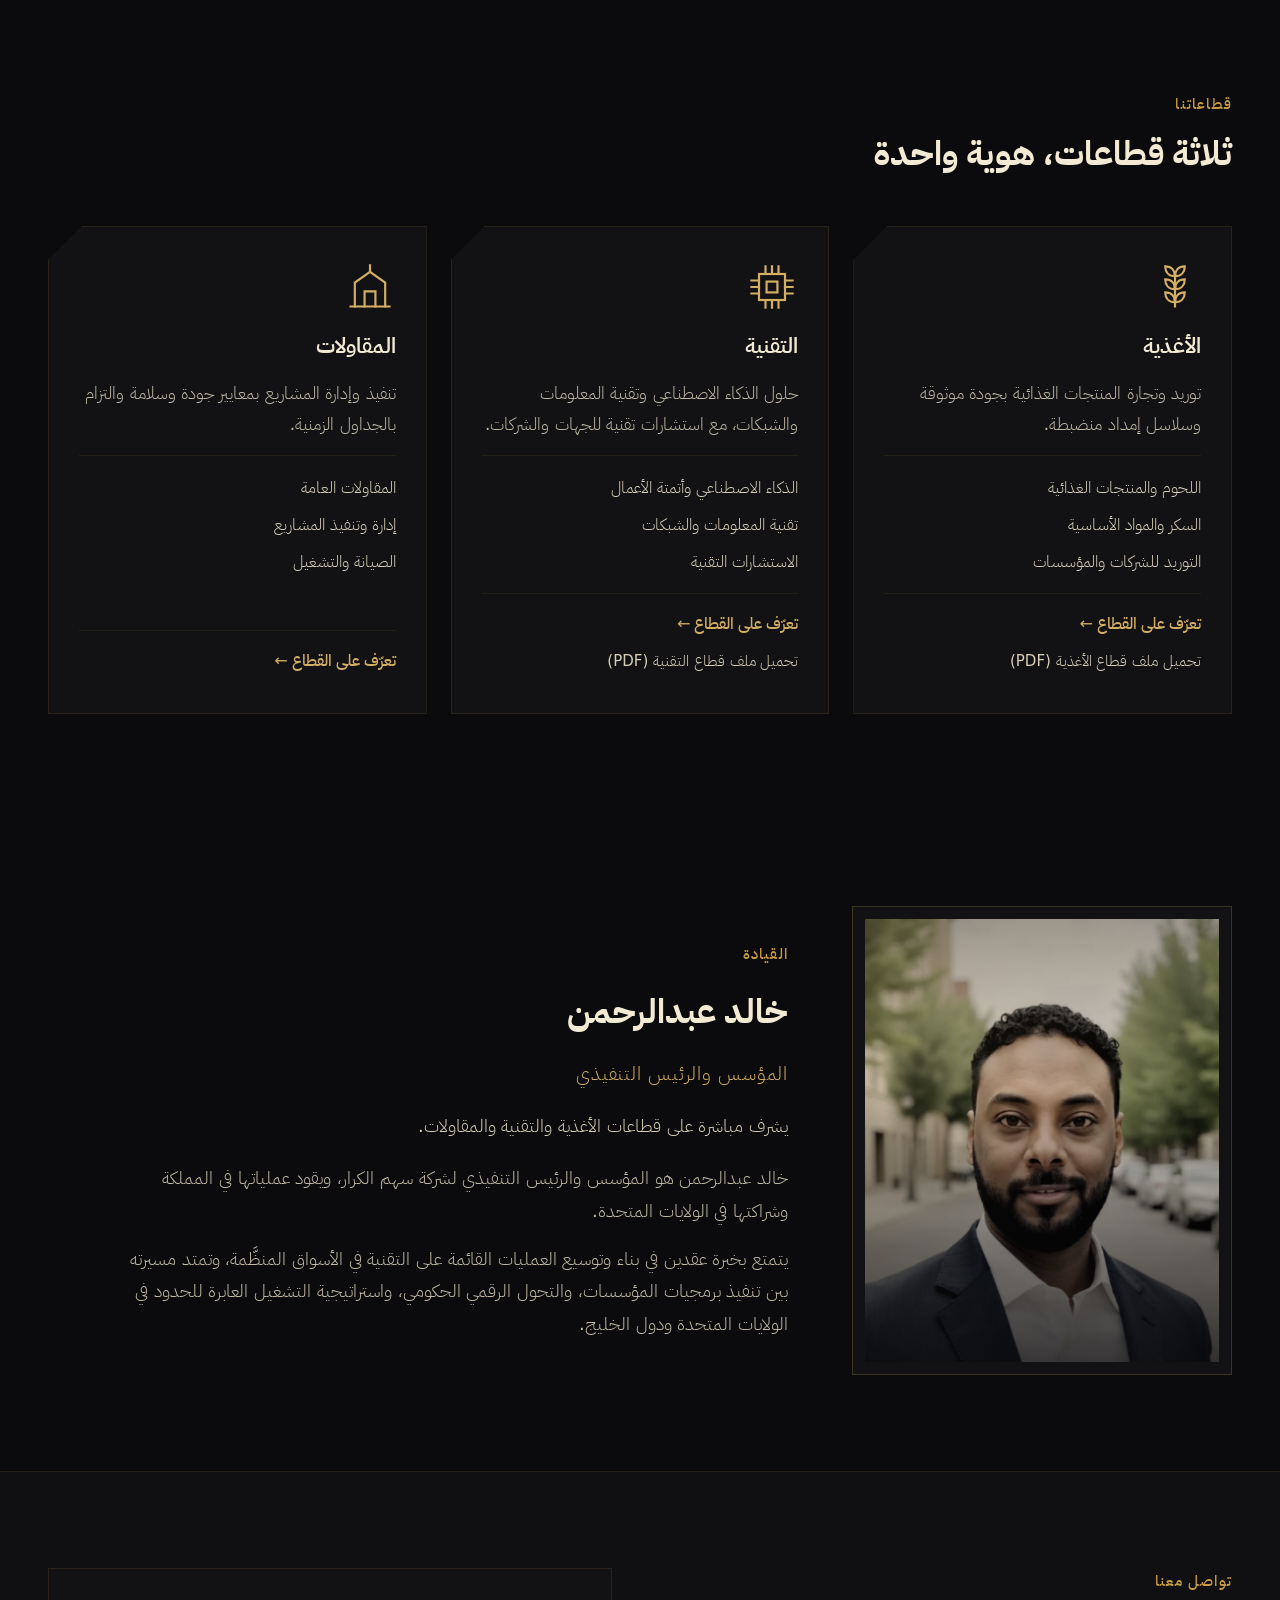
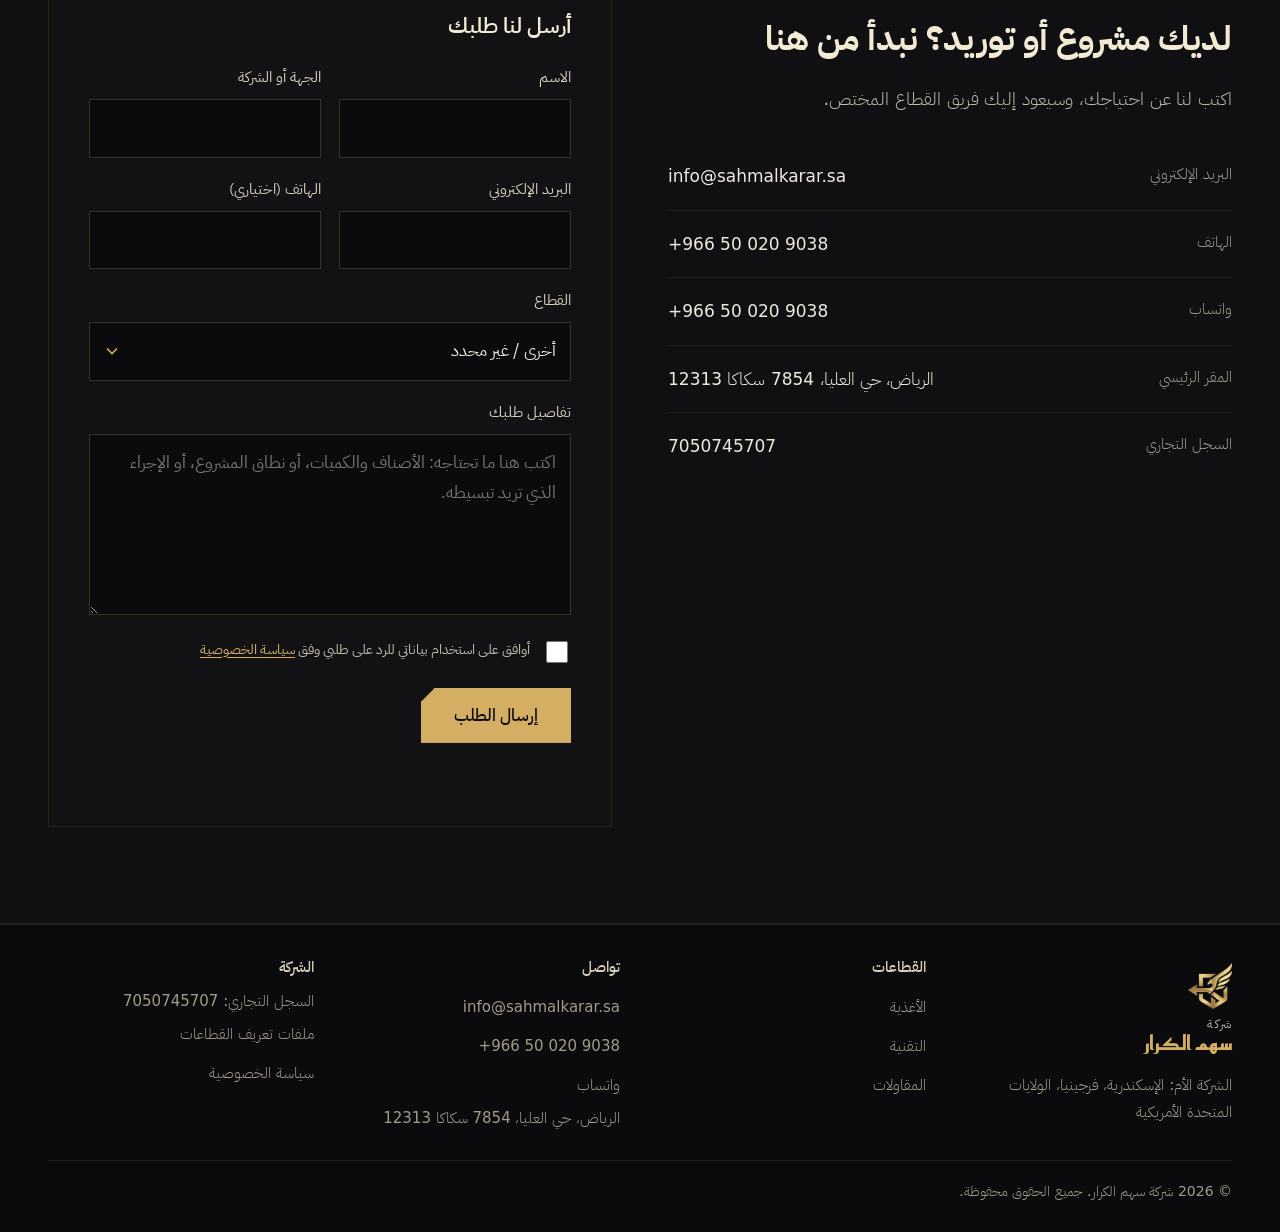
==== commit cf54653b: "Add Food division profile (Arabic PDF) to downloads; link from home card and Food page Co-Authored-B" ====
--- a/index.html
+++ b/index.html
@@ -66,7 +66,7 @@
 <section id="divisions">
   <div class="wrap stack g48">
     <div class="stack g12" style="max-width:640px"><p class="eyebrow">قطاعاتنا</p><h2>ثلاثة قطاعات، هوية واحدة</h2></div>
-    <div class="cards"><div class="card link"><svg class="icon" viewBox="0 0 48 48" aria-hidden="true"><path d="M24 42V14"/><path d="M24 14c-6 0-9-4-9-9 6 0 9 4 9 9z"/><path d="M24 14c6 0 9-4 9-9-6 0-9 4-9 9z"/><path d="M24 26c-6 0-9-4-9-9 6 0 9 4 9 9z"/><path d="M24 26c6 0 9-4 9-9-6 0-9 4-9 9z"/><path d="M24 38c-6 0-9-4-9-9 6 0 9 4 9 9z"/><path d="M24 38c6 0 9-4 9-9-6 0-9 4-9 9z"/></svg><h3>الأغذية</h3><p>توريد وتجارة المنتجات الغذائية بجودة موثوقة وسلاسل إمداد منضبطة.</p><ul><li>اللحوم والمنتجات الغذائية</li><li>السكر والمواد الأساسية</li><li>التوريد للشركات والمؤسسات</li></ul><div class="foot"><a class="more stretch" href="/food/">تعرّف على القطاع ←</a></div></div>
+    <div class="cards"><div class="card link"><svg class="icon" viewBox="0 0 48 48" aria-hidden="true"><path d="M24 42V14"/><path d="M24 14c-6 0-9-4-9-9 6 0 9 4 9 9z"/><path d="M24 14c6 0 9-4 9-9-6 0-9 4-9 9z"/><path d="M24 26c-6 0-9-4-9-9 6 0 9 4 9 9z"/><path d="M24 26c6 0 9-4 9-9-6 0-9 4-9 9z"/><path d="M24 38c-6 0-9-4-9-9 6 0 9 4 9 9z"/><path d="M24 38c6 0 9-4 9-9-6 0-9 4-9 9z"/></svg><h3>الأغذية</h3><p>توريد وتجارة المنتجات الغذائية بجودة موثوقة وسلاسل إمداد منضبطة.</p><ul><li>اللحوم والمنتجات الغذائية</li><li>السكر والمواد الأساسية</li><li>التوريد للشركات والمؤسسات</li></ul><div class="foot"><a class="more stretch" href="/food/">تعرّف على القطاع ←</a><a class="pdf" href="/downloads/Sahm-Alkarar-Food-Profile-AR.pdf" download>تحميل ملف قطاع الأغذية (PDF)</a></div></div>
 <div class="card link"><svg class="icon" viewBox="0 0 48 48" aria-hidden="true"><rect x="12" y="12" width="24" height="24"/><rect x="19" y="19" width="10" height="10"/><path d="M18 12V5M24 12V5M30 12V5M18 43v-7M24 43v-7M30 43v-7M12 18H5M12 24H5M12 30H5M43 18h-7M43 24h-7M43 30h-7"/></svg><h3>التقنية</h3><p>حلول الذكاء الاصطناعي وتقنية المعلومات والشبكات، مع استشارات تقنية للجهات والشركات.</p><ul><li>الذكاء الاصطناعي وأتمتة الأعمال</li><li>تقنية المعلومات والشبكات</li><li>الاستشارات التقنية</li></ul><div class="foot"><a class="more stretch" href="/technology/">تعرّف على القطاع ←</a><a class="pdf" href="/downloads/Sahm-Alkarar-Technology-Profile-AR.pdf" download>تحميل ملف قطاع التقنية (PDF)</a></div></div>
 <div class="card link"><svg class="icon" viewBox="0 0 48 48" aria-hidden="true"><path d="M6 42h36"/><path d="M10 42V20l14-10 14 10v22"/><path d="M19 42V28h10v14"/><path d="M24 10V4"/></svg><h3>المقاولات</h3><p>تنفيذ وإدارة المشاريع بمعايير جودة وسلامة والتزام بالجداول الزمنية.</p><ul><li>المقاولات العامة</li><li>إدارة وتنفيذ المشاريع</li><li>الصيانة والتشغيل</li></ul><div class="foot"><a class="more stretch" href="/contracting/">تعرّف على القطاع ←</a></div></div>
 </div>
